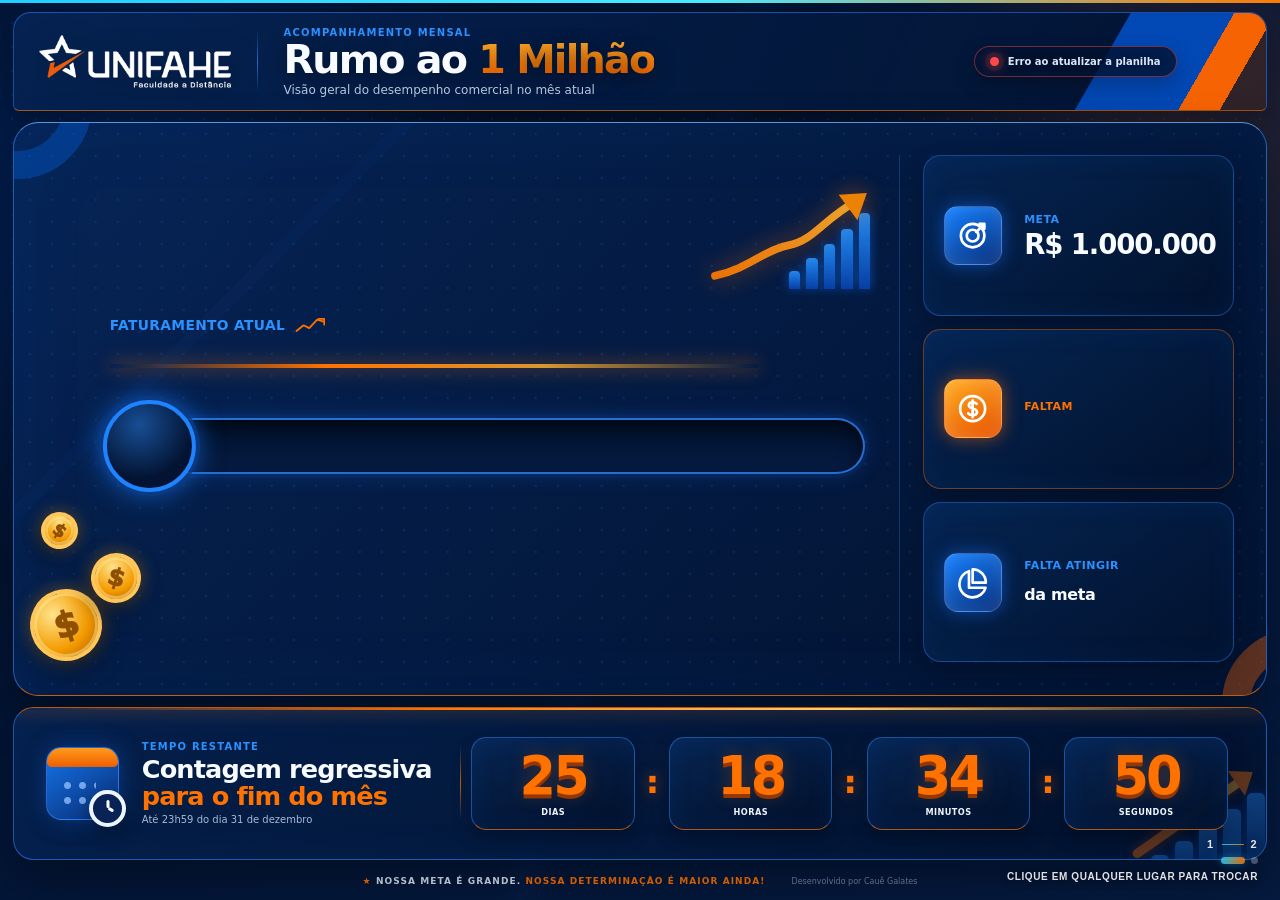
==== index.html @ 35ba53c8 "Add files via upload" ====
<!DOCTYPE html>
<html lang="pt-BR">
<head>
  <meta charset="UTF-8" />
  <meta name="viewport" content="width=device-width, initial-scale=1.0" />
  <meta name="theme-color" content="#020a16" />
  <meta name="description" content="Apresentação automática dos painéis UNIFAHE." />
  <title>Painéis UNIFAHE | Apresentação</title>
  <link rel="icon" type="image/png" href="timesunifahe/assets/unifahe-icon.png" />
  <link rel="stylesheet" href="carousel.css" />
</head>
<body>
  <main class="carousel" aria-label="Apresentação dos painéis UNIFAHE">
    <section class="slide is-active" data-slide="0" aria-hidden="false">
      <iframe
        src="rumoao1milhao/index.html"
        title="Painel Rumo ao 1 Milhão"
        loading="eager"
        allow="fullscreen"
      ></iframe>
    </section>

    <section class="slide" data-slide="1" aria-hidden="true">
      <iframe
        src="timesunifahe/index.html"
        title="Painel de Times UNIFAHE"
        loading="eager"
        allow="fullscreen"
      ></iframe>
    </section>

    <div class="transition-cover" aria-hidden="true"></div>

    <div class="carousel-ui" aria-hidden="true">
      <div class="slide-counter">
        <span id="currentSlideNumber">1</span>
        <i></i>
        <span>2</span>
      </div>
      <div class="dots">
        <span class="dot is-active"></span>
        <span class="dot"></span>
      </div>
      <p class="click-hint">Clique em qualquer lugar para trocar</p>
    </div>

    <div class="timer-track" aria-hidden="true">
      <span id="timerProgress"></span>
    </div>

    <noscript>
      <p class="no-script">Ative o JavaScript para alternar os painéis automaticamente.</p>
    </noscript>
  </main>

  <script src="carousel.js"></script>
</body>
</html>
---- carousel.css ----
:root {
  color-scheme: dark;
  --transition-duration: 850ms;
  --cyan: #20cfff;
  --orange: #ff7a00;
}

* {
  box-sizing: border-box;
}

html,
body {
  width: 100%;
  height: 100%;
  margin: 0;
  overflow: hidden;
  background: #020713;
}

body {
  font-family: Inter, Montserrat, Arial, sans-serif;
}

.carousel {
  position: relative;
  width: 100%;
  height: 100%;
  overflow: hidden;
  isolation: isolate;
  background:
    radial-gradient(circle at 50% 50%, rgba(20, 142, 215, 0.12), transparent 48%),
    #020713;
}

.slide {
  position: absolute;
  inset: 0;
  z-index: 1;
  opacity: 0;
  visibility: hidden;
  pointer-events: none;
  transform: scale(1.012);
  filter: brightness(0.72) blur(2px);
  transition:
    opacity var(--transition-duration) ease,
    transform var(--transition-duration) cubic-bezier(.22, .76, .28, 1),
    filter var(--transition-duration) ease,
    visibility 0s linear var(--transition-duration);
}

.slide.is-active {
  z-index: 2;
  opacity: 1;
  visibility: visible;
  pointer-events: auto;
  transform: scale(1);
  filter: none;
  transition-delay: 0s;
}

.slide iframe {
  display: block;
  width: 100%;
  height: 100%;
  border: 0;
  background: #020713;
}

.transition-cover {
  position: absolute;
  inset: 0;
  z-index: 5;
  pointer-events: none;
  opacity: 0;
  background:
    linear-gradient(115deg, transparent 0 42%, rgba(25, 201, 255, .12) 48%, rgba(255, 122, 0, .16) 52%, transparent 58%),
    rgba(1, 7, 16, .18);
  transform: translateX(-100%);
}

.carousel.is-changing .transition-cover {
  animation: sweep var(--transition-duration) ease both;
}

@keyframes sweep {
  0% { opacity: 0; transform: translateX(-100%); }
  35% { opacity: 1; }
  100% { opacity: 0; transform: translateX(100%); }
}

.carousel-ui {
  position: absolute;
  right: 22px;
  bottom: 18px;
  z-index: 10;
  display: grid;
  justify-items: end;
  gap: 7px;
  pointer-events: none;
  color: #fff;
  opacity: .88;
  text-shadow: 0 1px 8px rgba(0, 0, 0, .78);
  transition: opacity .4s ease;
}

.carousel-ui.is-subtle {
  opacity: .34;
}

.slide-counter {
  display: flex;
  align-items: center;
  gap: 7px;
  font-size: 11px;
  font-weight: 800;
  letter-spacing: .12em;
}

.slide-counter i {
  width: 22px;
  height: 1px;
  background: linear-gradient(90deg, var(--cyan), var(--orange));
  box-shadow: 0 0 8px rgba(32, 207, 255, .55);
}

.dots {
  display: flex;
  gap: 6px;
}

.dot {
  width: 7px;
  height: 7px;
  border-radius: 999px;
  background: rgba(255, 255, 255, .3);
  box-shadow: 0 0 0 rgba(32, 207, 255, 0);
  transition: width .35s ease, background .35s ease, box-shadow .35s ease;
}

.dot.is-active {
  width: 24px;
  background: linear-gradient(90deg, var(--cyan), var(--orange));
  box-shadow: 0 0 10px rgba(32, 207, 255, .45);
}

.click-hint {
  margin: 0;
  font-size: 10px;
  font-weight: 700;
  letter-spacing: .06em;
  text-transform: uppercase;
}

.timer-track {
  position: absolute;
  top: 0;
  left: 0;
  right: 0;
  z-index: 11;
  height: 3px;
  overflow: hidden;
  pointer-events: none;
  background: rgba(255, 255, 255, .06);
}

.timer-track span {
  display: block;
  width: 0;
  height: 100%;
  background: linear-gradient(90deg, var(--cyan), #4ae8ff 55%, var(--orange));
  box-shadow: 0 0 12px rgba(32, 207, 255, .8);
}

.timer-track span.is-running {
  animation: timer-fill var(--slide-duration, 60000ms) linear forwards;
}

@keyframes timer-fill {
  from { width: 0; }
  to { width: 100%; }
}

.no-script {
  position: absolute;
  inset: 0;
  z-index: 30;
  display: grid;
  place-items: center;
  margin: 0;
  color: #fff;
  background: #020713;
}

@media (max-width: 700px) {
  .carousel-ui {
    right: 12px;
    bottom: 10px;
  }

  .click-hint {
    display: none;
  }
}

@media (prefers-reduced-motion: reduce) {
  :root {
    --transition-duration: 180ms;
  }

  .slide,
  .transition-cover,
  .dot {
    transition-duration: 180ms;
  }

  .carousel.is-changing .transition-cover {
    animation: none;
  }
}
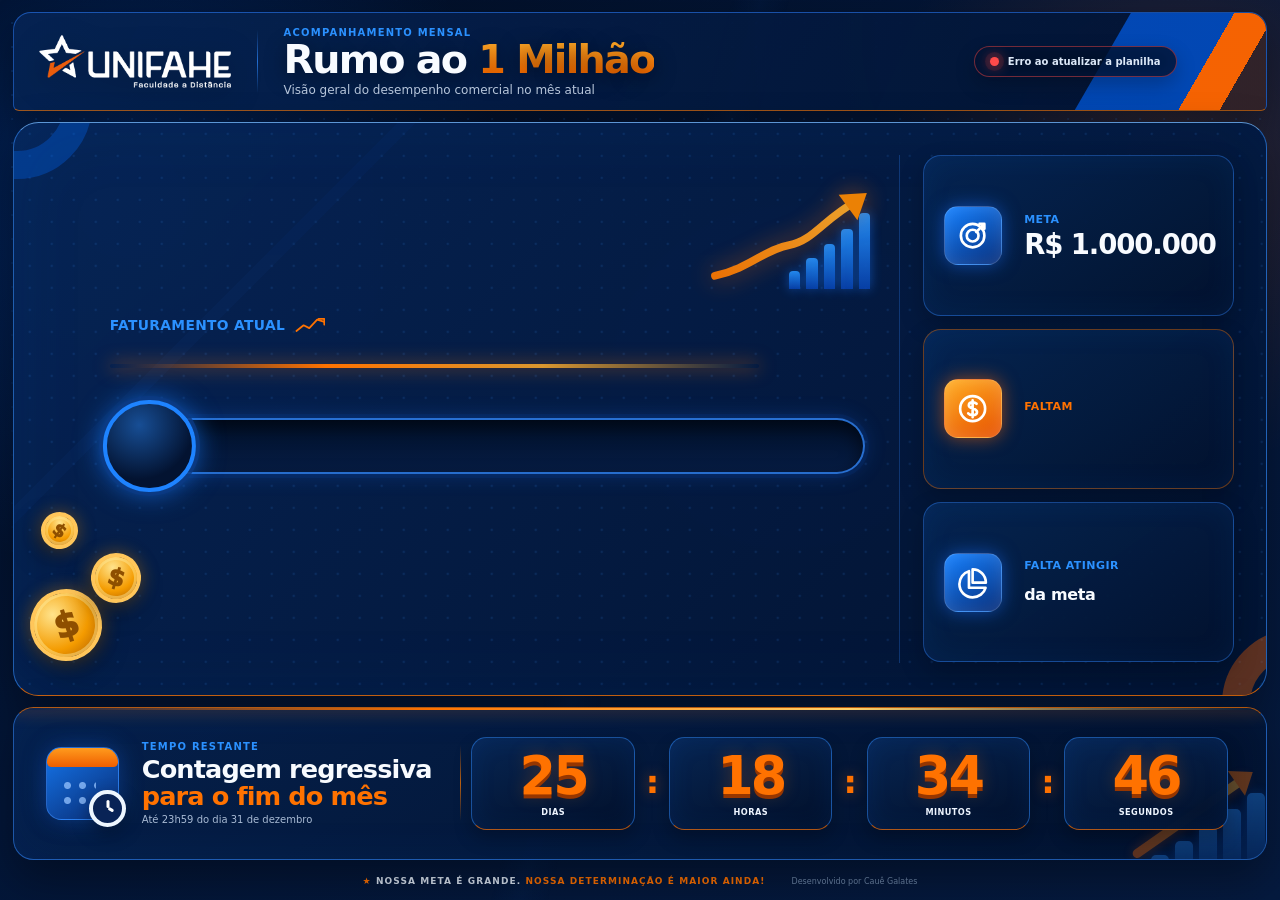
==== commit 14e2423e: "Add files via upload" ====
--- a/index.html
+++ b/index.html
@@ -3,56 +3,190 @@
 <head>
   <meta charset="UTF-8" />
   <meta name="viewport" content="width=device-width, initial-scale=1.0" />
-  <meta name="theme-color" content="#020a16" />
-  <meta name="description" content="Apresentação automática dos painéis UNIFAHE." />
-  <title>Painéis UNIFAHE | Apresentação</title>
-  <link rel="icon" type="image/png" href="timesunifahe/assets/unifahe-icon.png" />
-  <link rel="stylesheet" href="carousel.css" />
+  <meta name="theme-color" content="#031638" />
+  <meta name="description" content="Painel demonstrativo de acompanhamento da meta de faturamento UNIFAHE." />
+  <title>Rumo ao 1 Milhão | UNIFAHE</title>
+  <link rel="stylesheet" href="style.css" />
+
+  <link rel="icon" type="image/png" sizes="32x32" href="assets/favicon.png">
+  <link rel="shortcut icon" href="assets/favicon.ico">
+  <link rel="apple-touch-icon" href="assets/apple-touch-icon.png">
 </head>
 <body>
-  <main class="carousel" aria-label="Apresentação dos painéis UNIFAHE">
-    <section class="slide is-active" data-slide="0" aria-hidden="false">
-      <iframe
-        src="rumoao1milhao/index.html"
-        title="Painel Rumo ao 1 Milhão"
-        loading="eager"
-        allow="fullscreen"
-      ></iframe>
+  <div class="page-loader" id="pageLoader" aria-hidden="true">
+    <img src="logoWhite.png" alt="" />
+    <div class="loader-bar"><span></span></div>
+    <p>Carregando painel...</p>
+  </div>
+
+  <div class="background-shapes" aria-hidden="true">
+    <span class="shape shape-one"></span>
+    <span class="shape shape-two"></span>
+    <span class="shape shape-three"></span>
+  </div>
+
+  <main class="dashboard" data-goal="1000000">
+    <header class="topbar">
+      <div class="brand-area">
+        <img class="brand-logo" src="logoWhite.png" alt="UNIFAHE Faculdade a Distância" />
+        <span class="brand-divider" aria-hidden="true"></span>
+        <div class="heading-copy">
+          <p class="eyebrow">ACOMPANHAMENTO MENSAL</p>
+          <h1>Rumo ao <span>1 Milhão</span></h1>
+          <p class="subtitle">Visão geral do desempenho comercial no mês atual</p>
+        </div>
+      </div>
+
+      <div class="status-pill is-loading" id="connectionStatus" role="status" aria-live="polite">
+        <span class="status-dot"></span>
+        <span id="connectionStatusText">Conectando à planilha...</span>
+      </div>
+    </header>
+
+    <section class="performance-card">
+      <span class="corner-accent corner-left" aria-hidden="true"></span>
+      <span class="corner-accent corner-right" aria-hidden="true"></span>
+
+      <div class="coin-cluster coin-cluster-left" aria-hidden="true">
+        <span class="coin coin-large">$</span>
+        <span class="coin coin-medium">$</span>
+        <span class="coin coin-small">$</span>
+      </div>
+
+      <div class="main-metric">
+        <div class="metric-label-row">
+          <p class="label">FATURAMENTO ATUAL</p>
+          <svg class="trend-mini" viewBox="0 0 42 24" fill="none" aria-hidden="true">
+            <path d="M2 21L12 13L20 17L31 5L40 8" stroke="currentColor" stroke-width="2.5" stroke-linecap="round" stroke-linejoin="round"/>
+            <path d="M33 4H41V12" stroke="currentColor" stroke-width="2.5" stroke-linecap="round" stroke-linejoin="round"/>
+          </svg>
+        </div>
+
+        <h2 id="currentRevenue" aria-live="polite"></h2>
+        <div class="value-glow" aria-hidden="true"></div>
+
+        <div class="growth-illustration" aria-hidden="true">
+          <div class="bars">
+            <i style="--h: 22%"></i>
+            <i style="--h: 38%"></i>
+            <i style="--h: 56%"></i>
+            <i style="--h: 74%"></i>
+            <i style="--h: 94%"></i>
+          </div>
+          <svg viewBox="0 0 210 130" fill="none">
+            <defs>
+              <linearGradient id="arrowGradient" x1="18" y1="116" x2="190" y2="14" gradientUnits="userSpaceOnUse">
+                <stop stop-color="#FF7A00"/>
+                <stop offset="1" stop-color="#FFB22F"/>
+              </linearGradient>
+            </defs>
+            <path d="M14 112C55 103 72 81 101 76C129 71 142 45 179 25" stroke="url(#arrowGradient)" stroke-width="9" stroke-linecap="round"/>
+            <path d="M159 17L192 15L181 47" fill="#FF8A00"/>
+          </svg>
+        </div>
+
+        <div class="progress-area">
+          <div class="progress-track" aria-label="Progresso da meta">
+            <div class="progress-fill" id="progressFill"></div>
+            <div class="progress-badge" id="progressBadge"><span id="progressPercent"></span></div>
+          </div>
+          <p><strong id="progressCaption"></strong></p>
+        </div>
+      </div>
+
+      <aside class="metric-stack" aria-label="Resumo da meta">
+        <article class="metric-box metric-blue">
+          <div class="metric-icon">
+            <svg viewBox="0 0 24 24" fill="none" aria-hidden="true">
+              <circle cx="12" cy="12" r="8" stroke="currentColor" stroke-width="1.8"/>
+              <circle cx="12" cy="12" r="4" stroke="currentColor" stroke-width="1.8"/>
+              <path d="M14.5 9.5L20 4M16.7 4H20V7.3" stroke="currentColor" stroke-width="1.8" stroke-linecap="round" stroke-linejoin="round"/>
+            </svg>
+          </div>
+          <div>
+            <p>META</p>
+            <strong id="goalRevenue">R$ 1.000.000</strong>
+          </div>
+        </article>
+
+        <article class="metric-box metric-orange">
+          <div class="metric-icon">
+            <svg viewBox="0 0 24 24" fill="none" aria-hidden="true">
+              <circle cx="12" cy="12" r="8.5" stroke="currentColor" stroke-width="1.8"/>
+              <path d="M14.7 8.7C14.1 8.1 13.2 7.7 12.1 7.7C10.6 7.7 9.4 8.5 9.4 9.7C9.4 12.7 15 11.1 15 14.3C15 15.6 13.8 16.4 12.1 16.4C10.8 16.4 9.7 16 9 15.2M12 6.4V17.8" stroke="currentColor" stroke-width="1.8" stroke-linecap="round"/>
+            </svg>
+          </div>
+          <div>
+            <p>FALTAM</p>
+            <strong id="remainingRevenue"></strong>
+          </div>
+        </article>
+
+        <article class="metric-box metric-blue">
+          <div class="metric-icon">
+            <svg viewBox="0 0 24 24" fill="none" aria-hidden="true">
+              <path d="M12 3V12H21C21 7 17 3 12 3Z" stroke="currentColor" stroke-width="1.8" stroke-linejoin="round"/>
+              <path d="M9.5 4.2C5.7 5.3 3 8.8 3 13C3 18 7 22 12 22C16.2 22 19.7 19.3 20.8 15.5H9.5V4.2Z" stroke="currentColor" stroke-width="1.8" stroke-linejoin="round"/>
+            </svg>
+          </div>
+          <div>
+            <p>FALTA ATINGIR</p>
+            <strong><span id="remainingPercent"></span> <small>da meta</small></strong>
+          </div>
+        </article>
+      </aside>
     </section>
 
-    <section class="slide" data-slide="1" aria-hidden="true">
-      <iframe
-        src="timesunifahe/index.html"
-        title="Painel de Times UNIFAHE"
-        loading="eager"
-        allow="fullscreen"
-      ></iframe>
+    <section class="countdown-section">
+      <div class="countdown-copy">
+        <div class="calendar-icon" aria-hidden="true">
+          <span class="calendar-top"></span>
+          <span class="calendar-grid"></span>
+          <span class="clock-face"></span>
+        </div>
+        <div>
+          <p class="eyebrow">TEMPO RESTANTE</p>
+          <h2>Contagem regressiva<br /><span>para o fim do mês</span></h2>
+          <p id="monthEndText">Até o último dia do mês</p>
+        </div>
+      </div>
+
+      <div class="countdown" aria-label="Cronômetro até o fim do mês">
+        <div class="time-box">
+          <strong id="days">00</strong>
+          <span>Dias</span>
+        </div>
+        <div class="separator">:</div>
+        <div class="time-box">
+          <strong id="hours">00</strong>
+          <span>Horas</span>
+        </div>
+        <div class="separator">:</div>
+        <div class="time-box">
+          <strong id="minutes">00</strong>
+          <span>Minutos</span>
+        </div>
+        <div class="separator">:</div>
+        <div class="time-box">
+          <strong id="seconds">00</strong>
+          <span>Segundos</span>
+        </div>
+      </div>
+
+      <div class="bottom-growth" aria-hidden="true">
+        <div class="bottom-bars">
+          <i></i><i></i><i></i><i></i><i></i>
+        </div>
+        <span></span>
+      </div>
     </section>
 
-    <div class="transition-cover" aria-hidden="true"></div>
-
-    <div class="carousel-ui" aria-hidden="true">
-      <div class="slide-counter">
-        <span id="currentSlideNumber">1</span>
-        <i></i>
-        <span>2</span>
-      </div>
-      <div class="dots">
-        <span class="dot is-active"></span>
-        <span class="dot"></span>
-      </div>
-      <p class="click-hint">Clique em qualquer lugar para trocar</p>
-    </div>
-
-    <div class="timer-track" aria-hidden="true">
-      <span id="timerProgress"></span>
-    </div>
-
-    <noscript>
-      <p class="no-script">Ative o JavaScript para alternar os painéis automaticamente.</p>
-    </noscript>
+    <footer>
+      <p><span>★</span> NOSSA META É GRANDE. <strong>NOSSA DETERMINAÇÃO É MAIOR AINDA!</strong></p>
+      <small>Desenvolvido por Cauê Galates</small>
+    </footer>
   </main>
 
-  <script src="carousel.js"></script>
+  <script src="script.js"></script>
 </body>
 </html>
--- a/style.css
+++ b/style.css
@@ -0,0 +1,1352 @@
+:root {
+  --navy-950: #020d22;
+  --navy-900: #031638;
+  --navy-850: #061d48;
+  --navy-800: #08285c;
+  --blue: #0867e8;
+  --blue-light: #2b91ff;
+  --orange: #ff7200;
+  --orange-light: #ffad28;
+  --white: #f8fbff;
+  --muted: #a8bad4;
+  --success: #24df8d;
+  --shadow: 0 20px 46px rgba(0, 0, 0, 0.36);
+  --page-gap: clamp(8px, 1.25vh, 14px);
+}
+
+* {
+  box-sizing: border-box;
+}
+
+html {
+  min-height: 100%;
+  background: var(--navy-950);
+}
+
+body {
+  min-height: 100vh;
+  min-height: 100dvh;
+  margin: 0;
+  overflow-x: hidden;
+  color: var(--white);
+  font-family: Inter, ui-sans-serif, system-ui, -apple-system, BlinkMacSystemFont, "Segoe UI", sans-serif;
+  background:
+    radial-gradient(circle at 10% 22%, rgba(0, 99, 255, 0.24), transparent 28%),
+    radial-gradient(circle at 92% 18%, rgba(255, 101, 0, 0.16), transparent 22%),
+    linear-gradient(145deg, #020d22 0%, #031638 45%, #051a3f 100%);
+}
+
+body::before,
+body::after {
+  content: "";
+  position: fixed;
+  inset: 0;
+  pointer-events: none;
+}
+
+body::before {
+  opacity: 0.22;
+  background-image:
+    radial-gradient(circle, rgba(47, 144, 255, 0.75) 1px, transparent 1.5px),
+    linear-gradient(rgba(255,255,255,.025) 1px, transparent 1px),
+    linear-gradient(90deg, rgba(255,255,255,.025) 1px, transparent 1px);
+  background-size: 24px 24px, 44px 44px, 44px 44px;
+  background-position: 86% 4%, 0 0, 0 0;
+  mask-image: linear-gradient(to bottom, black 0%, transparent 76%);
+}
+
+body::after {
+  background: linear-gradient(105deg, transparent 0 48%, rgba(33, 113, 255, .035) 50%, transparent 52% 100%);
+}
+
+.page-loader {
+  position: fixed;
+  inset: 0;
+  z-index: 100;
+  display: grid;
+  place-content: center;
+  justify-items: center;
+  gap: 18px;
+  background: #031638;
+  transition: opacity .45s ease, visibility .45s ease;
+}
+
+.page-loader.hidden {
+  opacity: 0;
+  visibility: hidden;
+}
+
+.page-loader img {
+  width: min(280px, 68vw);
+}
+
+.loader-bar {
+  width: 230px;
+  height: 7px;
+  overflow: hidden;
+  border: 1px solid rgba(255,255,255,.16);
+  border-radius: 999px;
+  background: rgba(255,255,255,.05);
+}
+
+.loader-bar span {
+  display: block;
+  width: 45%;
+  height: 100%;
+  border-radius: inherit;
+  background: linear-gradient(90deg, var(--blue-light), var(--orange));
+  animation: loading 1s ease-in-out infinite alternate;
+}
+
+.page-loader p {
+  margin: 0;
+  color: var(--muted);
+  font-size: 12px;
+  font-weight: 800;
+  letter-spacing: .13em;
+  text-transform: uppercase;
+}
+
+.background-shapes {
+  position: fixed;
+  inset: 0;
+  z-index: -1;
+  overflow: hidden;
+  pointer-events: none;
+}
+
+.shape {
+  position: absolute;
+  display: block;
+  border-radius: 50%;
+}
+
+.shape-one {
+  width: 360px;
+  height: 360px;
+  top: -220px;
+  right: -80px;
+  border: 70px solid rgba(255, 103, 0, .42);
+}
+
+.shape-two {
+  width: 300px;
+  height: 300px;
+  left: -170px;
+  bottom: -120px;
+  border: 60px solid rgba(0, 98, 255, .35);
+}
+
+.shape-three {
+  width: 150px;
+  height: 150px;
+  right: 2%;
+  bottom: 4%;
+  border: 28px solid rgba(255, 98, 0, .24);
+}
+
+.dashboard {
+  position: relative;
+  z-index: 1;
+  display: grid;
+  grid-template-rows: auto minmax(0, 1fr) auto auto;
+  gap: var(--page-gap);
+  width: min(1880px, calc(100% - clamp(18px, 2vw, 34px)));
+  height: 100vh;
+  height: 100dvh;
+  margin: 0 auto;
+  padding: clamp(8px, 1.35vh, 16px) 0 clamp(6px, 1vh, 12px);
+}
+
+.topbar {
+  position: relative;
+  display: flex;
+  align-items: center;
+  justify-content: space-between;
+  gap: 24px;
+  min-height: clamp(78px, 10vh, 104px);
+  padding: clamp(10px, 1.5vh, 17px) clamp(18px, 2vw, 30px);
+  overflow: hidden;
+  border: 1px solid rgba(45, 129, 255, .55);
+  border-bottom-color: rgba(255, 121, 0, .62);
+  border-radius: 18px 18px 6px 6px;
+  background:
+    linear-gradient(115deg, rgba(5, 35, 83, .96), rgba(2, 18, 48, .94)),
+    radial-gradient(circle at 84% 26%, rgba(20, 91, 238, .26), transparent 35%);
+  box-shadow: 0 14px 34px rgba(0,0,0,.3);
+}
+
+.topbar::after {
+  content: "";
+  position: absolute;
+  top: -42px;
+  right: -70px;
+  width: clamp(230px, 18vw, 330px);
+  height: 170px;
+  transform: skewX(-30deg);
+  background: linear-gradient(90deg, rgba(2, 96, 240, .68) 0 45%, rgba(255, 102, 0, .96) 45% 63%, rgba(255, 102, 0, .18) 63%);
+  pointer-events: none;
+}
+
+.brand-area {
+  position: relative;
+  z-index: 2;
+  display: flex;
+  align-items: center;
+  gap: clamp(18px, 2vw, 30px);
+  min-width: 0;
+}
+
+.brand-logo {
+  width: clamp(175px, 15vw, 260px);
+  height: auto;
+  flex: 0 0 auto;
+  filter: drop-shadow(0 8px 16px rgba(0,0,0,.3));
+}
+
+.brand-divider {
+  width: 1px;
+  height: clamp(52px, 7vh, 68px);
+  flex: 0 0 auto;
+  background: linear-gradient(transparent, rgba(45, 137, 255, .75), transparent);
+}
+
+.heading-copy {
+  min-width: 0;
+}
+
+.eyebrow,
+.label {
+  margin: 0;
+  color: var(--blue-light);
+  font-size: clamp(10px, .72vw, 12px);
+  font-weight: 900;
+  letter-spacing: .12em;
+  text-transform: uppercase;
+}
+
+h1,
+h2,
+p {
+  margin-top: 0;
+}
+
+h1 {
+  margin: 2px 0 4px;
+  font-size: clamp(31px, 3.1vw, 52px);
+  line-height: .98;
+  letter-spacing: -.045em;
+  text-shadow: 0 5px 22px rgba(0,0,0,.45);
+}
+
+h1 span {
+  color: var(--orange);
+  background: linear-gradient(180deg, #ffb32e 0%, #ff7100 78%);
+  -webkit-background-clip: text;
+  background-clip: text;
+  -webkit-text-fill-color: transparent;
+}
+
+.subtitle {
+  margin: 0;
+  color: #b7c6db;
+  font-size: clamp(12px, .9vw, 15px);
+}
+
+.status-pill {
+  position: relative;
+  z-index: 3;
+  flex: 0 0 auto;
+  display: inline-flex;
+  align-items: center;
+  gap: 9px;
+  margin-right: clamp(45px, 5vw, 82px);
+  padding: 9px 15px;
+  border: 1px solid rgba(78, 151, 255, .35);
+  border-radius: 999px;
+  color: #dce8f8;
+  background: rgba(1, 15, 41, .8);
+  box-shadow: inset 0 0 20px rgba(36, 108, 255, .08), 0 8px 20px rgba(0,0,0,.23);
+  font-size: clamp(10px, .72vw, 12px);
+  font-weight: 800;
+  white-space: nowrap;
+}
+
+.status-dot {
+  width: 9px;
+  height: 9px;
+  border-radius: 50%;
+  background: var(--success);
+  box-shadow: 0 0 0 5px rgba(36, 223, 141, .1), 0 0 14px var(--success);
+}
+
+.performance-card {
+  position: relative;
+  display: grid;
+  grid-template-columns: minmax(0, 1.78fr) minmax(300px, .72fr);
+  gap: clamp(18px, 2vw, 30px);
+  min-height: 0;
+  padding: clamp(20px, 2.5vw, 38px);
+  overflow: hidden;
+  border: 1px solid rgba(53, 144, 255, .6);
+  border-top-color: rgba(117, 185, 255, .78);
+  border-bottom-color: rgba(255, 117, 0, .78);
+  border-radius: clamp(20px, 2vw, 28px);
+  background:
+    linear-gradient(135deg, rgba(6, 37, 87, .97), rgba(2, 18, 46, .98)),
+    radial-gradient(circle at 62% 46%, rgba(19, 93, 231, .22), transparent 34%);
+  box-shadow: var(--shadow), inset 0 0 80px rgba(19, 85, 205, .08);
+}
+
+.performance-card::before {
+  content: "";
+  position: absolute;
+  inset: 0;
+  opacity: .17;
+  background-image:
+    linear-gradient(135deg, transparent 0 21%, rgba(35, 126, 255, .22) 21% 22%, transparent 22% 100%),
+    radial-gradient(circle, rgba(63, 151, 255, .75) 1px, transparent 1.7px);
+  background-size: 100% 100%, 22px 22px;
+  background-position: 0 0, 88% 16%;
+  pointer-events: none;
+}
+
+.corner-accent {
+  position: absolute;
+  width: 150px;
+  height: 150px;
+  border: 28px solid rgba(0, 111, 255, .3);
+  border-radius: 50%;
+  pointer-events: none;
+}
+
+.corner-left {
+  top: -94px;
+  left: -72px;
+}
+
+.corner-right {
+  right: -106px;
+  bottom: -84px;
+  border-color: rgba(255, 102, 0, .35);
+}
+
+.main-metric,
+.metric-stack {
+  position: relative;
+  z-index: 2;
+  min-height: 0;
+}
+
+.main-metric {
+  display: flex;
+  flex-direction: column;
+  justify-content: center;
+  min-width: 0;
+  padding: 4px clamp(0px, .7vw, 10px) 0 clamp(48px, 5vw, 82px);
+}
+
+.metric-label-row {
+  display: flex;
+  align-items: center;
+  gap: 10px;
+}
+
+.label {
+  font-size: clamp(13px, 1.08vw, 17px);
+  letter-spacing: .025em;
+}
+
+.trend-mini {
+  width: clamp(30px, 2.3vw, 38px);
+  color: var(--orange);
+}
+
+.main-metric h2 {
+  position: relative;
+  z-index: 2;
+  margin: clamp(7px, 1.2vh, 14px) 0 0;
+  max-width: 100%;
+  color: #fff;
+  font-size: clamp(56px, 6.3vw, 108px);
+  line-height: .94;
+  letter-spacing: -.065em;
+  white-space: nowrap;
+  text-shadow:
+    0 6px 0 rgba(8, 31, 71, .85),
+    0 14px 28px rgba(0,0,0,.52),
+    0 0 26px rgba(255,255,255,.08);
+}
+
+.value-glow {
+  width: min(720px, 86%);
+  height: 4px;
+  margin-top: clamp(14px, 2.2vh, 24px);
+  border-radius: 99px;
+  background: linear-gradient(90deg, transparent, var(--orange), rgba(255, 172, 43, .85), transparent);
+  box-shadow: 0 0 18px rgba(255, 121, 0, .7);
+}
+
+.growth-illustration {
+  position: absolute;
+  top: 4%;
+  right: -1%;
+  width: clamp(145px, 14vw, 210px);
+  aspect-ratio: 1.5;
+  opacity: .92;
+}
+
+.growth-illustration svg {
+  position: absolute;
+  inset: 0;
+  width: 100%;
+  height: 100%;
+  filter: drop-shadow(0 0 12px rgba(255, 109, 0, .55));
+}
+
+.bars {
+  position: absolute;
+  right: 6%;
+  bottom: 5%;
+  display: flex;
+  align-items: end;
+  gap: 6px;
+  width: 46%;
+  height: 68%;
+}
+
+.bars i {
+  display: block;
+  width: 14%;
+  height: var(--h);
+  border-radius: 4px 4px 0 0;
+  background: linear-gradient(180deg, #2593ff, #0842ad);
+  box-shadow: 0 0 12px rgba(26, 120, 255, .55);
+}
+
+.progress-area {
+  margin-top: clamp(30px, 5.6vh, 58px);
+}
+
+.progress-track {
+  position: relative;
+  width: 100%;
+  height: clamp(45px, 6.2vh, 62px);
+  border: 2px solid rgba(52, 139, 255, .76);
+  border-radius: 999px;
+  background: linear-gradient(180deg, #01112c, #061c43);
+  box-shadow:
+    inset 0 8px 18px rgba(0,0,0,.55),
+    0 0 0 4px rgba(0, 89, 224, .08),
+    0 0 22px rgba(30, 111, 255, .24);
+}
+
+.progress-fill {
+  position: absolute;
+  inset: 4px auto 4px 4px;
+  width: 0;
+  overflow: hidden;
+  border-radius: inherit;
+  background:
+    repeating-linear-gradient(125deg, rgba(255,255,255,.09) 0 18px, transparent 18px 36px),
+    linear-gradient(180deg, #ffb326, #ff7100 72%);
+  box-shadow: inset 0 0 12px rgba(255,255,255,.28), 0 0 20px rgba(255, 117, 0, .7);
+  transition: width 1.2s cubic-bezier(.2,.8,.2,1);
+}
+
+.progress-fill::after {
+  content: "";
+  position: absolute;
+  inset: 0;
+  background: linear-gradient(90deg, transparent, rgba(255,255,255,.55), transparent);
+  transform: translateX(-100%);
+  animation: shine 2.3s infinite;
+}
+
+.progress-badge {
+  position: absolute;
+  top: 50%;
+  left: 0;
+  display: grid;
+  place-items: center;
+  width: clamp(78px, 7.2vw, 108px);
+  aspect-ratio: 1;
+  transform: translate(-50%, -50%);
+  border: 4px solid #1e83ff;
+  border-radius: 50%;
+  background: radial-gradient(circle at 38% 25%, #174e95, #031331 66%);
+  box-shadow: 0 0 0 4px rgba(12, 58, 132, .8), 0 0 28px rgba(22, 126, 255, .75);
+  transition: left 1.2s cubic-bezier(.2,.8,.2,1);
+}
+
+.progress-badge span {
+  font-size: clamp(27px, 2.5vw, 38px);
+  font-weight: 900;
+  letter-spacing: -.05em;
+}
+
+.progress-area > p {
+  margin: clamp(22px, 3.5vh, 32px) 0 0;
+  text-align: center;
+  color: #dbe6f6;
+  font-size: clamp(18px, 1.55vw, 27px);
+}
+
+.progress-area > p strong {
+  display: none;
+}
+
+.metric-stack {
+  display: grid;
+  grid-template-rows: repeat(3, minmax(0, 1fr));
+  align-content: stretch;
+  gap: clamp(9px, 1.4vh, 15px);
+  padding-left: clamp(16px, 1.8vw, 26px);
+  border-left: 1px solid rgba(48, 134, 255, .28);
+}
+
+.metric-box {
+  display: grid;
+  grid-template-columns: clamp(56px, 5vw, 76px) minmax(0, 1fr);
+  align-items: center;
+  gap: clamp(12px, 1.3vw, 20px);
+  min-height: 0;
+  padding: clamp(11px, 1.5vh, 18px) clamp(14px, 1.5vw, 24px);
+  border: 1px solid rgba(49, 133, 255, .42);
+  border-radius: clamp(15px, 1.4vw, 20px);
+  background: linear-gradient(145deg, rgba(5, 37, 83, .95), rgba(2, 18, 45, .96));
+  box-shadow: inset 0 0 30px rgba(30, 109, 242, .08), 0 10px 24px rgba(0,0,0,.22);
+}
+
+.metric-icon {
+  display: grid;
+  place-items: center;
+  width: clamp(52px, 4.6vw, 70px);
+  aspect-ratio: 1;
+  border: 1px solid rgba(255,255,255,.2);
+  border-radius: clamp(13px, 1.1vw, 16px);
+  color: #fff;
+  background: linear-gradient(150deg, #1681ff, #082f7c);
+  box-shadow: inset 0 0 16px rgba(255,255,255,.12), 0 0 18px rgba(21, 112, 255, .52);
+}
+
+.metric-icon svg {
+  width: 62%;
+  height: 62%;
+}
+
+.metric-box p {
+  margin: 0 0 4px;
+  color: var(--blue-light);
+  font-size: clamp(11px, .85vw, 14px);
+  font-weight: 900;
+  letter-spacing: .04em;
+}
+
+.metric-box strong {
+  display: block;
+  min-width: 0;
+  font-size: clamp(22px, 2.15vw, 38px);
+  line-height: 1.05;
+  letter-spacing: -.04em;
+  white-space: nowrap;
+}
+
+.metric-box strong small {
+  font-size: .58em;
+  font-weight: 700;
+  letter-spacing: -.02em;
+}
+
+.metric-orange {
+  border-color: rgba(255, 117, 0, .4);
+}
+
+.metric-orange .metric-icon {
+  background: linear-gradient(150deg, #ffad22, #e75000);
+  box-shadow: inset 0 0 16px rgba(255,255,255,.18), 0 0 18px rgba(255, 106, 0, .55);
+}
+
+.metric-orange p,
+.metric-orange strong {
+  color: var(--orange);
+}
+
+.coin-cluster {
+  position: absolute;
+  z-index: 3;
+  pointer-events: none;
+}
+
+.coin-cluster-left {
+  left: 12px;
+  bottom: clamp(18px, 4vh, 34px);
+  width: 115px;
+  height: 158px;
+  transform: scale(clamp(.76, .065vw + .72, 1));
+  transform-origin: left bottom;
+}
+
+.coin {
+  position: absolute;
+  display: grid;
+  place-items: center;
+  color: #8e4f00;
+  font-weight: 1000;
+  border: 4px solid #ffc65a;
+  border-radius: 50%;
+  background: radial-gradient(circle at 35% 28%, #ffe38b, #f49b00 58%, #a95700 100%);
+  box-shadow: inset 0 0 0 3px rgba(255, 239, 164, .44), 0 10px 24px rgba(0,0,0,.38), 0 0 18px rgba(255, 159, 0, .38);
+  transform: rotate(-18deg);
+}
+
+.coin-large {
+  width: 72px;
+  height: 72px;
+  left: 4px;
+  bottom: 0;
+  font-size: 35px;
+}
+
+.coin-medium {
+  width: 50px;
+  height: 50px;
+  right: 0;
+  bottom: 58px;
+  font-size: 24px;
+  transform: rotate(17deg);
+}
+
+.coin-small {
+  width: 37px;
+  height: 37px;
+  left: 15px;
+  top: 9px;
+  font-size: 18px;
+  transform: rotate(35deg);
+}
+
+.countdown-section {
+  position: relative;
+  display: grid;
+  grid-template-columns: minmax(285px, .82fr) minmax(520px, 1.55fr);
+  align-items: center;
+  gap: clamp(18px, 2vw, 30px);
+  min-height: clamp(132px, 17vh, 176px);
+  padding: clamp(14px, 2vh, 22px) clamp(28px, 3vw, 50px) clamp(14px, 2vh, 22px) clamp(22px, 2.5vw, 36px);
+  overflow: hidden;
+  border: 1px solid rgba(51, 137, 255, .58);
+  border-top-color: rgba(255, 118, 0, .7);
+  border-radius: clamp(18px, 1.6vw, 24px);
+  background: linear-gradient(145deg, rgba(5, 33, 77, .97), rgba(2, 17, 43, .98));
+  box-shadow: var(--shadow), inset 0 0 45px rgba(19, 86, 214, .08);
+}
+
+.countdown-section::before {
+  content: "";
+  position: absolute;
+  left: 0;
+  right: 0;
+  top: 0;
+  height: 2px;
+  background: linear-gradient(90deg, transparent, var(--orange), #ffd169, transparent);
+  box-shadow: 0 0 16px var(--orange);
+}
+
+.countdown-copy {
+  position: relative;
+  z-index: 2;
+  display: grid;
+  grid-template-columns: clamp(66px, 6vw, 92px) 1fr;
+  align-items: center;
+  gap: clamp(14px, 1.5vw, 22px);
+}
+
+.countdown-copy::after {
+  content: "";
+  position: absolute;
+  top: 4px;
+  right: -15px;
+  bottom: 4px;
+  width: 1px;
+  background: linear-gradient(transparent, rgba(255, 122, 0, .75), transparent);
+}
+
+.countdown-copy h2 {
+  margin: 4px 0 5px;
+  font-size: clamp(23px, 2vw, 34px);
+  line-height: 1.04;
+  letter-spacing: -.035em;
+}
+
+.countdown-copy h2 span {
+  color: var(--orange);
+}
+
+.countdown-copy > div:last-child > p:last-child {
+  margin: 0;
+  color: var(--muted);
+  font-size: clamp(10px, .75vw, 13px);
+}
+
+.calendar-icon {
+  position: relative;
+  width: clamp(64px, 5.7vw, 88px);
+  aspect-ratio: 1;
+  border: 1px solid rgba(62, 143, 255, .55);
+  border-radius: clamp(14px, 1.2vw, 18px);
+  background: linear-gradient(145deg, #1576ed, #082a70);
+  box-shadow: 0 0 23px rgba(21, 108, 242, .36);
+}
+
+.calendar-top {
+  position: absolute;
+  inset: 0 0 auto;
+  height: 27%;
+  border-radius: inherit;
+  border-bottom-left-radius: 5px;
+  border-bottom-right-radius: 5px;
+  background: linear-gradient(180deg, #ff9b1d, #ef5e00);
+}
+
+.calendar-grid {
+  position: absolute;
+  left: 18%;
+  top: 43%;
+  width: 51%;
+  height: 38%;
+  opacity: .75;
+  background-image: radial-gradient(circle, #95c3ff 3px, transparent 4px);
+  background-size: 15px 15px;
+}
+
+.clock-face {
+  position: absolute;
+  right: -12%;
+  bottom: -11%;
+  width: 52%;
+  aspect-ratio: 1;
+  border: 4px solid #edf6ff;
+  border-radius: 50%;
+  background: #092356;
+  box-shadow: 0 7px 18px rgba(0,0,0,.34);
+}
+
+.clock-face::before,
+.clock-face::after {
+  content: "";
+  position: absolute;
+  left: 50%;
+  top: 50%;
+  width: 3px;
+  border-radius: 99px;
+  transform-origin: 50% 100%;
+  background: #fff;
+}
+
+.clock-face::before {
+  height: 28%;
+  transform: translate(-50%, -100%);
+}
+
+.clock-face::after {
+  height: 22%;
+  transform: translate(-50%, -100%) rotate(120deg);
+}
+
+.countdown {
+  position: relative;
+  z-index: 2;
+  display: grid;
+  grid-template-columns: 1fr auto 1fr auto 1fr auto 1fr;
+  align-items: center;
+  gap: clamp(7px, .9vw, 13px);
+}
+
+.time-box {
+  min-width: 0;
+  padding: clamp(10px, 1.5vh, 16px) 8px clamp(9px, 1.3vh, 14px);
+  border: 1px solid rgba(47, 139, 255, .52);
+  border-bottom-color: rgba(255, 112, 0, .68);
+  border-radius: clamp(13px, 1.2vw, 18px);
+  text-align: center;
+  background: linear-gradient(160deg, rgba(7, 38, 83, .98), rgba(2, 16, 41, .98));
+  box-shadow: inset 0 0 26px rgba(23, 97, 231, .1), 0 9px 18px rgba(0,0,0,.22);
+}
+
+.time-box strong {
+  display: block;
+  color: var(--orange);
+  font-size: clamp(38px, 4.1vw, 66px);
+  font-variant-numeric: tabular-nums;
+  line-height: .95;
+  letter-spacing: -.055em;
+  text-shadow: 0 4px 0 #963600, 0 0 18px rgba(255, 119, 0, .26);
+}
+
+.time-box span {
+  display: block;
+  margin-top: 6px;
+  color: #eef5ff;
+  font-size: clamp(8px, .64vw, 11px);
+  font-weight: 900;
+  letter-spacing: .05em;
+  text-transform: uppercase;
+}
+
+.separator {
+  color: var(--orange);
+  font-size: clamp(25px, 2.2vw, 34px);
+  font-weight: 1000;
+  text-shadow: 0 0 14px rgba(255, 110, 0, .5);
+}
+
+.bottom-growth {
+  position: absolute;
+  right: -7px;
+  bottom: -18px;
+  z-index: 1;
+  width: 165px;
+  height: 96px;
+  opacity: .36;
+  pointer-events: none;
+}
+
+.bottom-bars {
+  position: absolute;
+  right: 8px;
+  bottom: 0;
+  display: flex;
+  align-items: flex-end;
+  gap: 6px;
+  height: 84px;
+}
+
+.bottom-bars i {
+  width: 18px;
+  border-radius: 5px 5px 0 0;
+  background: linear-gradient(180deg, #278dff, #0a3482);
+  box-shadow: 0 0 12px rgba(29, 112, 255, .6);
+}
+
+.bottom-bars i:nth-child(1) { height: 22px; }
+.bottom-bars i:nth-child(2) { height: 36px; }
+.bottom-bars i:nth-child(3) { height: 51px; }
+.bottom-bars i:nth-child(4) { height: 68px; }
+.bottom-bars i:nth-child(5) { height: 84px; }
+
+.bottom-growth > span {
+  position: absolute;
+  left: 13px;
+  top: 31px;
+  width: 138px;
+  height: 9px;
+  transform: rotate(-35deg);
+  border-radius: 99px;
+  background: linear-gradient(90deg, #ff6700, #ffb32c);
+  box-shadow: 0 0 12px rgba(255, 101, 0, .55);
+}
+
+.bottom-growth > span::after {
+  content: "";
+  position: absolute;
+  right: -8px;
+  top: -11px;
+  border-left: 20px solid var(--orange);
+  border-top: 15px solid transparent;
+  border-bottom: 15px solid transparent;
+}
+
+footer {
+  display: flex;
+  justify-content: center;
+  align-items: center;
+  gap: 26px;
+  min-height: 20px;
+  padding: 0 10px;
+  color: #dbe5f3;
+  text-align: center;
+}
+
+footer p {
+  margin: 0;
+  font-size: clamp(9px, .68vw, 12px);
+  font-weight: 800;
+  letter-spacing: .12em;
+}
+
+footer p span,
+footer p strong {
+  color: var(--orange);
+}
+
+footer small {
+  color: #6f87a8;
+  font-size: clamp(8px, .55vw, 10px);
+}
+
+.status-pill.is-loading .status-dot {
+  background: #ff9a1f;
+  box-shadow: 0 0 0 5px rgba(255, 154, 31, .11), 0 0 14px #ff9a1f;
+  animation: statusPulse 1.1s ease-in-out infinite;
+}
+
+.status-pill.is-connected .status-dot {
+  background: var(--success);
+  box-shadow: 0 0 0 5px rgba(36, 223, 141, .1), 0 0 14px var(--success);
+}
+
+.status-pill.is-error {
+  border-color: rgba(255, 74, 74, .45);
+}
+
+.status-pill.is-error .status-dot {
+  background: #ff4a4a;
+  box-shadow: 0 0 0 5px rgba(255, 74, 74, .1), 0 0 14px #ff4a4a;
+}
+
+.status-pill.is-demo .status-dot {
+  background: #4d91ff;
+  box-shadow: 0 0 0 5px rgba(77, 145, 255, .1), 0 0 14px #4d91ff;
+}
+
+@keyframes loading {
+  to { transform: translateX(125%); }
+}
+
+@keyframes shine {
+  70%, 100% { transform: translateX(100%); }
+}
+
+@keyframes statusPulse {
+  0%, 100% { opacity: .55; transform: scale(.86); }
+  50% { opacity: 1; transform: scale(1); }
+}
+
+@media (max-height: 760px) and (min-width: 981px) {
+  :root {
+    --page-gap: 8px;
+  }
+
+  .dashboard {
+    padding-top: 7px;
+    padding-bottom: 5px;
+  }
+
+  .topbar {
+    min-height: 72px;
+    padding-top: 8px;
+    padding-bottom: 8px;
+  }
+
+  .brand-logo {
+    width: clamp(165px, 14vw, 220px);
+  }
+
+  h1 {
+    font-size: clamp(29px, 2.8vw, 44px);
+  }
+
+  .performance-card {
+    padding-top: 17px;
+    padding-bottom: 17px;
+  }
+
+  .main-metric h2 {
+    font-size: clamp(53px, 5.8vw, 90px);
+  }
+
+  .progress-area {
+    margin-top: 28px;
+  }
+
+  .countdown-section {
+    min-height: 124px;
+    padding-top: 10px;
+    padding-bottom: 10px;
+  }
+
+  .time-box strong {
+    font-size: clamp(35px, 3.7vw, 57px);
+  }
+}
+
+@media (max-width: 1180px) {
+  .dashboard {
+    width: calc(100% - 20px);
+  }
+
+  .performance-card {
+    grid-template-columns: minmax(0, 1.55fr) minmax(285px, .75fr);
+  }
+
+  .main-metric {
+    padding-left: 56px;
+  }
+
+  .main-metric h2 {
+    font-size: clamp(52px, 6.7vw, 82px);
+  }
+
+  .metric-box {
+    grid-template-columns: 54px minmax(0, 1fr);
+    padding-left: 13px;
+    padding-right: 13px;
+  }
+
+  .metric-icon {
+    width: 52px;
+  }
+
+  .metric-box strong {
+    font-size: clamp(20px, 2.2vw, 29px);
+  }
+
+  .countdown-section {
+    grid-template-columns: minmax(250px, .72fr) minmax(470px, 1.55fr);
+    padding-left: 20px;
+    padding-right: 30px;
+  }
+
+  .countdown-copy {
+    grid-template-columns: 64px 1fr;
+    gap: 13px;
+  }
+
+  .calendar-icon {
+    width: 62px;
+  }
+
+  .countdown-copy h2 {
+    font-size: clamp(21px, 2vw, 28px);
+  }
+}
+
+@media (max-width: 980px) {
+  body {
+    overflow-y: auto;
+  }
+
+  .dashboard {
+    display: grid;
+    grid-template-rows: auto auto auto auto;
+    width: calc(100% - 18px);
+    height: auto;
+    min-height: 100dvh;
+    padding: 9px 0 10px;
+  }
+
+  .topbar {
+    min-height: 92px;
+  }
+
+  .brand-logo {
+    width: clamp(165px, 24vw, 225px);
+  }
+
+  .status-pill {
+    margin-right: 35px;
+  }
+
+  .performance-card {
+    grid-template-columns: 1fr;
+    min-height: auto;
+    padding: 28px 24px;
+  }
+
+  .main-metric {
+    min-height: 340px;
+    padding-left: 70px;
+  }
+
+  .main-metric h2 {
+    font-size: clamp(58px, 10vw, 92px);
+  }
+
+  .metric-stack {
+    grid-template-columns: repeat(3, minmax(0, 1fr));
+    grid-template-rows: none;
+    padding: 20px 0 0;
+    border-top: 1px solid rgba(48, 134, 255, .28);
+    border-left: 0;
+  }
+
+  .metric-box {
+    grid-template-columns: 52px minmax(0, 1fr);
+    min-height: 105px;
+  }
+
+  .metric-box strong {
+    font-size: clamp(19px, 2.8vw, 28px);
+  }
+
+  .countdown-section {
+    grid-template-columns: 1fr;
+    min-height: auto;
+    padding: 24px;
+  }
+
+  .countdown-copy::after {
+    display: none;
+  }
+
+  .countdown-copy {
+    grid-template-columns: 78px 1fr;
+  }
+
+  .calendar-icon {
+    width: 76px;
+  }
+
+  .countdown-copy h2 {
+    font-size: 30px;
+  }
+
+  .time-box strong {
+    font-size: clamp(43px, 8vw, 66px);
+  }
+
+  footer {
+    min-height: 32px;
+    padding-top: 3px;
+  }
+}
+
+@media (max-width: 720px) {
+  .topbar {
+    align-items: flex-start;
+    padding: 16px;
+  }
+
+  .topbar::after {
+    right: -115px;
+    width: 220px;
+  }
+
+  .brand-area {
+    align-items: flex-start;
+    gap: 15px;
+  }
+
+  .brand-logo {
+    width: 165px;
+    margin-top: 4px;
+  }
+
+  .brand-divider {
+    height: 52px;
+  }
+
+  h1 {
+    font-size: clamp(29px, 6.2vw, 40px);
+  }
+
+  .subtitle {
+    display: none;
+  }
+
+  .status-pill {
+    position: absolute;
+    right: 13px;
+    bottom: 10px;
+    margin: 0;
+    padding: 7px 10px;
+    font-size: 9px;
+  }
+
+  .main-metric {
+    min-height: 310px;
+    padding-left: 50px;
+  }
+
+  .coin-cluster-left {
+    left: -13px;
+    transform: scale(.72);
+  }
+
+  .growth-illustration {
+    width: 155px;
+  }
+
+  .main-metric h2 {
+    font-size: clamp(47px, 11vw, 72px);
+  }
+
+  .metric-stack {
+    grid-template-columns: 1fr;
+  }
+
+  .metric-box {
+    min-height: 92px;
+    grid-template-columns: 58px 1fr;
+  }
+
+  .metric-box strong {
+    font-size: clamp(22px, 5.8vw, 31px);
+  }
+
+  .countdown {
+    grid-template-columns: repeat(4, 1fr);
+    gap: 7px;
+  }
+
+  .separator {
+    display: none;
+  }
+
+  .time-box {
+    padding: 13px 4px 11px;
+  }
+
+  .time-box strong {
+    font-size: clamp(31px, 9vw, 49px);
+  }
+
+  .time-box span {
+    font-size: 8px;
+  }
+
+  footer {
+    flex-direction: column;
+    gap: 5px;
+  }
+}
+
+@media (max-width: 520px) {
+  .dashboard {
+    width: calc(100% - 10px);
+    gap: 7px;
+    padding-top: 5px;
+  }
+
+  .topbar {
+    min-height: 116px;
+    border-radius: 14px 14px 5px 5px;
+  }
+
+  .brand-area {
+    width: 100%;
+    display: grid;
+    grid-template-columns: 128px 1fr;
+    gap: 12px;
+  }
+
+  .brand-logo {
+    width: 128px;
+  }
+
+  .brand-divider {
+    display: none;
+  }
+
+  .heading-copy {
+    align-self: center;
+  }
+
+  .heading-copy .eyebrow {
+    font-size: 8px;
+  }
+
+  h1 {
+    font-size: clamp(27px, 8vw, 36px);
+  }
+
+  .status-pill {
+    left: 15px;
+    right: auto;
+    bottom: 10px;
+  }
+
+  .performance-card {
+    padding: 23px 16px 18px;
+    border-radius: 19px;
+  }
+
+  .main-metric {
+    min-height: 285px;
+    padding: 0;
+  }
+
+  .coin-cluster,
+  .growth-illustration,
+  .bottom-growth {
+    display: none;
+  }
+
+  .main-metric h2 {
+    font-size: clamp(42px, 14.2vw, 64px);
+    white-space: normal;
+  }
+
+  .value-glow {
+    width: 100%;
+  }
+
+  .progress-area {
+    margin-top: 41px;
+  }
+
+  .progress-track {
+    height: 40px;
+  }
+
+  .progress-badge {
+    width: 72px;
+  }
+
+  .progress-badge span {
+    font-size: 24px;
+  }
+
+  .progress-area > p {
+    margin-top: 25px;
+    font-size: 18px;
+  }
+
+  .metric-stack {
+    padding-top: 15px;
+  }
+
+  .metric-box {
+    min-height: 88px;
+    padding: 12px;
+  }
+
+  .metric-box strong {
+    white-space: normal;
+  }
+
+  .countdown-section {
+    padding: 20px 14px;
+    border-radius: 18px;
+  }
+
+  .countdown-copy {
+    grid-template-columns: 1fr;
+  }
+
+  .calendar-icon {
+    display: none;
+  }
+
+  .countdown-copy h2 {
+    font-size: 26px;
+  }
+
+  .time-box {
+    border-radius: 12px;
+  }
+
+  .time-box strong {
+    font-size: clamp(27px, 9vw, 37px);
+  }
+
+  .time-box span {
+    font-size: 7px;
+  }
+
+  footer p {
+    font-size: 9px;
+    line-height: 1.55;
+  }
+}
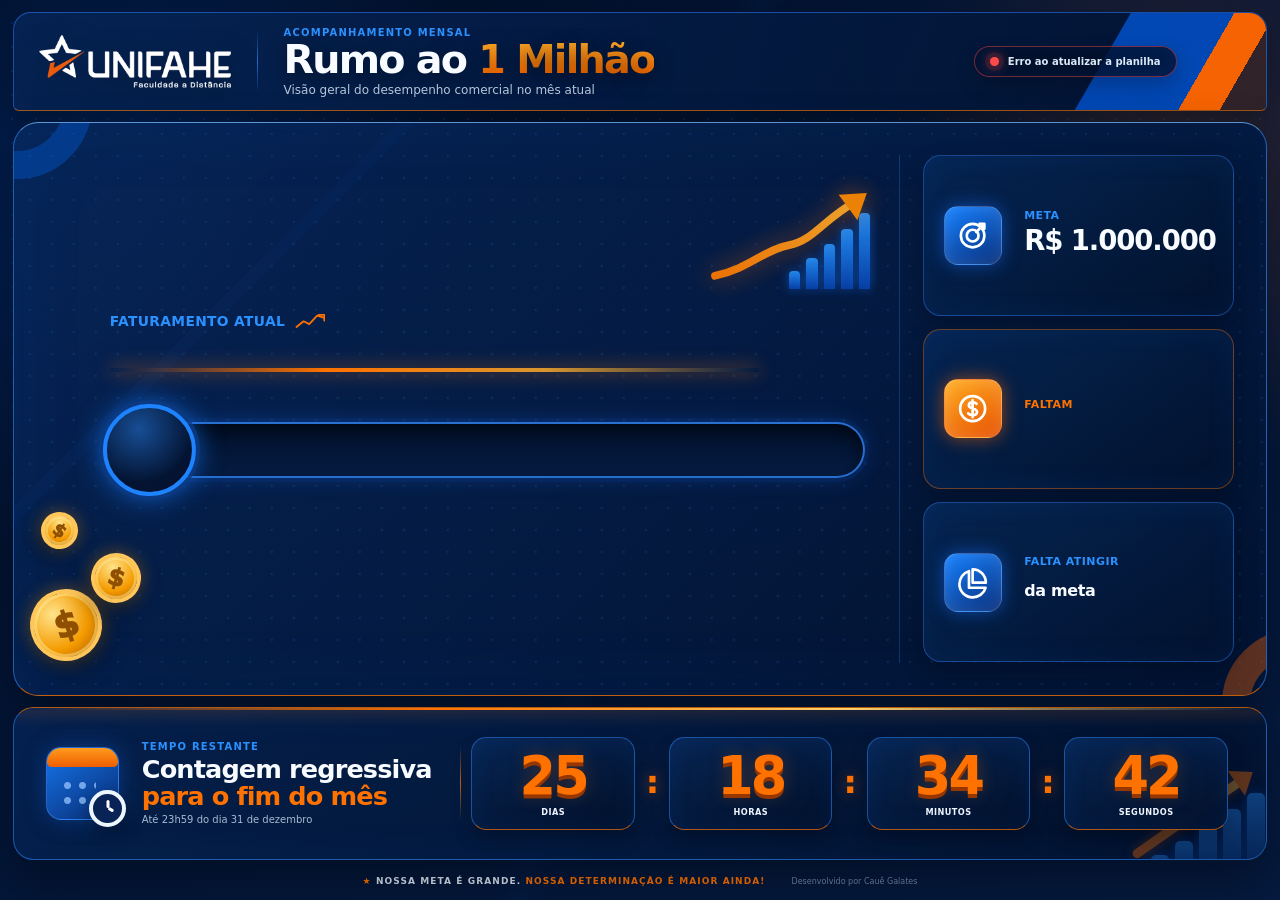
==== commit b966728f: "Add files via upload" ====
--- a/index.html
+++ b/index.html
@@ -19,11 +19,43 @@
     <p>Carregando painel...</p>
   </div>
 
+  <section class="goal-countdown-overlay" id="goalCountdownOverlay" aria-hidden="true" hidden>
+    <div class="goal-countdown-backdrop" aria-hidden="true"></div>
+    <div class="goal-countdown-ring ring-one" aria-hidden="true"></div>
+    <div class="goal-countdown-ring ring-two" aria-hidden="true"></div>
+    <div class="goal-countdown-content" role="status" aria-live="assertive">
+      <span class="goal-countdown-kicker">A META FOI ALCANÇADA</span>
+      <strong class="goal-countdown-number" id="goalCountdownNumber">3</strong>
+      <span class="goal-countdown-message">Prepare-se para comemorar</span>
+    </div>
+  </section>
+
   <div class="background-shapes" aria-hidden="true">
     <span class="shape shape-one"></span>
     <span class="shape shape-two"></span>
     <span class="shape shape-three"></span>
   </div>
+
+  <section class="million-celebration" id="millionCelebration" aria-hidden="true" hidden>
+    <canvas class="celebration-canvas" id="celebrationCanvas" aria-hidden="true"></canvas>
+    <div class="celebration-flash" aria-hidden="true"></div>
+    <div class="celebration-rays" aria-hidden="true"></div>
+
+    <div class="celebration-content" role="dialog" aria-modal="false" aria-labelledby="celebrationTitle">
+      <button class="celebration-close" id="celebrationClose" type="button" aria-label="Fechar comemoração">×</button>
+      <span class="celebration-kicker">CONQUISTA HISTÓRICA</span>
+
+      <div class="celebration-medal" aria-hidden="true">
+        <span class="celebration-star">★</span>
+        <strong>1</strong>
+        <div class="celebration-ribbon"><span>MILHÃO</span></div>
+      </div>
+
+      <h2 id="celebrationTitle">META ALCANÇADA!</h2>
+      <p class="celebration-value">R$ 1.000.000</p>
+      <p class="celebration-message">Parabéns, equipe! Essa conquista é resultado da força de todos.</p>
+    </div>
+  </section>
 
   <main class="dashboard" data-goal="1000000">
     <header class="topbar">
@@ -44,6 +76,18 @@
     </header>
 
     <section class="performance-card">
+      <canvas class="performance-celebration-layer" id="performanceCelebrationLayer" aria-hidden="true"></canvas>
+      <div class="performance-celebration-glow" aria-hidden="true"></div>
+      <div class="performance-fireworks" aria-hidden="true">
+        <span class="performance-firework firework-left"></span>
+        <span class="performance-firework firework-far-left"></span>
+        <span class="performance-firework firework-center"></span>
+        <span class="performance-firework firework-right"></span>
+        <span class="performance-firework firework-far-right"></span>
+        <span class="light-burst light-burst-left"></span>
+        <span class="light-burst light-burst-center"></span>
+        <span class="light-burst light-burst-right"></span>
+      </div>
       <span class="corner-accent corner-left" aria-hidden="true"></span>
       <span class="corner-accent corner-right" aria-hidden="true"></span>
 
@@ -63,6 +107,10 @@
         </div>
 
         <h2 id="currentRevenue" aria-live="polite"></h2>
+        <div class="goal-status-banner" id="goalStatusBanner" aria-live="polite">
+          <span class="goal-status-title">★ META ALCANÇADA! ★</span>
+          <span class="goal-status-subtitle">Parabéns, time! Rumo ao próximo nível.</span>
+        </div>
         <div class="value-glow" aria-hidden="true"></div>
 
         <div class="growth-illustration" aria-hidden="true">
@@ -106,7 +154,9 @@
           <div>
             <p>META</p>
             <strong id="goalRevenue">R$ 1.000.000</strong>
-          </div>
+            <span class="metric-helper" id="goalRevenueHelper">META ALCANÇADA!</span>
+          </div>
+          <span class="metric-check" aria-hidden="true">✓</span>
         </article>
 
         <article class="metric-box metric-orange">
@@ -119,7 +169,9 @@
           <div>
             <p>FALTAM</p>
             <strong id="remainingRevenue"></strong>
-          </div>
+            <span class="metric-helper" id="remainingRevenueHelper">PARABÉNS! META ATINGIDA!</span>
+          </div>
+          <span class="metric-check" aria-hidden="true">✓</span>
         </article>
 
         <article class="metric-box metric-blue">
@@ -132,7 +184,9 @@
           <div>
             <p>FALTA ATINGIR</p>
             <strong><span id="remainingPercent"></span> <small>da meta</small></strong>
-          </div>
+            <span class="metric-helper" id="remainingPercentHelper">META 100% CONCLUÍDA!</span>
+          </div>
+          <span class="metric-check" aria-hidden="true">✓</span>
         </article>
       </aside>
     </section>
--- a/style.css
+++ b/style.css
@@ -280,6 +280,59 @@
   box-shadow: 0 0 0 5px rgba(36, 223, 141, .1), 0 0 14px var(--success);
 }
 
+.celebration-trigger {
+  position: relative;
+  z-index: 3;
+  flex: 0 0 auto;
+  display: inline-flex;
+  align-items: center;
+  justify-content: center;
+  gap: 8px;
+  margin-left: auto;
+  padding: 9px 13px;
+  border: 1px solid rgba(255, 171, 38, .58);
+  border-radius: 999px;
+  color: #fff4d2;
+  background:
+    linear-gradient(180deg, rgba(255, 139, 0, .2), rgba(113, 42, 0, .22)),
+    rgba(1, 15, 41, .88);
+  box-shadow:
+    inset 0 0 18px rgba(255, 160, 25, .09),
+    0 8px 20px rgba(0, 0, 0, .24);
+  font: inherit;
+  font-size: clamp(9px, .66vw, 11px);
+  font-weight: 900;
+  letter-spacing: .055em;
+  white-space: nowrap;
+  cursor: pointer;
+  transition: transform .18s ease, border-color .18s ease, box-shadow .18s ease, background .18s ease;
+}
+
+.celebration-trigger svg {
+  width: 16px;
+  height: 16px;
+  color: #ffae2f;
+  filter: drop-shadow(0 0 7px rgba(255, 153, 0, .6));
+}
+
+.celebration-trigger:hover,
+.celebration-trigger:focus-visible {
+  transform: translateY(-2px);
+  border-color: rgba(255, 206, 92, .95);
+  background:
+    linear-gradient(180deg, rgba(255, 160, 24, .34), rgba(129, 49, 0, .3)),
+    rgba(1, 15, 41, .92);
+  box-shadow:
+    inset 0 0 22px rgba(255, 180, 50, .16),
+    0 0 22px rgba(255, 139, 0, .23),
+    0 10px 22px rgba(0, 0, 0, .28);
+  outline: none;
+}
+
+.celebration-trigger:active {
+  transform: translateY(0) scale(.97);
+}
+
 .performance-card {
   position: relative;
   display: grid;
@@ -1048,6 +1101,11 @@
     margin-right: 35px;
   }
 
+  .celebration-trigger {
+    padding: 8px 11px;
+    font-size: 9px;
+  }
+
   .performance-card {
     grid-template-columns: 1fr;
     min-height: auto;
@@ -1154,6 +1212,15 @@
     font-size: 9px;
   }
 
+  .celebration-trigger {
+    position: absolute;
+    right: 13px;
+    top: 10px;
+    margin: 0;
+    padding: 7px 10px;
+    font-size: 8px;
+  }
+
   .main-metric {
     min-height: 310px;
     padding-left: 50px;
@@ -1257,6 +1324,22 @@
     bottom: 10px;
   }
 
+  .celebration-trigger {
+    left: auto;
+    right: 15px;
+    top: auto;
+    bottom: 10px;
+  }
+
+  .celebration-trigger span {
+    display: none;
+  }
+
+  .celebration-trigger svg {
+    width: 17px;
+    height: 17px;
+  }
+
   .performance-card {
     padding: 23px 16px 18px;
     border-radius: 19px;
@@ -1350,3 +1433,1337 @@
     line-height: 1.55;
   }
 }
+
+
+/* ==========================================================
+   CELEBRAÇÃO AUTOMÁTICA — META DE R$ 1 MILHÃO
+   ========================================================== */
+.million-celebration {
+  position: fixed;
+  inset: 0;
+  z-index: 90;
+  display: grid;
+  place-items: center;
+  overflow: hidden;
+  padding: 24px;
+  opacity: 0;
+  visibility: hidden;
+  pointer-events: none;
+  background:
+    radial-gradient(circle at 50% 47%, rgba(255, 175, 32, .18), transparent 27%),
+    rgba(1, 9, 27, .38);
+  backdrop-filter: blur(2px);
+  transition: opacity .55s ease, visibility .55s ease;
+}
+
+.million-celebration[hidden] {
+  display: none;
+}
+
+.million-celebration.is-active {
+  opacity: 1;
+  visibility: visible;
+}
+
+.million-celebration.is-leaving {
+  opacity: 0;
+  visibility: hidden;
+}
+
+.celebration-canvas,
+.celebration-flash,
+.celebration-rays {
+  position: absolute;
+  inset: 0;
+  width: 100%;
+  height: 100%;
+  pointer-events: none;
+}
+
+.celebration-canvas {
+  z-index: 1;
+}
+
+.celebration-flash {
+  z-index: 0;
+  opacity: 0;
+  background: radial-gradient(circle at center, rgba(255, 240, 174, .9), rgba(255, 160, 18, .22) 30%, transparent 65%);
+}
+
+.million-celebration.is-active .celebration-flash {
+  animation: millionFlash 1.15s ease-out both;
+}
+
+.celebration-rays {
+  left: 50%;
+  top: 50%;
+  width: min(880px, 82vw);
+  height: min(880px, 82vw);
+  transform: translate(-50%, -50%) scale(.55) rotate(0deg);
+  opacity: 0;
+  border-radius: 50%;
+  background: repeating-conic-gradient(
+    from 0deg,
+    rgba(255, 196, 72, .13) 0deg 8deg,
+    transparent 8deg 18deg
+  );
+  mask-image: radial-gradient(circle, transparent 0 19%, #000 35% 67%, transparent 76%);
+}
+
+.million-celebration.is-active .celebration-rays {
+  animation: millionRays 8s linear both;
+}
+
+.celebration-content {
+  position: relative;
+  z-index: 3;
+  display: grid;
+  justify-items: center;
+  width: min(650px, 92vw);
+  padding: clamp(20px, 3vh, 34px) clamp(22px, 4vw, 50px) clamp(24px, 4vh, 40px);
+  transform: translateY(42px) scale(.58);
+  opacity: 0;
+  text-align: center;
+  border: 1px solid rgba(255, 194, 72, .78);
+  border-radius: clamp(24px, 2.2vw, 34px);
+  background:
+    linear-gradient(145deg, rgba(8, 38, 84, .97), rgba(2, 13, 39, .97)),
+    radial-gradient(circle at 50% 0%, rgba(255, 176, 26, .3), transparent 45%);
+  box-shadow:
+    0 0 0 5px rgba(255, 163, 18, .09),
+    0 0 70px rgba(255, 153, 0, .42),
+    0 28px 70px rgba(0, 0, 0, .58),
+    inset 0 0 44px rgba(255, 177, 35, .08);
+  pointer-events: auto;
+}
+
+.million-celebration.is-active .celebration-content {
+  animation: millionContentIn .95s cubic-bezier(.17, .86, .26, 1.2) .2s forwards;
+}
+
+.celebration-content::before,
+.celebration-content::after {
+  content: "";
+  position: absolute;
+  left: 10%;
+  right: 10%;
+  height: 2px;
+  background: linear-gradient(90deg, transparent, #ffbd40, #fff0b4, #ff8a00, transparent);
+  box-shadow: 0 0 18px rgba(255, 166, 26, .9);
+}
+
+.celebration-content::before { top: 0; }
+.celebration-content::after { bottom: 0; }
+
+.celebration-close {
+  position: absolute;
+  top: 12px;
+  right: 14px;
+  display: grid;
+  place-items: center;
+  width: 35px;
+  height: 35px;
+  padding: 0;
+  border: 1px solid rgba(255,255,255,.18);
+  border-radius: 50%;
+  color: rgba(255,255,255,.78);
+  background: rgba(1, 14, 40, .6);
+  font: 400 25px/1 Arial, sans-serif;
+  cursor: pointer;
+  transition: border-color .2s ease, color .2s ease, transform .2s ease;
+}
+
+.celebration-close:hover,
+.celebration-close:focus-visible {
+  color: #fff;
+  border-color: rgba(255, 188, 52, .7);
+  transform: scale(1.08);
+  outline: none;
+}
+
+.celebration-kicker {
+  margin-bottom: 2px;
+  color: #65adff;
+  font-size: clamp(10px, .8vw, 13px);
+  font-weight: 1000;
+  letter-spacing: .22em;
+}
+
+.celebration-medal {
+  position: relative;
+  display: grid;
+  place-items: center;
+  width: clamp(165px, 18vw, 245px);
+  height: clamp(170px, 19vw, 250px);
+  margin: -4px 0 -20px;
+  filter: drop-shadow(0 14px 20px rgba(0, 0, 0, .4));
+}
+
+.celebration-medal::before {
+  content: "";
+  position: absolute;
+  left: 50%;
+  top: 44%;
+  width: 82%;
+  aspect-ratio: 1;
+  transform: translate(-50%, -50%);
+  border: 3px solid rgba(255, 207, 91, .78);
+  border-radius: 50%;
+  background:
+    radial-gradient(circle at 37% 28%, #fff4b1 0 4%, #ffc33a 18%, #f18400 57%, #9d4300 100%);
+  box-shadow:
+    inset 0 0 0 6px rgba(255, 244, 175, .28),
+    inset 0 -18px 25px rgba(111, 41, 0, .32),
+    0 0 44px rgba(255, 171, 20, .65);
+}
+
+.celebration-medal strong {
+  position: relative;
+  z-index: 2;
+  margin-top: -12%;
+  color: #fff1a2;
+  font-family: Impact, Haettenschweiler, "Arial Narrow Bold", sans-serif;
+  font-size: clamp(112px, 13vw, 180px);
+  font-weight: 900;
+  line-height: .76;
+  letter-spacing: -.07em;
+  -webkit-text-stroke: 2px #a94d00;
+  text-shadow:
+    0 3px 0 #ffcf55,
+    0 8px 0 #9a3c00,
+    0 13px 20px rgba(83, 27, 0, .52),
+    0 0 22px rgba(255, 240, 145, .72);
+}
+
+.celebration-star {
+  position: absolute;
+  z-index: 4;
+  top: 1%;
+  right: 13%;
+  color: #fff3a0;
+  font-size: clamp(22px, 2.4vw, 35px);
+  text-shadow: 0 0 18px #fff, 0 0 30px #ffb100;
+  animation: starTwinkle 1s ease-in-out infinite alternate;
+}
+
+.celebration-ribbon {
+  position: absolute;
+  z-index: 5;
+  left: 50%;
+  bottom: 9%;
+  min-width: 112%;
+  padding: 10px 34px 11px;
+  transform: translateX(-50%);
+  clip-path: polygon(0 12%, 12% 18%, 16% 0, 84% 0, 88% 18%, 100% 12%, 93% 50%, 100% 88%, 86% 84%, 82% 100%, 18% 100%, 14% 84%, 0 88%, 7% 50%);
+  background: linear-gradient(180deg, #ffd965, #f19a00 48%, #bd5a00 100%);
+  box-shadow: 0 10px 22px rgba(73, 24, 0, .45);
+}
+
+.celebration-ribbon span {
+  display: block;
+  color: #572100;
+  font-size: clamp(21px, 2.4vw, 34px);
+  font-weight: 1000;
+  letter-spacing: .08em;
+  text-shadow: 0 1px 0 rgba(255,255,255,.42);
+}
+
+.celebration-content h2 {
+  margin: 8px 0 1px;
+  color: #ffc54b;
+  font-size: clamp(34px, 4.6vw, 68px);
+  line-height: .96;
+  letter-spacing: -.045em;
+  text-shadow: 0 0 24px rgba(255, 164, 0, .5), 0 5px 0 rgba(115, 41, 0, .72);
+}
+
+.celebration-value {
+  margin: 7px 0 8px;
+  color: #fff;
+  font-size: clamp(24px, 2.5vw, 38px);
+  font-weight: 1000;
+  letter-spacing: -.04em;
+}
+
+.celebration-message {
+  max-width: 530px;
+  margin: 0;
+  color: #dbe8f8;
+  font-size: clamp(13px, 1.15vw, 18px);
+  line-height: 1.45;
+}
+
+body.goal-achieved .performance-card {
+  border-color: rgba(255, 177, 39, .82);
+  box-shadow:
+    0 0 0 4px rgba(255, 163, 19, .06),
+    0 0 42px rgba(255, 145, 0, .26),
+    var(--shadow),
+    inset 0 0 90px rgba(255, 144, 0, .08);
+}
+
+body.goal-achieved .main-metric h2 {
+  color: #fff7d7;
+  text-shadow:
+    0 6px 0 rgba(123, 48, 0, .78),
+    0 14px 28px rgba(0,0,0,.52),
+    0 0 30px rgba(255, 183, 42, .4);
+}
+
+body.goal-achieved .value-glow {
+  height: 5px;
+  background: linear-gradient(90deg, transparent, #ffd55d, #fff3b0, #ff8a00, transparent);
+  box-shadow: 0 0 28px rgba(255, 173, 27, .95);
+}
+
+body.goal-achieved .progress-track {
+  border-color: rgba(255, 193, 67, .9);
+  box-shadow:
+    inset 0 8px 18px rgba(0,0,0,.55),
+    0 0 0 4px rgba(255, 154, 0, .08),
+    0 0 30px rgba(255, 154, 0, .45);
+}
+
+body.goal-achieved .progress-fill {
+  background:
+    repeating-linear-gradient(125deg, rgba(255,255,255,.15) 0 18px, transparent 18px 36px),
+    linear-gradient(180deg, #ffe277, #ff9a00 72%);
+  box-shadow: inset 0 0 14px rgba(255,255,255,.42), 0 0 28px rgba(255, 164, 0, .95);
+}
+
+body.goal-achieved .progress-badge {
+  border-color: #ffd35f;
+  background: radial-gradient(circle at 38% 25%, #9d5a00, #311300 68%);
+  box-shadow: 0 0 0 4px rgba(124, 53, 0, .78), 0 0 34px rgba(255, 178, 27, .92);
+  animation: achievedBadgePulse 1.65s ease-in-out 3;
+}
+
+body.goal-achieved .metric-box:first-child {
+  border-color: rgba(43, 223, 137, .55);
+  box-shadow: inset 0 0 30px rgba(36, 223, 141, .08), 0 0 24px rgba(36, 223, 141, .12);
+}
+
+body.goal-achieved .status-pill.is-connected {
+  border-color: rgba(36, 223, 141, .42);
+  color: #d9ffed;
+}
+
+@keyframes millionFlash {
+  0% { opacity: 0; transform: scale(.45); }
+  18% { opacity: .95; }
+  100% { opacity: 0; transform: scale(1.25); }
+}
+
+@keyframes millionRays {
+  0% { opacity: 0; transform: translate(-50%, -50%) scale(.55) rotate(0deg); }
+  12% { opacity: .78; }
+  76% { opacity: .34; }
+  100% { opacity: 0; transform: translate(-50%, -50%) scale(1.18) rotate(55deg); }
+}
+
+@keyframes millionContentIn {
+  0% { opacity: 0; transform: translateY(42px) scale(.58); }
+  68% { opacity: 1; transform: translateY(-5px) scale(1.035); }
+  100% { opacity: 1; transform: translateY(0) scale(1); }
+}
+
+@keyframes starTwinkle {
+  from { opacity: .55; transform: scale(.78) rotate(-8deg); }
+  to { opacity: 1; transform: scale(1.12) rotate(8deg); }
+}
+
+@keyframes achievedBadgePulse {
+  0%, 100% { transform: translate(-50%, -50%) scale(1); }
+  50% { transform: translate(-50%, -50%) scale(1.1); }
+}
+
+@media (max-width: 620px) {
+  .million-celebration {
+    padding: 12px;
+  }
+
+  .celebration-content {
+    padding: 20px 18px 28px;
+    border-radius: 22px;
+  }
+
+  .celebration-close {
+    top: 9px;
+    right: 9px;
+    width: 32px;
+    height: 32px;
+  }
+
+  .celebration-medal {
+    margin-bottom: -13px;
+  }
+}
+
+@media (prefers-reduced-motion: reduce) {
+  .million-celebration *,
+  body.goal-achieved .progress-badge {
+    animation-duration: .01ms !important;
+    animation-iteration-count: 1 !important;
+  }
+}
+
+
+/* ===== AJUSTE META DE 1 MILHÃO ===== */
+.performance-card {
+  position: relative;
+  overflow: hidden;
+}
+
+.performance-celebration-layer,
+.performance-celebration-glow {
+  position: absolute;
+  inset: 0;
+  pointer-events: none;
+}
+
+.performance-celebration-layer {
+  z-index: 1;
+  width: 100%;
+  height: 100%;
+  opacity: 0;
+  transition: opacity .35s ease;
+}
+
+.performance-celebration-glow {
+  z-index: 1;
+  opacity: 0;
+  transition: opacity .45s ease;
+  background:
+    radial-gradient(circle at 40% 40%, rgba(255, 190, 48, .30), transparent 26%),
+    radial-gradient(circle at 65% 28%, rgba(255, 172, 38, .22), transparent 20%),
+    radial-gradient(circle at 50% 58%, rgba(255, 214, 96, .16), transparent 28%);
+}
+
+.main-metric,
+.metric-stack {
+  position: relative;
+  z-index: 2;
+}
+
+#currentRevenue {
+  position: relative;
+  z-index: 2;
+  transform-origin: left center;
+  transition: transform .65s cubic-bezier(.18, .9, .2, 1.15), text-shadow .35s ease, letter-spacing .35s ease;
+}
+
+.goal-status-banner {
+  display: grid;
+  gap: 4px;
+  margin-top: 8px;
+  max-height: 0;
+  opacity: 0;
+  overflow: hidden;
+  transform: translateY(-10px);
+  transition: max-height .45s ease, opacity .35s ease, transform .45s ease;
+}
+
+.goal-status-title {
+  color: #ffd86a;
+  font-size: clamp(16px, 1.4vw, 24px);
+  font-weight: 1000;
+  letter-spacing: .08em;
+  text-transform: uppercase;
+  text-shadow: 0 0 16px rgba(255, 188, 52, .5);
+}
+
+.goal-status-subtitle {
+  color: #fff4cf;
+  font-size: clamp(12px, .95vw, 17px);
+  font-weight: 700;
+}
+
+.progress-track::after {
+  content: "";
+  position: absolute;
+  inset: -2px;
+  border-radius: inherit;
+  opacity: 0;
+  transition: opacity .35s ease;
+  background: linear-gradient(90deg, rgba(255, 216, 90, .06), rgba(255, 255, 255, .22), rgba(255, 186, 38, .06));
+  filter: blur(8px);
+}
+
+.progress-fill,
+.progress-badge {
+  transition: width 1.4s cubic-bezier(.2, .85, .25, 1), left 1.4s cubic-bezier(.2, .85, .25, 1), box-shadow .35s ease, border-color .35s ease, background .35s ease, transform .35s ease;
+}
+
+body.goal-achieved .performance-celebration-layer,
+body.goal-achieved .performance-celebration-glow {
+  opacity: 1;
+}
+
+body.goal-achieved #currentRevenue {
+  font-size: clamp(72px, 6.3vw, 118px);
+  color: transparent;
+  background: linear-gradient(180deg, #fff9d4 0%, #ffe38c 14%, #ffc938 38%, #ffab1e 62%, #fff0a0 100%);
+  -webkit-background-clip: text;
+  background-clip: text;
+  -webkit-text-fill-color: transparent;
+  text-shadow: 0 8px 24px rgba(255, 175, 24, .28);
+  letter-spacing: -.04em;
+}
+
+body.goal-achieved .goal-status-banner {
+  max-height: 90px;
+  opacity: 1;
+  transform: translateY(0);
+}
+
+body.goal-achieved .value-glow {
+  opacity: .9;
+  filter: blur(12px);
+  background: radial-gradient(circle at 50% 50%, rgba(255, 190, 48, .85), rgba(255, 138, 0, .42) 42%, transparent 72%);
+}
+
+body.goal-achieved #progressFill {
+  background: linear-gradient(90deg, #fff7be 0%, #ffd651 16%, #ffbe29 48%, #ffac1d 72%, #ffe17a 100%);
+  box-shadow: 0 0 0 1px rgba(255, 226, 120, .55), 0 0 18px rgba(255, 184, 31, .45), 0 0 34px rgba(255, 156, 26, .35);
+}
+
+body.goal-achieved .progress-track::after {
+  opacity: 1;
+}
+
+body.goal-achieved #progressBadge {
+  border-color: rgba(255, 219, 111, .95);
+  background: radial-gradient(circle at 30% 25%, rgba(255, 244, 176, .26), rgba(8, 24, 60, .98) 58%);
+  box-shadow: 0 0 0 5px rgba(255, 204, 69, .12), 0 0 18px rgba(255, 193, 59, .32);
+  transform: translateY(-50%) scale(1.05);
+}
+
+body.goal-achieved #progressPercent,
+body.goal-achieved #progressCaption {
+  color: #ffe28e;
+}
+
+body.goal-achieved .metric-box {
+  box-shadow: 0 18px 42px rgba(0, 0, 0, .36), inset 0 0 0 1px rgba(255, 186, 36, .1);
+}
+
+body.goal-achieved .metric-orange {
+  border-color: rgba(255, 196, 67, .42);
+}
+
+body.goal-achieved .metric-orange strong {
+  color: #ffd46d;
+}
+
+body.goal-achieved .metric-blue strong,
+body.goal-achieved .metric-blue p,
+body.goal-achieved .metric-orange p {
+  text-shadow: 0 0 14px rgba(255, 188, 52, .12);
+}
+
+body.goal-preview #connectionStatus {
+  border-color: rgba(255, 196, 67, .38);
+}
+
+body.goal-animating #currentRevenue {
+  animation: millionGrowIn 1s cubic-bezier(.18, .9, .2, 1.15), millionGlowPulse 2.6s ease-in-out 1s infinite;
+}
+
+body.goal-animating .goal-status-title {
+  animation: textShine 1.4s ease .35s both;
+}
+
+@keyframes millionGrowIn {
+  0% { transform: scale(.76); filter: brightness(.9); }
+  60% { transform: scale(1.12); filter: brightness(1.12); }
+  100% { transform: scale(1.03); filter: brightness(1); }
+}
+
+@keyframes millionGlowPulse {
+  0%, 100% { transform: scale(1.03); }
+  50% { transform: scale(1.06); }
+}
+
+@keyframes textShine {
+  0% { opacity: 0; transform: translateY(12px); }
+  100% { opacity: 1; transform: translateY(0); }
+}
+
+@media (max-width: 920px) {
+  body.goal-achieved #currentRevenue {
+    font-size: clamp(48px, 10vw, 86px);
+  }
+}
+
+
+/* ===== REFINO VISUAL META 1 MILHÃO ===== */
+.performance-card .coin-cluster,
+.performance-card .growth-illustration {
+  z-index: 2;
+}
+
+.performance-fireworks {
+  position: absolute;
+  inset: 0;
+  pointer-events: none;
+  z-index: 2;
+  opacity: 0;
+  transition: opacity .45s ease;
+}
+
+.performance-firework {
+  position: absolute;
+  width: 220px;
+  aspect-ratio: 1;
+  border-radius: 50%;
+  opacity: 0;
+  filter: drop-shadow(0 0 16px rgba(255, 188, 52, .28));
+  background:
+    radial-gradient(circle at center, rgba(255, 231, 145, .9) 0 2px, transparent 3px),
+    repeating-conic-gradient(from 0deg, rgba(255, 201, 77, .95) 0deg 3deg, transparent 3deg 14deg),
+    radial-gradient(circle at center, rgba(255, 190, 48, .22), transparent 62%);
+  mask: radial-gradient(circle at center, transparent 0 12%, #000 16% 38%, transparent 41%);
+  transform: scale(.72);
+}
+
+.firework-left { left: 22px; top: 44px; }
+.firework-right { right: 92px; top: 38px; }
+.firework-center { right: 280px; top: 126px; width: 170px; }
+
+.metric-box {
+  position: relative;
+  overflow: hidden;
+}
+
+.metric-helper {
+  display: block;
+  margin-top: 8px;
+  font-size: clamp(10px, .8vw, 14px);
+  font-weight: 900;
+  line-height: 1.2;
+  letter-spacing: .02em;
+  color: #24df8d;
+  opacity: 0;
+  transform: translateY(8px);
+  max-height: 0;
+  overflow: hidden;
+  transition: opacity .35s ease, transform .35s ease, max-height .35s ease;
+}
+
+.metric-check {
+  position: absolute;
+  top: 50%;
+  right: 18px;
+  display: grid;
+  place-items: center;
+  width: 44px;
+  height: 44px;
+  border-radius: 50%;
+  border: 2px solid rgba(36, 223, 141, .75);
+  color: #2aed95;
+  background: rgba(12, 77, 48, .3);
+  box-shadow: 0 0 0 4px rgba(36, 223, 141, .08), 0 0 16px rgba(36, 223, 141, .2);
+  font-size: 24px;
+  font-weight: 1000;
+  line-height: 1;
+  opacity: 0;
+  transform: translateY(-50%) scale(.72);
+  transition: opacity .35s ease, transform .45s cubic-bezier(.2,.8,.2,1.12);
+}
+
+.goal-status-banner {
+  gap: 6px;
+}
+
+.goal-status-title {
+  font-size: clamp(18px, 1.6vw, 28px);
+}
+
+.goal-status-subtitle {
+  color: #fff9de;
+  font-size: clamp(14px, 1vw, 18px);
+}
+
+body.goal-achieved .performance-card {
+  border-color: rgba(255, 182, 45, .85);
+  box-shadow: 0 0 0 1px rgba(255, 189, 54, .18), 0 28px 68px rgba(2, 7, 24, .62), inset 0 0 0 1px rgba(255, 201, 74, .08);
+}
+
+body.goal-achieved .performance-celebration-glow {
+  opacity: 1;
+  background:
+    radial-gradient(circle at 38% 36%, rgba(255, 188, 52, .34), transparent 22%),
+    radial-gradient(circle at 47% 40%, rgba(255, 211, 105, .28), transparent 28%),
+    radial-gradient(circle at 60% 28%, rgba(255, 170, 41, .18), transparent 16%);
+}
+
+body.goal-achieved .performance-fireworks {
+  opacity: 1;
+}
+
+body.goal-achieved .performance-firework {
+  opacity: .95;
+  animation: fireworkBloom 1.3s ease-out both;
+}
+
+body.goal-achieved .firework-right { animation-delay: .18s; }
+body.goal-achieved .firework-center { animation-delay: .36s; }
+
+body.goal-achieved #currentRevenue {
+  font-size: clamp(82px, 7vw, 138px);
+  font-weight: 1000;
+  line-height: .98;
+  text-shadow: 0 0 18px rgba(255, 184, 36, .18), 0 10px 24px rgba(0, 0, 0, .22);
+}
+
+body.goal-achieved #goalRevenue {
+  color: #ffffff;
+}
+
+body.goal-achieved .metric-box .metric-helper {
+  opacity: 1;
+  transform: translateY(0);
+  max-height: 50px;
+}
+
+body.goal-achieved .metric-box .metric-check {
+  opacity: 1;
+  transform: translateY(-50%) scale(1);
+}
+
+body.goal-achieved .metric-box.metric-blue:first-child {
+  border-color: rgba(36, 223, 141, .38);
+}
+
+body.goal-achieved .metric-box.metric-orange strong,
+body.goal-achieved .metric-box.metric-blue strong {
+  color: #fff;
+}
+
+body.goal-achieved #remainingRevenue,
+body.goal-achieved #remainingPercent {
+  color: #ffffff;
+}
+
+body.goal-preview .performance-firework,
+body.goal-animating .performance-firework {
+  animation-name: fireworkBloom, fireworkPulse;
+  animation-duration: 1.2s, 2.8s;
+  animation-delay: 0s, 1.2s;
+  animation-iteration-count: 1, infinite;
+}
+
+@keyframes fireworkBloom {
+  0% { opacity: 0; transform: scale(.3); filter: blur(4px); }
+  70% { opacity: 1; transform: scale(1.02); filter: blur(0); }
+  100% { opacity: .95; transform: scale(1); filter: blur(0); }
+}
+
+@keyframes fireworkPulse {
+  0%, 100% { opacity: .75; transform: scale(1); }
+  50% { opacity: 1; transform: scale(1.06); }
+}
+
+@media (max-width: 1200px) {
+  .metric-check {
+    width: 36px;
+    height: 36px;
+    right: 14px;
+    font-size: 20px;
+  }
+
+  .firework-right { right: 40px; }
+  .firework-center { right: 220px; }
+}
+
+@media (max-width: 920px) {
+  .performance-firework { display: none; }
+  .metric-check { display: none; }
+}
+
+
+/* ===== VERSÃO BACANA META 1 MILHÃO ===== */
+.performance-celebration-glow {
+  background:
+    radial-gradient(circle at 38% 38%, rgba(255, 203, 84, .18), transparent 14%),
+    radial-gradient(circle at 55% 45%, rgba(255, 203, 84, .14), transparent 18%),
+    radial-gradient(circle at 65% 35%, rgba(255, 160, 38, .10), transparent 14%);
+}
+
+.performance-fireworks {
+  z-index: 2;
+}
+
+.performance-firework {
+  width: 152px;
+  opacity: 0;
+  filter: drop-shadow(0 0 14px rgba(255, 196, 72, .18));
+  background:
+    radial-gradient(circle at center, rgba(255, 245, 186, .95) 0 2px, transparent 3px),
+    repeating-conic-gradient(from 0deg, rgba(255, 209, 103, .96) 0deg 2.6deg, transparent 2.6deg 11deg),
+    radial-gradient(circle at center, rgba(255, 191, 61, .10), transparent 64%);
+  mask: radial-gradient(circle at center, transparent 0 13%, #000 15% 33%, transparent 36%);
+}
+
+.firework-left {
+  left: 22px;
+  top: 24px;
+}
+
+.firework-center {
+  left: 45%;
+  top: 26px;
+  width: 140px;
+}
+
+.firework-right {
+  right: 190px;
+  top: 8px;
+  width: 150px;
+}
+
+body.goal-achieved .performance-firework {
+  opacity: .85;
+}
+
+body.goal-achieved #currentRevenue {
+  font-size: clamp(92px, 7.2vw, 150px);
+  font-weight: 1000;
+  letter-spacing: -.055em;
+  background: linear-gradient(180deg, #fff9d2 0%, #ffe58b 12%, #ffc537 42%, #ffb11f 60%, #ffe58b 100%);
+  -webkit-background-clip: text;
+  background-clip: text;
+  -webkit-text-fill-color: transparent;
+  text-shadow: 0 0 14px rgba(255, 200, 70, .12), 0 0 26px rgba(255, 178, 31, .18), 0 10px 22px rgba(0, 0, 0, .22);
+}
+
+body.goal-achieved .goal-status-banner {
+  margin-top: 6px;
+}
+
+body.goal-achieved .goal-status-title {
+  color: #ffe391;
+  font-size: clamp(24px, 2vw, 40px);
+  letter-spacing: .05em;
+  text-shadow: 0 0 16px rgba(255, 196, 65, .24);
+}
+
+body.goal-achieved .goal-status-subtitle {
+  color: #ffffff;
+  font-size: clamp(15px, 1vw, 22px);
+  font-weight: 800;
+}
+
+body.goal-achieved .progress-track {
+  height: clamp(44px, 4.5vw, 60px);
+  border-color: rgba(255, 200, 71, .75);
+  box-shadow: inset 0 0 0 2px rgba(255, 213, 105, .18), 0 0 18px rgba(255, 178, 31, .18);
+}
+
+body.goal-achieved #progressFill {
+  background:
+    linear-gradient(90deg, #ffeeb5 0%, #ffd55d 18%, #ffc32f 48%, #ffb022 76%, #ffd860 100%),
+    repeating-linear-gradient(135deg, rgba(255, 255, 255, .15) 0 10px, rgba(255,255,255,0) 10px 20px);
+  box-shadow: 0 0 0 1px rgba(255, 226, 120, .45), 0 0 16px rgba(255, 184, 31, .35), inset 0 0 18px rgba(255,255,255,.18);
+}
+
+body.goal-achieved #progressBadge {
+  width: clamp(96px, 8vw, 126px);
+  height: clamp(96px, 8vw, 126px);
+  border-width: 4px;
+  border-color: rgba(255, 213, 98, .98);
+  background: radial-gradient(circle at 34% 28%, rgba(255, 245, 190, .22), rgba(37, 23, 2, .88) 56%, rgba(10, 18, 42, 1) 100%);
+  box-shadow: 0 0 0 5px rgba(255, 199, 76, .12), 0 0 18px rgba(255, 194, 59, .32), inset 0 0 14px rgba(255, 221, 116, .15);
+}
+
+body.goal-achieved #progressPercent {
+  color: #ffe7a0;
+  font-size: clamp(26px, 2.1vw, 42px);
+  text-shadow: 0 0 12px rgba(255, 198, 64, .2);
+}
+
+body.goal-achieved #progressCaption {
+  display: none;
+}
+
+body.goal-achieved .metric-box {
+  background: linear-gradient(145deg, rgba(4, 20, 58, .96), rgba(4, 22, 64, .98));
+}
+
+body.goal-achieved .metric-box.metric-blue:first-child {
+  border-color: rgba(26, 194, 137, .55);
+  box-shadow: 0 0 0 1px rgba(0, 255, 163, .08), 0 16px 36px rgba(0,0,0,.32), inset 0 0 40px rgba(0, 255, 163, .03);
+}
+
+body.goal-achieved .metric-box.metric-orange {
+  border-color: rgba(255, 170, 35, .55);
+}
+
+body.goal-achieved .metric-check {
+  width: 52px;
+  height: 52px;
+  right: 16px;
+  border-color: rgba(25, 233, 150, .82);
+  background: rgba(8, 61, 40, .4);
+  box-shadow: 0 0 0 5px rgba(22, 223, 142, .08), 0 0 18px rgba(22, 223, 142, .24);
+}
+
+body.goal-achieved .metric-helper {
+  color: #1ff0a0;
+  font-size: clamp(12px, .95vw, 16px);
+}
+
+@media (max-width: 1320px) {
+  .firework-right { right: 120px; }
+}
+
+@media (max-width: 1040px) {
+  .firework-left { left: 10px; top: 18px; }
+  .firework-center { left: 42%; top: 22px; }
+  .firework-right { right: 82px; top: 6px; }
+}
+
+
+/* ===== MAIS FAÍSCAS E EXPLOSÕES DE LUZ ===== */
+.light-burst {
+  position: absolute;
+  width: 220px;
+  height: 220px;
+  border-radius: 50%;
+  pointer-events: none;
+  opacity: 0;
+  z-index: 1;
+  background: radial-gradient(circle, rgba(255,236,164,.32) 0%, rgba(255,207,88,.15) 28%, rgba(255,176,40,.08) 46%, rgba(255,176,40,0) 72%);
+  filter: blur(10px);
+  transform: scale(.65);
+}
+
+.light-burst-left { left: -28px; top: 40px; }
+.light-burst-center { left: 35%; top: 72px; width: 280px; height: 280px; }
+.light-burst-right { right: 110px; top: 26px; width: 240px; height: 240px; }
+
+.firework-far-left {
+  left: 86px;
+  top: 108px;
+  width: 114px;
+}
+
+.firework-far-right {
+  right: 310px;
+  top: 86px;
+  width: 118px;
+}
+
+body.goal-achieved .light-burst {
+  opacity: 1;
+  animation: lightBurstPulse 2.6s ease-in-out infinite;
+}
+
+body.goal-achieved .light-burst-center { animation-delay: .35s; }
+body.goal-achieved .light-burst-right { animation-delay: .7s; }
+body.goal-achieved .firework-far-left { animation-delay: .48s; }
+body.goal-achieved .firework-far-right { animation-delay: .62s; }
+
+body.goal-achieved .performance-firework {
+  opacity: .88;
+}
+
+@keyframes lightBurstPulse {
+  0%, 100% { opacity: .32; transform: scale(.72); }
+  45% { opacity: .75; transform: scale(1); }
+  70% { opacity: .5; transform: scale(.9); }
+}
+
+@media (max-width: 1320px) {
+  .firework-far-right { right: 240px; }
+}
+
+@media (max-width: 1040px) {
+  .firework-far-left { left: 58px; top: 98px; }
+  .firework-far-right { right: 190px; top: 72px; }
+}
+
+@media (max-width: 920px) {
+  .light-burst,
+  .firework-far-left,
+  .firework-far-right { display: none; }
+}
+
+/* ===== MODO CENTRAL DA CONQUISTA ===== */
+body.goal-achieved .dashboard {
+  grid-template-rows: auto minmax(0, 1fr) auto;
+}
+
+body.goal-achieved .countdown-section {
+  display: none;
+}
+
+body.goal-achieved .performance-card {
+  grid-template-columns: minmax(0, 1fr);
+  place-items: stretch;
+  min-height: 0;
+  padding: clamp(24px, 3vw, 48px);
+}
+
+body.goal-achieved .metric-stack {
+  display: none;
+}
+
+body.goal-achieved .main-metric {
+  width: 100%;
+  height: 100%;
+  padding: 0 clamp(22px, 4vw, 72px);
+  align-items: center;
+  justify-content: center;
+  text-align: center;
+  transform: translateY(-1%);
+}
+
+body.goal-achieved .metric-label-row {
+  display: none;
+}
+
+body.goal-achieved #currentRevenue {
+  width: 100%;
+  margin-top: clamp(10px, 1.8vh, 20px);
+  font-size: clamp(104px, 10.2vw, 205px);
+  line-height: .88;
+  letter-spacing: -.065em;
+  text-align: center;
+  white-space: nowrap;
+  transform-origin: center;
+}
+
+body.goal-achieved .goal-status-banner {
+  width: 100%;
+  justify-items: center;
+  margin-top: clamp(18px, 2.2vh, 30px);
+}
+
+body.goal-achieved .goal-status-title {
+  font-size: clamp(28px, 2.8vw, 54px);
+  letter-spacing: .08em;
+}
+
+body.goal-achieved .goal-status-subtitle {
+  font-size: clamp(16px, 1.25vw, 24px);
+}
+
+body.goal-achieved .value-glow {
+  width: min(1180px, 84%);
+  height: 6px;
+  margin-top: clamp(18px, 2.4vh, 30px);
+}
+
+body.goal-achieved .progress-area {
+  width: min(1180px, 84%);
+  margin-top: clamp(34px, 5vh, 64px);
+}
+
+body.goal-achieved .progress-track {
+  width: 100%;
+}
+
+body.goal-achieved .growth-illustration {
+  opacity: 0;
+  transform: scale(.8) translateY(-12px);
+  visibility: hidden;
+}
+
+body.goal-achieved .coin-cluster-left {
+  opacity: .72;
+  transform: scale(.9);
+}
+
+body.goal-achieved .performance-celebration-glow {
+  background:
+    radial-gradient(circle at 50% 38%, rgba(255, 215, 104, .34), transparent 18%),
+    radial-gradient(circle at 50% 48%, rgba(255, 181, 37, .22), transparent 32%),
+    radial-gradient(circle at 50% 60%, rgba(255, 151, 20, .1), transparent 42%);
+}
+
+body.goal-animating #currentRevenue {
+  animation:
+    millionCenterEntrance 1.25s cubic-bezier(.16, .88, .18, 1.12) both,
+    millionCenterPulse 2.8s ease-in-out 1.25s infinite;
+}
+
+body.goal-animating .goal-status-banner {
+  animation: achievementBannerEntrance .8s ease .65s both;
+}
+
+@keyframes millionCenterEntrance {
+  0% {
+    opacity: 0;
+    transform: scale(.48);
+    filter: blur(12px) brightness(1.8);
+  }
+  55% {
+    opacity: 1;
+    transform: scale(1.09);
+    filter: blur(0) brightness(1.22);
+  }
+  100% {
+    opacity: 1;
+    transform: scale(1);
+    filter: blur(0) brightness(1);
+  }
+}
+
+@keyframes millionCenterPulse {
+  0%, 100% {
+    transform: scale(1);
+    filter: brightness(1);
+  }
+  50% {
+    transform: scale(1.025);
+    filter: brightness(1.1);
+  }
+}
+
+@keyframes achievementBannerEntrance {
+  from {
+    opacity: 0;
+    transform: translateY(18px) scale(.96);
+  }
+  to {
+    opacity: 1;
+    transform: translateY(0) scale(1);
+  }
+}
+
+@media (max-width: 1100px) {
+  body.goal-achieved #currentRevenue {
+    font-size: clamp(82px, 11vw, 145px);
+  }
+
+  body.goal-achieved .progress-area,
+  body.goal-achieved .value-glow {
+    width: 92%;
+  }
+}
+
+@media (max-width: 720px) {
+  body.goal-achieved .performance-card {
+    padding: 22px 14px;
+  }
+
+  body.goal-achieved #currentRevenue {
+    font-size: clamp(54px, 13vw, 92px);
+    white-space: normal;
+  }
+
+  body.goal-achieved .goal-status-title {
+    font-size: clamp(20px, 6vw, 32px);
+  }
+
+  body.goal-achieved .progress-area,
+  body.goal-achieved .value-glow {
+    width: 96%;
+  }
+}
+
+
+/* ===== CONTAGEM REGRESSIVA 3, 2, 1 ===== */
+.goal-countdown-overlay {
+  position: fixed;
+  inset: 0;
+  z-index: 180;
+  display: grid;
+  place-items: center;
+  overflow: hidden;
+  opacity: 0;
+  visibility: hidden;
+  transition: opacity .28s ease, visibility .28s ease;
+}
+
+.goal-countdown-overlay[hidden] {
+  display: none;
+}
+
+.goal-countdown-overlay.is-active {
+  opacity: 1;
+  visibility: visible;
+}
+
+.goal-countdown-overlay.is-launching {
+  animation: countdownFinalFlash .48s ease both;
+}
+
+.goal-countdown-backdrop {
+  position: absolute;
+  inset: 0;
+  background:
+    radial-gradient(circle at 50% 46%, rgba(255, 183, 43, .18), transparent 22%),
+    linear-gradient(145deg, rgba(2, 9, 25, .9), rgba(2, 18, 50, .88));
+  backdrop-filter: blur(7px) saturate(.8);
+}
+
+.goal-countdown-backdrop::before,
+.goal-countdown-backdrop::after {
+  content: "";
+  position: absolute;
+  inset: -35%;
+  pointer-events: none;
+}
+
+.goal-countdown-backdrop::before {
+  background: conic-gradient(from 0deg, transparent 0 8%, rgba(255, 190, 56, .08) 9% 10%, transparent 11% 20%);
+  animation: countdownRaysSpin 10s linear infinite;
+}
+
+.goal-countdown-backdrop::after {
+  inset: 0;
+  background-image: radial-gradient(circle, rgba(255, 214, 111, .5) 0 1px, transparent 1.8px);
+  background-size: 58px 58px;
+  opacity: .18;
+  mask-image: radial-gradient(circle at center, #000, transparent 68%);
+}
+
+.goal-countdown-ring {
+  position: absolute;
+  left: 50%;
+  top: 50%;
+  width: min(54vw, 610px);
+  aspect-ratio: 1;
+  border-radius: 50%;
+  transform: translate(-50%, -50%);
+  border: 1px solid rgba(255, 208, 94, .18);
+  box-shadow: 0 0 90px rgba(255, 170, 31, .08), inset 0 0 90px rgba(255, 192, 55, .04);
+}
+
+.goal-countdown-ring::before,
+.goal-countdown-ring::after {
+  content: "";
+  position: absolute;
+  inset: 10%;
+  border-radius: inherit;
+  border: 1px solid rgba(255, 220, 129, .12);
+}
+
+.goal-countdown-ring::after {
+  inset: 27%;
+  border-color: rgba(255, 184, 52, .2);
+}
+
+.ring-one {
+  animation: countdownRingPulse 1.8s ease-in-out infinite;
+}
+
+.ring-two {
+  width: min(68vw, 780px);
+  border-style: dashed;
+  opacity: .55;
+  animation: countdownRingReverse 12s linear infinite;
+}
+
+.goal-countdown-content {
+  position: relative;
+  z-index: 2;
+  display: grid;
+  justify-items: center;
+  text-align: center;
+  min-width: min(92vw, 720px);
+}
+
+.goal-countdown-kicker {
+  margin-bottom: clamp(10px, 2vh, 22px);
+  color: #ffd76a;
+  font-size: clamp(14px, 1.35vw, 24px);
+  font-weight: 1000;
+  letter-spacing: .22em;
+  text-transform: uppercase;
+  text-shadow: 0 0 18px rgba(255, 192, 55, .25);
+}
+
+.goal-countdown-number {
+  display: grid;
+  place-items: center;
+  width: clamp(190px, 24vw, 360px);
+  aspect-ratio: 1;
+  color: transparent;
+  background: linear-gradient(180deg, #fff9d8 0%, #ffe386 16%, #ffc433 44%, #ff9e18 72%, #ffe89d 100%);
+  -webkit-background-clip: text;
+  background-clip: text;
+  -webkit-text-fill-color: transparent;
+  font-size: clamp(190px, 24vw, 360px);
+  font-weight: 1000;
+  line-height: .82;
+  letter-spacing: -.08em;
+  filter: drop-shadow(0 0 14px rgba(255, 213, 100, .35)) drop-shadow(0 0 50px rgba(255, 159, 25, .28));
+  transform-origin: center;
+}
+
+.goal-countdown-number.is-ticking {
+  animation: countdownNumberTick .82s cubic-bezier(.15, .86, .2, 1) both;
+}
+
+.goal-countdown-message {
+  margin-top: clamp(12px, 2vh, 24px);
+  color: rgba(255, 255, 255, .9);
+  font-size: clamp(15px, 1.15vw, 22px);
+  font-weight: 800;
+  letter-spacing: .04em;
+}
+
+.celebration-trigger:disabled {
+  cursor: wait;
+  opacity: .65;
+  transform: none;
+}
+
+@keyframes countdownNumberTick {
+  0% {
+    opacity: 0;
+    transform: scale(.32);
+    filter: blur(14px) brightness(2.2) drop-shadow(0 0 70px rgba(255, 188, 43, .75));
+  }
+  52% {
+    opacity: 1;
+    transform: scale(1.16);
+    filter: blur(0) brightness(1.25) drop-shadow(0 0 65px rgba(255, 188, 43, .55));
+  }
+  76% {
+    transform: scale(.96);
+  }
+  100% {
+    opacity: 1;
+    transform: scale(1);
+    filter: blur(0) brightness(1) drop-shadow(0 0 35px rgba(255, 177, 36, .35));
+  }
+}
+
+@keyframes countdownRingPulse {
+  0%, 100% { opacity: .45; transform: translate(-50%, -50%) scale(.92); }
+  50% { opacity: 1; transform: translate(-50%, -50%) scale(1.04); }
+}
+
+@keyframes countdownRingReverse {
+  from { transform: translate(-50%, -50%) rotate(0deg); }
+  to { transform: translate(-50%, -50%) rotate(-360deg); }
+}
+
+@keyframes countdownRaysSpin {
+  from { transform: rotate(0deg); }
+  to { transform: rotate(360deg); }
+}
+
+@keyframes countdownFinalFlash {
+  0% { opacity: 1; filter: brightness(1); }
+  45% { opacity: 1; filter: brightness(2.8); }
+  100% { opacity: 0; filter: brightness(3.5); }
+}
+
+@media (prefers-reduced-motion: reduce) {
+  .goal-countdown-backdrop::before,
+  .goal-countdown-ring,
+  .goal-countdown-number.is-ticking {
+    animation-duration: .25s;
+    animation-iteration-count: 1;
+  }
+}
+
+
+body.goal-achieved .dashboard {
+  cursor: pointer;
+}
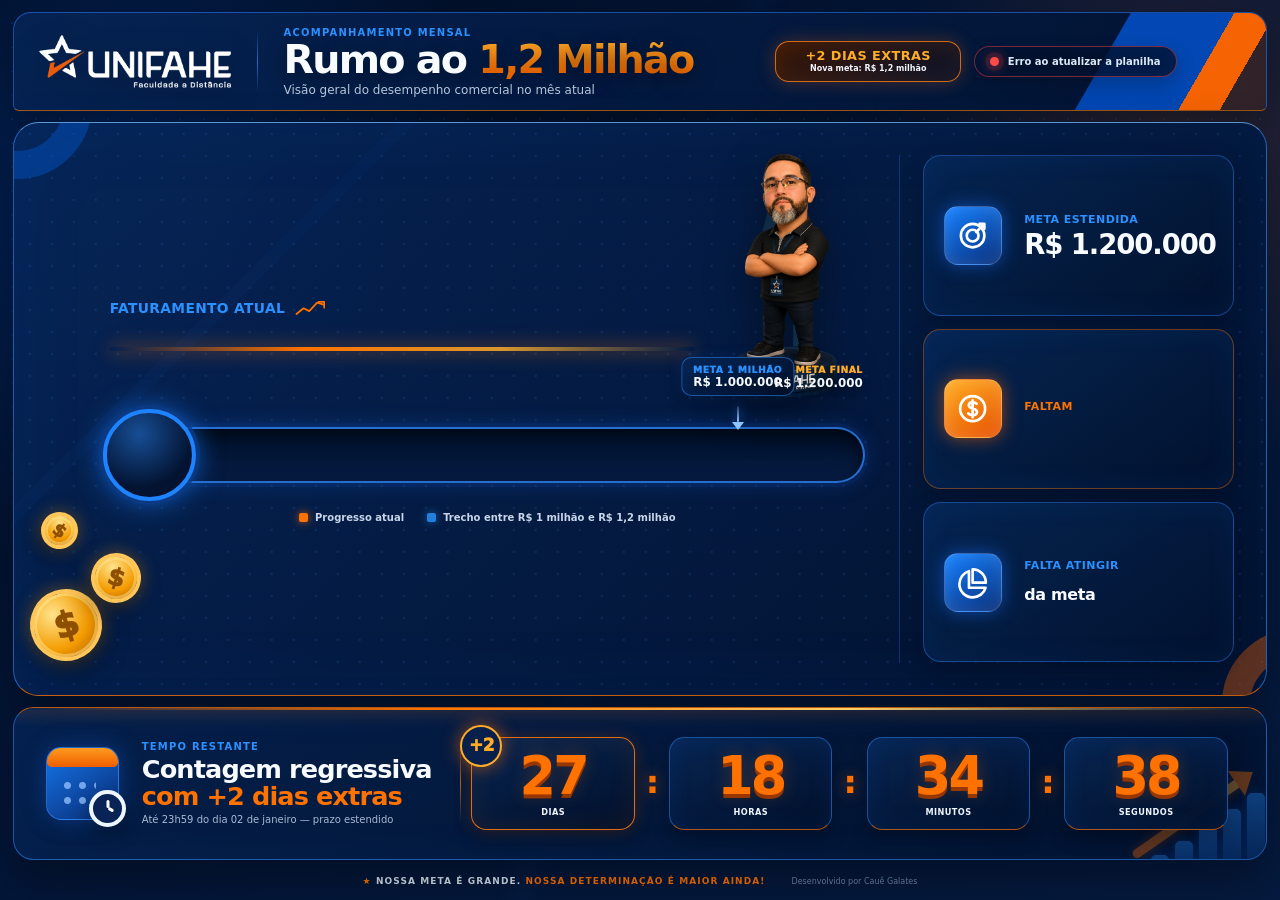
==== commit ef6b38f8: "Add files via upload" ====
--- a/index.html
+++ b/index.html
@@ -4,13 +4,13 @@
   <meta charset="UTF-8" />
   <meta name="viewport" content="width=device-width, initial-scale=1.0" />
   <meta name="theme-color" content="#031638" />
-  <meta name="description" content="Painel demonstrativo de acompanhamento da meta de faturamento UNIFAHE." />
-  <title>Rumo ao 1 Milhão | UNIFAHE</title>
+  <meta name="description" content="Painel de acompanhamento das metas de faturamento de R$ 1 milhão e R$ 1,2 milhão da UNIFAHE." />
+  <title>Rumo ao 1,2 Milhão | UNIFAHE</title>
   <link rel="stylesheet" href="style.css" />
 
-  <link rel="icon" type="image/png" sizes="32x32" href="assets/favicon.png">
-  <link rel="shortcut icon" href="assets/favicon.ico">
-  <link rel="apple-touch-icon" href="assets/apple-touch-icon.png">
+  <link rel="icon" type="image/png" sizes="32x32" href="favicon.png">
+  <link rel="shortcut icon" href="favicon.ico">
+  <link rel="apple-touch-icon" href="apple-touch-icon.png">
 </head>
 <body>
   <div class="page-loader" id="pageLoader" aria-hidden="true">
@@ -19,75 +19,38 @@
     <p>Carregando painel...</p>
   </div>
 
-  <section class="goal-countdown-overlay" id="goalCountdownOverlay" aria-hidden="true" hidden>
-    <div class="goal-countdown-backdrop" aria-hidden="true"></div>
-    <div class="goal-countdown-ring ring-one" aria-hidden="true"></div>
-    <div class="goal-countdown-ring ring-two" aria-hidden="true"></div>
-    <div class="goal-countdown-content" role="status" aria-live="assertive">
-      <span class="goal-countdown-kicker">A META FOI ALCANÇADA</span>
-      <strong class="goal-countdown-number" id="goalCountdownNumber">3</strong>
-      <span class="goal-countdown-message">Prepare-se para comemorar</span>
-    </div>
-  </section>
-
   <div class="background-shapes" aria-hidden="true">
     <span class="shape shape-one"></span>
     <span class="shape shape-two"></span>
     <span class="shape shape-three"></span>
   </div>
 
-  <section class="million-celebration" id="millionCelebration" aria-hidden="true" hidden>
-    <canvas class="celebration-canvas" id="celebrationCanvas" aria-hidden="true"></canvas>
-    <div class="celebration-flash" aria-hidden="true"></div>
-    <div class="celebration-rays" aria-hidden="true"></div>
-
-    <div class="celebration-content" role="dialog" aria-modal="false" aria-labelledby="celebrationTitle">
-      <button class="celebration-close" id="celebrationClose" type="button" aria-label="Fechar comemoração">×</button>
-      <span class="celebration-kicker">CONQUISTA HISTÓRICA</span>
-
-      <div class="celebration-medal" aria-hidden="true">
-        <span class="celebration-star">★</span>
-        <strong>1</strong>
-        <div class="celebration-ribbon"><span>MILHÃO</span></div>
-      </div>
-
-      <h2 id="celebrationTitle">META ALCANÇADA!</h2>
-      <p class="celebration-value">R$ 1.000.000</p>
-      <p class="celebration-message">Parabéns, equipe! Essa conquista é resultado da força de todos.</p>
-    </div>
-  </section>
-
-  <main class="dashboard" data-goal="1000000">
+  <main class="dashboard" data-goal="1200000" data-milestone-goal="1000000" data-extra-days="2">
     <header class="topbar">
       <div class="brand-area">
         <img class="brand-logo" src="logoWhite.png" alt="UNIFAHE Faculdade a Distância" />
         <span class="brand-divider" aria-hidden="true"></span>
         <div class="heading-copy">
           <p class="eyebrow">ACOMPANHAMENTO MENSAL</p>
-          <h1>Rumo ao <span>1 Milhão</span></h1>
+          <h1>Rumo ao <span>1,2 Milhão</span></h1>
           <p class="subtitle">Visão geral do desempenho comercial no mês atual</p>
         </div>
       </div>
 
-      <div class="status-pill is-loading" id="connectionStatus" role="status" aria-live="polite">
-        <span class="status-dot"></span>
-        <span id="connectionStatusText">Conectando à planilha...</span>
+      <div class="topbar-actions">
+        <div class="extension-pill" aria-label="Prazo estendido em dois dias">
+          <strong>+2 DIAS EXTRAS</strong>
+          <span>Nova meta: R$ 1,2 milhão</span>
+        </div>
+
+        <div class="status-pill is-loading" id="connectionStatus" role="status" aria-live="polite">
+          <span class="status-dot"></span>
+          <span id="connectionStatusText">Conectando à planilha...</span>
+        </div>
       </div>
     </header>
 
     <section class="performance-card">
-      <canvas class="performance-celebration-layer" id="performanceCelebrationLayer" aria-hidden="true"></canvas>
-      <div class="performance-celebration-glow" aria-hidden="true"></div>
-      <div class="performance-fireworks" aria-hidden="true">
-        <span class="performance-firework firework-left"></span>
-        <span class="performance-firework firework-far-left"></span>
-        <span class="performance-firework firework-center"></span>
-        <span class="performance-firework firework-right"></span>
-        <span class="performance-firework firework-far-right"></span>
-        <span class="light-burst light-burst-left"></span>
-        <span class="light-burst light-burst-center"></span>
-        <span class="light-burst light-burst-right"></span>
-      </div>
       <span class="corner-accent corner-left" aria-hidden="true"></span>
       <span class="corner-accent corner-right" aria-hidden="true"></span>
 
@@ -107,38 +70,36 @@
         </div>
 
         <h2 id="currentRevenue" aria-live="polite"></h2>
-        <div class="goal-status-banner" id="goalStatusBanner" aria-live="polite">
-          <span class="goal-status-title">★ META ALCANÇADA! ★</span>
-          <span class="goal-status-subtitle">Parabéns, time! Rumo ao próximo nível.</span>
-        </div>
         <div class="value-glow" aria-hidden="true"></div>
 
-        <div class="growth-illustration" aria-hidden="true">
-          <div class="bars">
-            <i style="--h: 22%"></i>
-            <i style="--h: 38%"></i>
-            <i style="--h: 56%"></i>
-            <i style="--h: 74%"></i>
-            <i style="--h: 94%"></i>
-          </div>
-          <svg viewBox="0 0 210 130" fill="none">
-            <defs>
-              <linearGradient id="arrowGradient" x1="18" y1="116" x2="190" y2="14" gradientUnits="userSpaceOnUse">
-                <stop stop-color="#FF7A00"/>
-                <stop offset="1" stop-color="#FFB22F"/>
-              </linearGradient>
-            </defs>
-            <path d="M14 112C55 103 72 81 101 76C129 71 142 45 179 25" stroke="url(#arrowGradient)" stroke-width="9" stroke-linecap="round"/>
-            <path d="M159 17L192 15L181 47" fill="#FF8A00"/>
-          </svg>
+        <div class="manager-spotlight" aria-label="Gerente da UNIFAHE">
+          <span class="manager-aura" aria-hidden="true"></span>
+          <img src="gerente-unifahe.png" alt="Ilustração do gerente da UNIFAHE" />
         </div>
 
         <div class="progress-area">
-          <div class="progress-track" aria-label="Progresso da meta">
+          <div class="progress-track" id="progressTrack" aria-label="Progresso até a meta final de 1,2 milhão">
             <div class="progress-fill" id="progressFill"></div>
+
+            <div class="goal-marker" id="millionGoalMarker" aria-label="Marco da meta de 1 milhão">
+              <span class="goal-marker-label">
+                <b>META 1 MILHÃO</b>
+                <small id="milestoneGoalRevenue">R$ 1.000.000</small>
+              </span>
+            </div>
+
+            <div class="final-goal-label" aria-hidden="true">
+              <b>META FINAL</b>
+              <small id="finalGoalRevenue">R$ 1.200.000</small>
+            </div>
+
             <div class="progress-badge" id="progressBadge"><span id="progressPercent"></span></div>
           </div>
-          <p><strong id="progressCaption"></strong></p>
+          <p class="progress-description">
+            <span><i class="legend-dot legend-current"></i>Progresso atual</span>
+            <span><i class="legend-dot legend-extension"></i>Trecho entre R$ 1 milhão e R$ 1,2 milhão</span>
+            <strong id="progressCaption"></strong>
+          </p>
         </div>
       </div>
 
@@ -152,11 +113,9 @@
             </svg>
           </div>
           <div>
-            <p>META</p>
-            <strong id="goalRevenue">R$ 1.000.000</strong>
-            <span class="metric-helper" id="goalRevenueHelper">META ALCANÇADA!</span>
-          </div>
-          <span class="metric-check" aria-hidden="true">✓</span>
+            <p>META ESTENDIDA</p>
+            <strong id="goalRevenue">R$ 1.200.000</strong>
+          </div>
         </article>
 
         <article class="metric-box metric-orange">
@@ -169,9 +128,7 @@
           <div>
             <p>FALTAM</p>
             <strong id="remainingRevenue"></strong>
-            <span class="metric-helper" id="remainingRevenueHelper">PARABÉNS! META ATINGIDA!</span>
-          </div>
-          <span class="metric-check" aria-hidden="true">✓</span>
+          </div>
         </article>
 
         <article class="metric-box metric-blue">
@@ -184,9 +141,7 @@
           <div>
             <p>FALTA ATINGIR</p>
             <strong><span id="remainingPercent"></span> <small>da meta</small></strong>
-            <span class="metric-helper" id="remainingPercentHelper">META 100% CONCLUÍDA!</span>
-          </div>
-          <span class="metric-check" aria-hidden="true">✓</span>
+          </div>
         </article>
       </aside>
     </section>
@@ -200,13 +155,14 @@
         </div>
         <div>
           <p class="eyebrow">TEMPO RESTANTE</p>
-          <h2>Contagem regressiva<br /><span>para o fim do mês</span></h2>
-          <p id="monthEndText">Até o último dia do mês</p>
-        </div>
-      </div>
-
-      <div class="countdown" aria-label="Cronômetro até o fim do mês">
-        <div class="time-box">
+          <h2>Contagem regressiva<br /><span>com +2 dias extras</span></h2>
+          <p id="monthEndText">Prazo estendido em 2 dias</p>
+        </div>
+      </div>
+
+      <div class="countdown" aria-label="Cronômetro até o prazo estendido">
+        <div class="time-box time-box-days">
+          <span class="extra-days-badge">+2</span>
           <strong id="days">00</strong>
           <span>Dias</span>
         </div>
--- a/style.css
+++ b/style.css
@@ -280,59 +280,6 @@
   box-shadow: 0 0 0 5px rgba(36, 223, 141, .1), 0 0 14px var(--success);
 }
 
-.celebration-trigger {
-  position: relative;
-  z-index: 3;
-  flex: 0 0 auto;
-  display: inline-flex;
-  align-items: center;
-  justify-content: center;
-  gap: 8px;
-  margin-left: auto;
-  padding: 9px 13px;
-  border: 1px solid rgba(255, 171, 38, .58);
-  border-radius: 999px;
-  color: #fff4d2;
-  background:
-    linear-gradient(180deg, rgba(255, 139, 0, .2), rgba(113, 42, 0, .22)),
-    rgba(1, 15, 41, .88);
-  box-shadow:
-    inset 0 0 18px rgba(255, 160, 25, .09),
-    0 8px 20px rgba(0, 0, 0, .24);
-  font: inherit;
-  font-size: clamp(9px, .66vw, 11px);
-  font-weight: 900;
-  letter-spacing: .055em;
-  white-space: nowrap;
-  cursor: pointer;
-  transition: transform .18s ease, border-color .18s ease, box-shadow .18s ease, background .18s ease;
-}
-
-.celebration-trigger svg {
-  width: 16px;
-  height: 16px;
-  color: #ffae2f;
-  filter: drop-shadow(0 0 7px rgba(255, 153, 0, .6));
-}
-
-.celebration-trigger:hover,
-.celebration-trigger:focus-visible {
-  transform: translateY(-2px);
-  border-color: rgba(255, 206, 92, .95);
-  background:
-    linear-gradient(180deg, rgba(255, 160, 24, .34), rgba(129, 49, 0, .3)),
-    rgba(1, 15, 41, .92);
-  box-shadow:
-    inset 0 0 22px rgba(255, 180, 50, .16),
-    0 0 22px rgba(255, 139, 0, .23),
-    0 10px 22px rgba(0, 0, 0, .28);
-  outline: none;
-}
-
-.celebration-trigger:active {
-  transform: translateY(0) scale(.97);
-}
-
 .performance-card {
   position: relative;
   display: grid;
@@ -1101,11 +1048,6 @@
     margin-right: 35px;
   }
 
-  .celebration-trigger {
-    padding: 8px 11px;
-    font-size: 9px;
-  }
-
   .performance-card {
     grid-template-columns: 1fr;
     min-height: auto;
@@ -1212,15 +1154,6 @@
     font-size: 9px;
   }
 
-  .celebration-trigger {
-    position: absolute;
-    right: 13px;
-    top: 10px;
-    margin: 0;
-    padding: 7px 10px;
-    font-size: 8px;
-  }
-
   .main-metric {
     min-height: 310px;
     padding-left: 50px;
@@ -1324,22 +1257,6 @@
     bottom: 10px;
   }
 
-  .celebration-trigger {
-    left: auto;
-    right: 15px;
-    top: auto;
-    bottom: 10px;
-  }
-
-  .celebration-trigger span {
-    display: none;
-  }
-
-  .celebration-trigger svg {
-    width: 17px;
-    height: 17px;
-  }
-
   .performance-card {
     padding: 23px 16px 18px;
     border-radius: 19px;
@@ -1434,1336 +1351,534 @@
   }
 }
 
-
-/* ==========================================================
-   CELEBRAÇÃO AUTOMÁTICA — META DE R$ 1 MILHÃO
-   ========================================================== */
-.million-celebration {
-  position: fixed;
-  inset: 0;
-  z-index: 90;
+/* =========================================================
+   META ESTENDIDA: R$ 1 MILHÃO + R$ 1,2 MILHÃO
+   ========================================================= */
+.topbar-actions {
+  position: relative;
+  z-index: 3;
+  display: flex;
+  align-items: center;
+  justify-content: flex-end;
+  gap: clamp(10px, 1vw, 16px);
+  margin-right: clamp(45px, 5vw, 82px);
+  flex: 0 0 auto;
+}
+
+.topbar-actions .status-pill {
+  margin-right: 0;
+}
+
+.extension-pill {
   display: grid;
+  gap: 1px;
+  min-width: clamp(166px, 14.5vw, 230px);
+  padding: 8px 15px;
+  border: 1px solid rgba(255, 133, 24, .78);
+  border-radius: 14px;
+  text-align: center;
+  background: linear-gradient(145deg, rgba(63, 25, 2, .92), rgba(12, 20, 42, .94));
+  box-shadow:
+    inset 0 0 20px rgba(255, 112, 0, .1),
+    0 0 18px rgba(255, 105, 0, .28);
+}
+
+.extension-pill strong {
+  color: var(--orange-light);
+  font-size: clamp(12px, 1vw, 16px);
+  line-height: 1;
+  letter-spacing: .035em;
+  white-space: nowrap;
+}
+
+.extension-pill span {
+  color: #f2f6fc;
+  font-size: clamp(8px, .62vw, 10px);
+  font-weight: 750;
+  white-space: nowrap;
+}
+
+.progress-area {
+  margin-top: clamp(62px, 8.5vh, 86px);
+}
+
+.progress-track {
+  --milestone-position: 83.333333%;
+}
+
+.goal-marker {
+  position: absolute;
+  z-index: 6;
+  top: 50%;
+  left: var(--milestone-position);
+  width: clamp(18px, 1.55vw, 24px);
+  aspect-ratio: 1;
+  transform: translate(-50%, -50%);
+  border: 4px solid #eaf5ff;
+  border-radius: 50%;
+  background: #207fff;
+  box-shadow:
+    0 0 0 4px rgba(26, 119, 255, .32),
+    0 0 18px rgba(34, 139, 255, .95);
+  transition: left .6s ease, background .35s ease, box-shadow .35s ease;
+}
+
+.goal-marker::before {
+  content: "";
+  position: absolute;
+  left: 50%;
+  bottom: calc(100% + 4px);
+  width: 1px;
+  height: clamp(18px, 2.5vh, 28px);
+  transform: translateX(-50%);
+  background: linear-gradient(to top, rgba(59, 150, 255, .9), transparent);
+}
+
+.goal-marker::after {
+  content: "";
+  position: absolute;
+  left: 50%;
+  bottom: calc(100% + clamp(18px, 2.5vh, 28px));
+  transform: translateX(-50%);
+  border-right: 6px solid transparent;
+  border-left: 6px solid transparent;
+  border-top: 8px solid #8fc5ff;
+}
+
+.goal-marker.is-reached {
+  background: var(--orange);
+  box-shadow:
+    0 0 0 4px rgba(255, 120, 0, .28),
+    0 0 20px rgba(255, 116, 0, .95);
+}
+
+.goal-marker-label,
+.final-goal-label {
+  position: absolute;
+  z-index: 7;
+  bottom: calc(100% + clamp(32px, 4.4vh, 45px));
+  display: grid;
+  gap: 2px;
+  width: max-content;
+  line-height: 1.05;
+  pointer-events: none;
+}
+
+.goal-marker-label {
+  right: 50%;
+  padding-right: 10px;
+  text-align: right;
+}
+
+.final-goal-label {
+  right: 0;
+  text-align: right;
+}
+
+.goal-marker-label b,
+.final-goal-label b {
+  color: var(--blue-light);
+  font-size: clamp(9px, .72vw, 12px);
+  font-weight: 950;
+  letter-spacing: .06em;
+  white-space: nowrap;
+}
+
+.goal-marker-label small,
+.final-goal-label small {
+  color: #f5f8fd;
+  font-size: clamp(11px, .93vw, 15px);
+  font-weight: 850;
+  white-space: nowrap;
+  text-shadow: 0 3px 10px rgba(0, 0, 0, .45);
+}
+
+.final-goal-label b {
+  color: var(--orange-light);
+}
+
+.progress-description {
+  display: flex;
+  align-items: center;
+  justify-content: center;
+  flex-wrap: wrap;
+  gap: 9px clamp(14px, 1.8vw, 28px);
+  margin-top: clamp(22px, 3.2vh, 30px) !important;
+  color: #c6d5e9 !important;
+  font-size: clamp(10px, .74vw, 13px) !important;
+  font-weight: 700;
+}
+
+.progress-description > span {
+  display: inline-flex;
+  align-items: center;
+  gap: 7px;
+}
+
+.legend-dot {
+  display: inline-block;
+  width: 9px;
+  height: 9px;
+  border-radius: 2px;
+}
+
+.legend-current {
+  background: var(--orange);
+  box-shadow: 0 0 9px rgba(255, 112, 0, .7);
+}
+
+.legend-extension {
+  background: #237fdc;
+  box-shadow: 0 0 9px rgba(35, 127, 220, .65);
+}
+
+.time-box-days {
+  position: relative;
+  border-color: rgba(255, 126, 18, .86);
+  box-shadow:
+    inset 0 0 28px rgba(255, 113, 0, .09),
+    0 0 18px rgba(255, 102, 0, .2),
+    0 9px 18px rgba(0, 0, 0, .22);
+}
+
+.extra-days-badge {
+  position: absolute;
+  top: -13px;
+  left: -12px;
+  display: grid !important;
   place-items: center;
-  overflow: hidden;
-  padding: 24px;
-  opacity: 0;
-  visibility: hidden;
+  width: 42px;
+  height: 42px;
+  margin: 0 !important;
+  border: 2px solid var(--orange-light);
+  border-radius: 50%;
+  color: var(--orange-light) !important;
+  background: #08204b;
+  box-shadow: 0 0 18px rgba(255, 111, 0, .6);
+  font-size: 17px !important;
+  font-weight: 1000 !important;
+  line-height: 1 !important;
+  letter-spacing: -.03em !important;
+  text-transform: none !important;
+}
+
+@media (max-height: 760px) and (min-width: 981px) {
+  .progress-area {
+    margin-top: 58px;
+  }
+
+  .goal-marker-label,
+  .final-goal-label {
+    bottom: calc(100% + 34px);
+  }
+}
+
+@media (max-width: 1180px) {
+  .topbar-actions {
+    gap: 8px;
+    margin-right: 38px;
+  }
+
+  .extension-pill {
+    min-width: 152px;
+    padding-inline: 10px;
+  }
+
+  .extension-pill span {
+    display: none;
+  }
+}
+
+@media (max-width: 980px) {
+  .topbar-actions {
+    margin-right: 35px;
+  }
+
+  .extension-pill {
+    min-width: 138px;
+  }
+
+  .progress-area {
+    margin-top: 78px;
+  }
+}
+
+@media (max-width: 720px) {
+  .topbar-actions {
+    position: absolute;
+    right: 13px;
+    bottom: 10px;
+    gap: 7px;
+    margin: 0;
+  }
+
+  .topbar-actions .status-pill {
+    position: static;
+    padding: 7px 10px;
+    font-size: 9px;
+  }
+
+  .extension-pill {
+    min-width: auto;
+    padding: 7px 9px;
+    border-radius: 10px;
+  }
+
+  .extension-pill strong {
+    font-size: 9px;
+  }
+
+  .goal-marker-label small,
+  .final-goal-label small {
+    font-size: 10px;
+  }
+
+  .progress-description {
+    justify-content: flex-start;
+  }
+}
+
+@media (max-width: 520px) {
+  .topbar-actions {
+    right: auto;
+    left: 15px;
+  }
+
+  .extension-pill {
+    display: none;
+  }
+
+  .progress-area {
+    margin-top: 68px;
+  }
+
+  .progress-badge {
+    width: 60px;
+  }
+
+  .goal-marker {
+    width: 16px;
+    border-width: 3px;
+  }
+
+  .goal-marker-label {
+    padding-right: 5px;
+  }
+
+  .goal-marker-label b {
+    font-size: 7px;
+  }
+
+  .goal-marker-label small,
+  .final-goal-label {
+    display: none;
+  }
+
+  .progress-description > span:last-of-type {
+    display: none;
+  }
+
+  .extra-days-badge {
+    top: -10px;
+    left: -7px;
+    width: 34px;
+    height: 34px;
+    font-size: 14px !important;
+  }
+}
+
+/* Marco intermediário fora da barra: evita colisão com a bolinha do percentual. */
+.goal-marker {
+  top: 0;
+  width: 0;
+  height: 0;
+  transform: translateX(-50%);
+  border: 0;
+  border-radius: 0;
+  background: transparent;
+  box-shadow: none;
+}
+
+.goal-marker::before {
+  left: 0;
+  top: clamp(-23px, -2.7vh, -18px);
+  bottom: auto;
+  width: 2px;
+  height: clamp(12px, 1.7vh, 17px);
+  transform: translateX(-50%);
+  border-radius: 999px;
+  background: linear-gradient(to bottom, rgba(143, 197, 255, .25), #8fc5ff);
+  box-shadow: 0 0 10px rgba(54, 146, 255, .72);
+}
+
+.goal-marker::after {
+  left: 0;
+  top: -7px;
+  bottom: auto;
+  transform: translateX(-50%);
+  border-right: 6px solid transparent;
+  border-left: 6px solid transparent;
+  border-top: 8px solid #8fc5ff;
+}
+
+.goal-marker-label {
+  right: auto;
+  left: 50%;
+  bottom: clamp(27px, 3.7vh, 38px);
+  min-width: max-content;
+  padding: 7px 11px 6px;
+  transform: translateX(-50%);
+  border: 1px solid rgba(53, 143, 255, .5);
+  border-radius: 10px;
+  text-align: center;
+  background: linear-gradient(145deg, rgba(5, 38, 86, .98), rgba(2, 18, 45, .98));
+  box-shadow: 0 7px 18px rgba(0, 0, 0, .28), 0 0 14px rgba(31, 119, 255, .16);
+}
+
+.goal-marker.is-reached {
+  background: transparent;
+  box-shadow: none;
+}
+
+.goal-marker.is-reached::before {
+  background: linear-gradient(to bottom, rgba(255, 175, 40, .25), var(--orange-light));
+  box-shadow: 0 0 11px rgba(255, 119, 0, .78);
+}
+
+.goal-marker.is-reached::after {
+  border-top-color: var(--orange-light);
+}
+
+.goal-marker.is-reached .goal-marker-label {
+  border-color: rgba(255, 129, 24, .76);
+  box-shadow: 0 7px 18px rgba(0, 0, 0, .28), 0 0 17px rgba(255, 106, 0, .25);
+}
+
+.goal-marker.is-reached .goal-marker-label b {
+  color: var(--orange-light);
+}
+
+@media (max-width: 720px) {
+  .goal-marker-label {
+    bottom: 29px;
+    padding: 5px 7px;
+  }
+}
+
+@media (max-width: 520px) {
+  .goal-marker {
+    width: 0;
+    height: 0;
+    border: 0;
+  }
+
+  .goal-marker-label {
+    padding: 5px 6px;
+  }
+}
+
+
+/* Gerente integrado ao painel: destaque visual sem cobrir métricas ou a barra. */
+.manager-spotlight {
+  position: absolute;
+  top: clamp(-10px, -1vh, -2px);
+  right: clamp(8px, 1vw, 18px);
+  z-index: 1;
+  width: clamp(150px, 10.5vw, 184px);
+  height: clamp(205px, 27vh, 238px);
   pointer-events: none;
+  isolation: isolate;
+  filter: drop-shadow(0 18px 22px rgba(0, 0, 0, .38));
+}
+
+.manager-aura {
+  position: absolute;
+  z-index: -1;
+  inset: 8% -8% 2%;
+  border-radius: 46% 46% 32% 32%;
   background:
-    radial-gradient(circle at 50% 47%, rgba(255, 175, 32, .18), transparent 27%),
-    rgba(1, 9, 27, .38);
-  backdrop-filter: blur(2px);
-  transition: opacity .55s ease, visibility .55s ease;
-}
-
-.million-celebration[hidden] {
-  display: none;
-}
-
-.million-celebration.is-active {
-  opacity: 1;
-  visibility: visible;
-}
-
-.million-celebration.is-leaving {
-  opacity: 0;
-  visibility: hidden;
-}
-
-.celebration-canvas,
-.celebration-flash,
-.celebration-rays {
-  position: absolute;
-  inset: 0;
+    radial-gradient(circle at 50% 32%, rgba(45, 142, 255, .34), transparent 52%),
+    radial-gradient(circle at 55% 78%, rgba(255, 111, 0, .18), transparent 50%);
+  filter: blur(15px);
+  opacity: .9;
+}
+
+.manager-spotlight img {
+  display: block;
   width: 100%;
   height: 100%;
-  pointer-events: none;
-}
-
-.celebration-canvas {
-  z-index: 1;
-}
-
-.celebration-flash {
-  z-index: 0;
-  opacity: 0;
-  background: radial-gradient(circle at center, rgba(255, 240, 174, .9), rgba(255, 160, 18, .22) 30%, transparent 65%);
-}
-
-.million-celebration.is-active .celebration-flash {
-  animation: millionFlash 1.15s ease-out both;
-}
-
-.celebration-rays {
-  left: 50%;
-  top: 50%;
-  width: min(880px, 82vw);
-  height: min(880px, 82vw);
-  transform: translate(-50%, -50%) scale(.55) rotate(0deg);
-  opacity: 0;
-  border-radius: 50%;
-  background: repeating-conic-gradient(
-    from 0deg,
-    rgba(255, 196, 72, .13) 0deg 8deg,
-    transparent 8deg 18deg
-  );
-  mask-image: radial-gradient(circle, transparent 0 19%, #000 35% 67%, transparent 76%);
-}
-
-.million-celebration.is-active .celebration-rays {
-  animation: millionRays 8s linear both;
-}
-
-.celebration-content {
-  position: relative;
-  z-index: 3;
-  display: grid;
-  justify-items: center;
-  width: min(650px, 92vw);
-  padding: clamp(20px, 3vh, 34px) clamp(22px, 4vw, 50px) clamp(24px, 4vh, 40px);
-  transform: translateY(42px) scale(.58);
-  opacity: 0;
-  text-align: center;
-  border: 1px solid rgba(255, 194, 72, .78);
-  border-radius: clamp(24px, 2.2vw, 34px);
-  background:
-    linear-gradient(145deg, rgba(8, 38, 84, .97), rgba(2, 13, 39, .97)),
-    radial-gradient(circle at 50% 0%, rgba(255, 176, 26, .3), transparent 45%);
-  box-shadow:
-    0 0 0 5px rgba(255, 163, 18, .09),
-    0 0 70px rgba(255, 153, 0, .42),
-    0 28px 70px rgba(0, 0, 0, .58),
-    inset 0 0 44px rgba(255, 177, 35, .08);
-  pointer-events: auto;
-}
-
-.million-celebration.is-active .celebration-content {
-  animation: millionContentIn .95s cubic-bezier(.17, .86, .26, 1.2) .2s forwards;
-}
-
-.celebration-content::before,
-.celebration-content::after {
-  content: "";
-  position: absolute;
-  left: 10%;
-  right: 10%;
-  height: 2px;
-  background: linear-gradient(90deg, transparent, #ffbd40, #fff0b4, #ff8a00, transparent);
-  box-shadow: 0 0 18px rgba(255, 166, 26, .9);
-}
-
-.celebration-content::before { top: 0; }
-.celebration-content::after { bottom: 0; }
-
-.celebration-close {
-  position: absolute;
-  top: 12px;
-  right: 14px;
-  display: grid;
-  place-items: center;
-  width: 35px;
-  height: 35px;
-  padding: 0;
-  border: 1px solid rgba(255,255,255,.18);
-  border-radius: 50%;
-  color: rgba(255,255,255,.78);
-  background: rgba(1, 14, 40, .6);
-  font: 400 25px/1 Arial, sans-serif;
-  cursor: pointer;
-  transition: border-color .2s ease, color .2s ease, transform .2s ease;
-}
-
-.celebration-close:hover,
-.celebration-close:focus-visible {
-  color: #fff;
-  border-color: rgba(255, 188, 52, .7);
+  object-fit: cover;
+  object-position: 50% 18%;
   transform: scale(1.08);
-  outline: none;
-}
-
-.celebration-kicker {
-  margin-bottom: 2px;
-  color: #65adff;
-  font-size: clamp(10px, .8vw, 13px);
-  font-weight: 1000;
-  letter-spacing: .22em;
-}
-
-.celebration-medal {
-  position: relative;
-  display: grid;
-  place-items: center;
-  width: clamp(165px, 18vw, 245px);
-  height: clamp(170px, 19vw, 250px);
-  margin: -4px 0 -20px;
-  filter: drop-shadow(0 14px 20px rgba(0, 0, 0, .4));
-}
-
-.celebration-medal::before {
-  content: "";
-  position: absolute;
-  left: 50%;
-  top: 44%;
-  width: 82%;
-  aspect-ratio: 1;
-  transform: translate(-50%, -50%);
-  border: 3px solid rgba(255, 207, 91, .78);
-  border-radius: 50%;
-  background:
-    radial-gradient(circle at 37% 28%, #fff4b1 0 4%, #ffc33a 18%, #f18400 57%, #9d4300 100%);
-  box-shadow:
-    inset 0 0 0 6px rgba(255, 244, 175, .28),
-    inset 0 -18px 25px rgba(111, 41, 0, .32),
-    0 0 44px rgba(255, 171, 20, .65);
-}
-
-.celebration-medal strong {
-  position: relative;
-  z-index: 2;
-  margin-top: -12%;
-  color: #fff1a2;
-  font-family: Impact, Haettenschweiler, "Arial Narrow Bold", sans-serif;
-  font-size: clamp(112px, 13vw, 180px);
-  font-weight: 900;
-  line-height: .76;
-  letter-spacing: -.07em;
-  -webkit-text-stroke: 2px #a94d00;
-  text-shadow:
-    0 3px 0 #ffcf55,
-    0 8px 0 #9a3c00,
-    0 13px 20px rgba(83, 27, 0, .52),
-    0 0 22px rgba(255, 240, 145, .72);
-}
-
-.celebration-star {
-  position: absolute;
-  z-index: 4;
-  top: 1%;
-  right: 13%;
-  color: #fff3a0;
-  font-size: clamp(22px, 2.4vw, 35px);
-  text-shadow: 0 0 18px #fff, 0 0 30px #ffb100;
-  animation: starTwinkle 1s ease-in-out infinite alternate;
-}
-
-.celebration-ribbon {
-  position: absolute;
-  z-index: 5;
-  left: 50%;
-  bottom: 9%;
-  min-width: 112%;
-  padding: 10px 34px 11px;
-  transform: translateX(-50%);
-  clip-path: polygon(0 12%, 12% 18%, 16% 0, 84% 0, 88% 18%, 100% 12%, 93% 50%, 100% 88%, 86% 84%, 82% 100%, 18% 100%, 14% 84%, 0 88%, 7% 50%);
-  background: linear-gradient(180deg, #ffd965, #f19a00 48%, #bd5a00 100%);
-  box-shadow: 0 10px 22px rgba(73, 24, 0, .45);
-}
-
-.celebration-ribbon span {
-  display: block;
-  color: #572100;
-  font-size: clamp(21px, 2.4vw, 34px);
-  font-weight: 1000;
+  transform-origin: 50% 12%;
+  border-radius: 38px 38px 28px 28px;
+  -webkit-mask-image: linear-gradient(to bottom, #000 0%, #000 87%, transparent 100%);
+  mask-image: linear-gradient(to bottom, #000 0%, #000 87%, transparent 100%);
+}
+
+.manager-tag {
+  position: absolute;
+  right: 3%;
+  bottom: 4%;
+  padding: 5px 9px;
+  border: 1px solid rgba(255, 140, 30, .72);
+  border-radius: 999px;
+  color: #fff4df;
+  background: linear-gradient(145deg, rgba(76, 31, 2, .94), rgba(8, 23, 49, .94));
+  box-shadow: 0 0 14px rgba(255, 105, 0, .28);
+  font-size: clamp(7px, .55vw, 9px);
+  font-weight: 950;
   letter-spacing: .08em;
-  text-shadow: 0 1px 0 rgba(255,255,255,.42);
-}
-
-.celebration-content h2 {
-  margin: 8px 0 1px;
-  color: #ffc54b;
-  font-size: clamp(34px, 4.6vw, 68px);
-  line-height: .96;
-  letter-spacing: -.045em;
-  text-shadow: 0 0 24px rgba(255, 164, 0, .5), 0 5px 0 rgba(115, 41, 0, .72);
-}
-
-.celebration-value {
-  margin: 7px 0 8px;
-  color: #fff;
-  font-size: clamp(24px, 2.5vw, 38px);
-  font-weight: 1000;
-  letter-spacing: -.04em;
-}
-
-.celebration-message {
-  max-width: 530px;
-  margin: 0;
-  color: #dbe8f8;
-  font-size: clamp(13px, 1.15vw, 18px);
-  line-height: 1.45;
-}
-
-body.goal-achieved .performance-card {
-  border-color: rgba(255, 177, 39, .82);
-  box-shadow:
-    0 0 0 4px rgba(255, 163, 19, .06),
-    0 0 42px rgba(255, 145, 0, .26),
-    var(--shadow),
-    inset 0 0 90px rgba(255, 144, 0, .08);
-}
-
-body.goal-achieved .main-metric h2 {
-  color: #fff7d7;
-  text-shadow:
-    0 6px 0 rgba(123, 48, 0, .78),
-    0 14px 28px rgba(0,0,0,.52),
-    0 0 30px rgba(255, 183, 42, .4);
-}
-
-body.goal-achieved .value-glow {
-  height: 5px;
-  background: linear-gradient(90deg, transparent, #ffd55d, #fff3b0, #ff8a00, transparent);
-  box-shadow: 0 0 28px rgba(255, 173, 27, .95);
-}
-
-body.goal-achieved .progress-track {
-  border-color: rgba(255, 193, 67, .9);
-  box-shadow:
-    inset 0 8px 18px rgba(0,0,0,.55),
-    0 0 0 4px rgba(255, 154, 0, .08),
-    0 0 30px rgba(255, 154, 0, .45);
-}
-
-body.goal-achieved .progress-fill {
-  background:
-    repeating-linear-gradient(125deg, rgba(255,255,255,.15) 0 18px, transparent 18px 36px),
-    linear-gradient(180deg, #ffe277, #ff9a00 72%);
-  box-shadow: inset 0 0 14px rgba(255,255,255,.42), 0 0 28px rgba(255, 164, 0, .95);
-}
-
-body.goal-achieved .progress-badge {
-  border-color: #ffd35f;
-  background: radial-gradient(circle at 38% 25%, #9d5a00, #311300 68%);
-  box-shadow: 0 0 0 4px rgba(124, 53, 0, .78), 0 0 34px rgba(255, 178, 27, .92);
-  animation: achievedBadgePulse 1.65s ease-in-out 3;
-}
-
-body.goal-achieved .metric-box:first-child {
-  border-color: rgba(43, 223, 137, .55);
-  box-shadow: inset 0 0 30px rgba(36, 223, 141, .08), 0 0 24px rgba(36, 223, 141, .12);
-}
-
-body.goal-achieved .status-pill.is-connected {
-  border-color: rgba(36, 223, 141, .42);
-  color: #d9ffed;
-}
-
-@keyframes millionFlash {
-  0% { opacity: 0; transform: scale(.45); }
-  18% { opacity: .95; }
-  100% { opacity: 0; transform: scale(1.25); }
-}
-
-@keyframes millionRays {
-  0% { opacity: 0; transform: translate(-50%, -50%) scale(.55) rotate(0deg); }
-  12% { opacity: .78; }
-  76% { opacity: .34; }
-  100% { opacity: 0; transform: translate(-50%, -50%) scale(1.18) rotate(55deg); }
-}
-
-@keyframes millionContentIn {
-  0% { opacity: 0; transform: translateY(42px) scale(.58); }
-  68% { opacity: 1; transform: translateY(-5px) scale(1.035); }
-  100% { opacity: 1; transform: translateY(0) scale(1); }
-}
-
-@keyframes starTwinkle {
-  from { opacity: .55; transform: scale(.78) rotate(-8deg); }
-  to { opacity: 1; transform: scale(1.12) rotate(8deg); }
-}
-
-@keyframes achievedBadgePulse {
-  0%, 100% { transform: translate(-50%, -50%) scale(1); }
-  50% { transform: translate(-50%, -50%) scale(1.1); }
-}
-
-@media (max-width: 620px) {
-  .million-celebration {
-    padding: 12px;
-  }
-
-  .celebration-content {
-    padding: 20px 18px 28px;
-    border-radius: 22px;
-  }
-
-  .celebration-close {
-    top: 9px;
-    right: 9px;
-    width: 32px;
-    height: 32px;
-  }
-
-  .celebration-medal {
-    margin-bottom: -13px;
-  }
-}
-
-@media (prefers-reduced-motion: reduce) {
-  .million-celebration *,
-  body.goal-achieved .progress-badge {
-    animation-duration: .01ms !important;
-    animation-iteration-count: 1 !important;
-  }
-}
-
-
-/* ===== AJUSTE META DE 1 MILHÃO ===== */
-.performance-card {
-  position: relative;
-  overflow: hidden;
-}
-
-.performance-celebration-layer,
-.performance-celebration-glow {
-  position: absolute;
-  inset: 0;
-  pointer-events: none;
-}
-
-.performance-celebration-layer {
-  z-index: 1;
-  width: 100%;
-  height: 100%;
-  opacity: 0;
-  transition: opacity .35s ease;
-}
-
-.performance-celebration-glow {
-  z-index: 1;
-  opacity: 0;
-  transition: opacity .45s ease;
-  background:
-    radial-gradient(circle at 40% 40%, rgba(255, 190, 48, .30), transparent 26%),
-    radial-gradient(circle at 65% 28%, rgba(255, 172, 38, .22), transparent 20%),
-    radial-gradient(circle at 50% 58%, rgba(255, 214, 96, .16), transparent 28%);
-}
-
-.main-metric,
-.metric-stack {
-  position: relative;
-  z-index: 2;
-}
-
-#currentRevenue {
-  position: relative;
-  z-index: 2;
-  transform-origin: left center;
-  transition: transform .65s cubic-bezier(.18, .9, .2, 1.15), text-shadow .35s ease, letter-spacing .35s ease;
-}
-
-.goal-status-banner {
-  display: grid;
-  gap: 4px;
-  margin-top: 8px;
-  max-height: 0;
-  opacity: 0;
-  overflow: hidden;
-  transform: translateY(-10px);
-  transition: max-height .45s ease, opacity .35s ease, transform .45s ease;
-}
-
-.goal-status-title {
-  color: #ffd86a;
-  font-size: clamp(16px, 1.4vw, 24px);
-  font-weight: 1000;
-  letter-spacing: .08em;
-  text-transform: uppercase;
-  text-shadow: 0 0 16px rgba(255, 188, 52, .5);
-}
-
-.goal-status-subtitle {
-  color: #fff4cf;
-  font-size: clamp(12px, .95vw, 17px);
-  font-weight: 700;
-}
-
-.progress-track::after {
-  content: "";
-  position: absolute;
-  inset: -2px;
-  border-radius: inherit;
-  opacity: 0;
-  transition: opacity .35s ease;
-  background: linear-gradient(90deg, rgba(255, 216, 90, .06), rgba(255, 255, 255, .22), rgba(255, 186, 38, .06));
-  filter: blur(8px);
-}
-
-.progress-fill,
-.progress-badge {
-  transition: width 1.4s cubic-bezier(.2, .85, .25, 1), left 1.4s cubic-bezier(.2, .85, .25, 1), box-shadow .35s ease, border-color .35s ease, background .35s ease, transform .35s ease;
-}
-
-body.goal-achieved .performance-celebration-layer,
-body.goal-achieved .performance-celebration-glow {
-  opacity: 1;
-}
-
-body.goal-achieved #currentRevenue {
-  font-size: clamp(72px, 6.3vw, 118px);
-  color: transparent;
-  background: linear-gradient(180deg, #fff9d4 0%, #ffe38c 14%, #ffc938 38%, #ffab1e 62%, #fff0a0 100%);
-  -webkit-background-clip: text;
-  background-clip: text;
-  -webkit-text-fill-color: transparent;
-  text-shadow: 0 8px 24px rgba(255, 175, 24, .28);
-  letter-spacing: -.04em;
-}
-
-body.goal-achieved .goal-status-banner {
-  max-height: 90px;
-  opacity: 1;
-  transform: translateY(0);
-}
-
-body.goal-achieved .value-glow {
-  opacity: .9;
-  filter: blur(12px);
-  background: radial-gradient(circle at 50% 50%, rgba(255, 190, 48, .85), rgba(255, 138, 0, .42) 42%, transparent 72%);
-}
-
-body.goal-achieved #progressFill {
-  background: linear-gradient(90deg, #fff7be 0%, #ffd651 16%, #ffbe29 48%, #ffac1d 72%, #ffe17a 100%);
-  box-shadow: 0 0 0 1px rgba(255, 226, 120, .55), 0 0 18px rgba(255, 184, 31, .45), 0 0 34px rgba(255, 156, 26, .35);
-}
-
-body.goal-achieved .progress-track::after {
-  opacity: 1;
-}
-
-body.goal-achieved #progressBadge {
-  border-color: rgba(255, 219, 111, .95);
-  background: radial-gradient(circle at 30% 25%, rgba(255, 244, 176, .26), rgba(8, 24, 60, .98) 58%);
-  box-shadow: 0 0 0 5px rgba(255, 204, 69, .12), 0 0 18px rgba(255, 193, 59, .32);
-  transform: translateY(-50%) scale(1.05);
-}
-
-body.goal-achieved #progressPercent,
-body.goal-achieved #progressCaption {
-  color: #ffe28e;
-}
-
-body.goal-achieved .metric-box {
-  box-shadow: 0 18px 42px rgba(0, 0, 0, .36), inset 0 0 0 1px rgba(255, 186, 36, .1);
-}
-
-body.goal-achieved .metric-orange {
-  border-color: rgba(255, 196, 67, .42);
-}
-
-body.goal-achieved .metric-orange strong {
-  color: #ffd46d;
-}
-
-body.goal-achieved .metric-blue strong,
-body.goal-achieved .metric-blue p,
-body.goal-achieved .metric-orange p {
-  text-shadow: 0 0 14px rgba(255, 188, 52, .12);
-}
-
-body.goal-preview #connectionStatus {
-  border-color: rgba(255, 196, 67, .38);
-}
-
-body.goal-animating #currentRevenue {
-  animation: millionGrowIn 1s cubic-bezier(.18, .9, .2, 1.15), millionGlowPulse 2.6s ease-in-out 1s infinite;
-}
-
-body.goal-animating .goal-status-title {
-  animation: textShine 1.4s ease .35s both;
-}
-
-@keyframes millionGrowIn {
-  0% { transform: scale(.76); filter: brightness(.9); }
-  60% { transform: scale(1.12); filter: brightness(1.12); }
-  100% { transform: scale(1.03); filter: brightness(1); }
-}
-
-@keyframes millionGlowPulse {
-  0%, 100% { transform: scale(1.03); }
-  50% { transform: scale(1.06); }
-}
-
-@keyframes textShine {
-  0% { opacity: 0; transform: translateY(12px); }
-  100% { opacity: 1; transform: translateY(0); }
-}
-
-@media (max-width: 920px) {
-  body.goal-achieved #currentRevenue {
-    font-size: clamp(48px, 10vw, 86px);
-  }
-}
-
-
-/* ===== REFINO VISUAL META 1 MILHÃO ===== */
-.performance-card .coin-cluster,
-.performance-card .growth-illustration {
-  z-index: 2;
-}
-
-.performance-fireworks {
-  position: absolute;
-  inset: 0;
-  pointer-events: none;
-  z-index: 2;
-  opacity: 0;
-  transition: opacity .45s ease;
-}
-
-.performance-firework {
-  position: absolute;
-  width: 220px;
-  aspect-ratio: 1;
-  border-radius: 50%;
-  opacity: 0;
-  filter: drop-shadow(0 0 16px rgba(255, 188, 52, .28));
-  background:
-    radial-gradient(circle at center, rgba(255, 231, 145, .9) 0 2px, transparent 3px),
-    repeating-conic-gradient(from 0deg, rgba(255, 201, 77, .95) 0deg 3deg, transparent 3deg 14deg),
-    radial-gradient(circle at center, rgba(255, 190, 48, .22), transparent 62%);
-  mask: radial-gradient(circle at center, transparent 0 12%, #000 16% 38%, transparent 41%);
-  transform: scale(.72);
-}
-
-.firework-left { left: 22px; top: 44px; }
-.firework-right { right: 92px; top: 38px; }
-.firework-center { right: 280px; top: 126px; width: 170px; }
-
-.metric-box {
-  position: relative;
-  overflow: hidden;
-}
-
-.metric-helper {
-  display: block;
-  margin-top: 8px;
-  font-size: clamp(10px, .8vw, 14px);
-  font-weight: 900;
-  line-height: 1.2;
-  letter-spacing: .02em;
-  color: #24df8d;
-  opacity: 0;
-  transform: translateY(8px);
-  max-height: 0;
-  overflow: hidden;
-  transition: opacity .35s ease, transform .35s ease, max-height .35s ease;
-}
-
-.metric-check {
-  position: absolute;
-  top: 50%;
-  right: 18px;
-  display: grid;
-  place-items: center;
-  width: 44px;
-  height: 44px;
-  border-radius: 50%;
-  border: 2px solid rgba(36, 223, 141, .75);
-  color: #2aed95;
-  background: rgba(12, 77, 48, .3);
-  box-shadow: 0 0 0 4px rgba(36, 223, 141, .08), 0 0 16px rgba(36, 223, 141, .2);
-  font-size: 24px;
-  font-weight: 1000;
-  line-height: 1;
-  opacity: 0;
-  transform: translateY(-50%) scale(.72);
-  transition: opacity .35s ease, transform .45s cubic-bezier(.2,.8,.2,1.12);
-}
-
-.goal-status-banner {
-  gap: 6px;
-}
-
-.goal-status-title {
-  font-size: clamp(18px, 1.6vw, 28px);
-}
-
-.goal-status-subtitle {
-  color: #fff9de;
-  font-size: clamp(14px, 1vw, 18px);
-}
-
-body.goal-achieved .performance-card {
-  border-color: rgba(255, 182, 45, .85);
-  box-shadow: 0 0 0 1px rgba(255, 189, 54, .18), 0 28px 68px rgba(2, 7, 24, .62), inset 0 0 0 1px rgba(255, 201, 74, .08);
-}
-
-body.goal-achieved .performance-celebration-glow {
-  opacity: 1;
-  background:
-    radial-gradient(circle at 38% 36%, rgba(255, 188, 52, .34), transparent 22%),
-    radial-gradient(circle at 47% 40%, rgba(255, 211, 105, .28), transparent 28%),
-    radial-gradient(circle at 60% 28%, rgba(255, 170, 41, .18), transparent 16%);
-}
-
-body.goal-achieved .performance-fireworks {
-  opacity: 1;
-}
-
-body.goal-achieved .performance-firework {
-  opacity: .95;
-  animation: fireworkBloom 1.3s ease-out both;
-}
-
-body.goal-achieved .firework-right { animation-delay: .18s; }
-body.goal-achieved .firework-center { animation-delay: .36s; }
-
-body.goal-achieved #currentRevenue {
-  font-size: clamp(82px, 7vw, 138px);
-  font-weight: 1000;
-  line-height: .98;
-  text-shadow: 0 0 18px rgba(255, 184, 36, .18), 0 10px 24px rgba(0, 0, 0, .22);
-}
-
-body.goal-achieved #goalRevenue {
-  color: #ffffff;
-}
-
-body.goal-achieved .metric-box .metric-helper {
-  opacity: 1;
-  transform: translateY(0);
-  max-height: 50px;
-}
-
-body.goal-achieved .metric-box .metric-check {
-  opacity: 1;
-  transform: translateY(-50%) scale(1);
-}
-
-body.goal-achieved .metric-box.metric-blue:first-child {
-  border-color: rgba(36, 223, 141, .38);
-}
-
-body.goal-achieved .metric-box.metric-orange strong,
-body.goal-achieved .metric-box.metric-blue strong {
-  color: #fff;
-}
-
-body.goal-achieved #remainingRevenue,
-body.goal-achieved #remainingPercent {
-  color: #ffffff;
-}
-
-body.goal-preview .performance-firework,
-body.goal-animating .performance-firework {
-  animation-name: fireworkBloom, fireworkPulse;
-  animation-duration: 1.2s, 2.8s;
-  animation-delay: 0s, 1.2s;
-  animation-iteration-count: 1, infinite;
-}
-
-@keyframes fireworkBloom {
-  0% { opacity: 0; transform: scale(.3); filter: blur(4px); }
-  70% { opacity: 1; transform: scale(1.02); filter: blur(0); }
-  100% { opacity: .95; transform: scale(1); filter: blur(0); }
-}
-
-@keyframes fireworkPulse {
-  0%, 100% { opacity: .75; transform: scale(1); }
-  50% { opacity: 1; transform: scale(1.06); }
-}
-
-@media (max-width: 1200px) {
-  .metric-check {
-    width: 36px;
-    height: 36px;
-    right: 14px;
-    font-size: 20px;
-  }
-
-  .firework-right { right: 40px; }
-  .firework-center { right: 220px; }
-}
-
-@media (max-width: 920px) {
-  .performance-firework { display: none; }
-  .metric-check { display: none; }
-}
-
-
-/* ===== VERSÃO BACANA META 1 MILHÃO ===== */
-.performance-celebration-glow {
-  background:
-    radial-gradient(circle at 38% 38%, rgba(255, 203, 84, .18), transparent 14%),
-    radial-gradient(circle at 55% 45%, rgba(255, 203, 84, .14), transparent 18%),
-    radial-gradient(circle at 65% 35%, rgba(255, 160, 38, .10), transparent 14%);
-}
-
-.performance-fireworks {
-  z-index: 2;
-}
-
-.performance-firework {
-  width: 152px;
-  opacity: 0;
-  filter: drop-shadow(0 0 14px rgba(255, 196, 72, .18));
-  background:
-    radial-gradient(circle at center, rgba(255, 245, 186, .95) 0 2px, transparent 3px),
-    repeating-conic-gradient(from 0deg, rgba(255, 209, 103, .96) 0deg 2.6deg, transparent 2.6deg 11deg),
-    radial-gradient(circle at center, rgba(255, 191, 61, .10), transparent 64%);
-  mask: radial-gradient(circle at center, transparent 0 13%, #000 15% 33%, transparent 36%);
-}
-
-.firework-left {
-  left: 22px;
-  top: 24px;
-}
-
-.firework-center {
-  left: 45%;
-  top: 26px;
-  width: 140px;
-}
-
-.firework-right {
-  right: 190px;
-  top: 8px;
-  width: 150px;
-}
-
-body.goal-achieved .performance-firework {
-  opacity: .85;
-}
-
-body.goal-achieved #currentRevenue {
-  font-size: clamp(92px, 7.2vw, 150px);
-  font-weight: 1000;
-  letter-spacing: -.055em;
-  background: linear-gradient(180deg, #fff9d2 0%, #ffe58b 12%, #ffc537 42%, #ffb11f 60%, #ffe58b 100%);
-  -webkit-background-clip: text;
-  background-clip: text;
-  -webkit-text-fill-color: transparent;
-  text-shadow: 0 0 14px rgba(255, 200, 70, .12), 0 0 26px rgba(255, 178, 31, .18), 0 10px 22px rgba(0, 0, 0, .22);
-}
-
-body.goal-achieved .goal-status-banner {
-  margin-top: 6px;
-}
-
-body.goal-achieved .goal-status-title {
-  color: #ffe391;
-  font-size: clamp(24px, 2vw, 40px);
-  letter-spacing: .05em;
-  text-shadow: 0 0 16px rgba(255, 196, 65, .24);
-}
-
-body.goal-achieved .goal-status-subtitle {
-  color: #ffffff;
-  font-size: clamp(15px, 1vw, 22px);
-  font-weight: 800;
-}
-
-body.goal-achieved .progress-track {
-  height: clamp(44px, 4.5vw, 60px);
-  border-color: rgba(255, 200, 71, .75);
-  box-shadow: inset 0 0 0 2px rgba(255, 213, 105, .18), 0 0 18px rgba(255, 178, 31, .18);
-}
-
-body.goal-achieved #progressFill {
-  background:
-    linear-gradient(90deg, #ffeeb5 0%, #ffd55d 18%, #ffc32f 48%, #ffb022 76%, #ffd860 100%),
-    repeating-linear-gradient(135deg, rgba(255, 255, 255, .15) 0 10px, rgba(255,255,255,0) 10px 20px);
-  box-shadow: 0 0 0 1px rgba(255, 226, 120, .45), 0 0 16px rgba(255, 184, 31, .35), inset 0 0 18px rgba(255,255,255,.18);
-}
-
-body.goal-achieved #progressBadge {
-  width: clamp(96px, 8vw, 126px);
-  height: clamp(96px, 8vw, 126px);
-  border-width: 4px;
-  border-color: rgba(255, 213, 98, .98);
-  background: radial-gradient(circle at 34% 28%, rgba(255, 245, 190, .22), rgba(37, 23, 2, .88) 56%, rgba(10, 18, 42, 1) 100%);
-  box-shadow: 0 0 0 5px rgba(255, 199, 76, .12), 0 0 18px rgba(255, 194, 59, .32), inset 0 0 14px rgba(255, 221, 116, .15);
-}
-
-body.goal-achieved #progressPercent {
-  color: #ffe7a0;
-  font-size: clamp(26px, 2.1vw, 42px);
-  text-shadow: 0 0 12px rgba(255, 198, 64, .2);
-}
-
-body.goal-achieved #progressCaption {
+  white-space: nowrap;
+}
+
+/* Reserva apenas a área superior; a barra continua ocupando toda a largura. */
+@media (min-width: 1181px) {
+  .main-metric .metric-label-row,
+  .main-metric > h2,
+  .main-metric > .value-glow {
+    max-width: calc(100% - clamp(170px, 13vw, 235px));
+  }
+}
+
+@media (max-width: 1180px) and (min-width: 981px) {
+  .manager-spotlight {
+    top: 2%;
+    right: 0;
+    width: 132px;
+    height: 190px;
+    opacity: .92;
+  }
+
+  .manager-tag {
+    display: none;
+  }
+
+  .main-metric .metric-label-row,
+  .main-metric > h2,
+  .main-metric > .value-glow {
+    max-width: calc(100% - 136px);
+  }
+}
+
+@media (max-width: 980px) {
+  .manager-spotlight {
+    display: none;
+  }
+}
+
+
+/* Gerente recortado: PNG transparente, sem fundo ou máscara. */
+.manager-aura {
   display: none;
 }
 
-body.goal-achieved .metric-box {
-  background: linear-gradient(145deg, rgba(4, 20, 58, .96), rgba(4, 22, 64, .98));
-}
-
-body.goal-achieved .metric-box.metric-blue:first-child {
-  border-color: rgba(26, 194, 137, .55);
-  box-shadow: 0 0 0 1px rgba(0, 255, 163, .08), 0 16px 36px rgba(0,0,0,.32), inset 0 0 40px rgba(0, 255, 163, .03);
-}
-
-body.goal-achieved .metric-box.metric-orange {
-  border-color: rgba(255, 170, 35, .55);
-}
-
-body.goal-achieved .metric-check {
-  width: 52px;
-  height: 52px;
-  right: 16px;
-  border-color: rgba(25, 233, 150, .82);
-  background: rgba(8, 61, 40, .4);
-  box-shadow: 0 0 0 5px rgba(22, 223, 142, .08), 0 0 18px rgba(22, 223, 142, .24);
-}
-
-body.goal-achieved .metric-helper {
-  color: #1ff0a0;
-  font-size: clamp(12px, .95vw, 16px);
-}
-
-@media (max-width: 1320px) {
-  .firework-right { right: 120px; }
-}
-
-@media (max-width: 1040px) {
-  .firework-left { left: 10px; top: 18px; }
-  .firework-center { left: 42%; top: 22px; }
-  .firework-right { right: 82px; top: 6px; }
-}
-
-
-/* ===== MAIS FAÍSCAS E EXPLOSÕES DE LUZ ===== */
-.light-burst {
-  position: absolute;
-  width: 220px;
-  height: 220px;
-  border-radius: 50%;
-  pointer-events: none;
-  opacity: 0;
-  z-index: 1;
-  background: radial-gradient(circle, rgba(255,236,164,.32) 0%, rgba(255,207,88,.15) 28%, rgba(255,176,40,.08) 46%, rgba(255,176,40,0) 72%);
-  filter: blur(10px);
-  transform: scale(.65);
-}
-
-.light-burst-left { left: -28px; top: 40px; }
-.light-burst-center { left: 35%; top: 72px; width: 280px; height: 280px; }
-.light-burst-right { right: 110px; top: 26px; width: 240px; height: 240px; }
-
-.firework-far-left {
-  left: 86px;
-  top: 108px;
-  width: 114px;
-}
-
-.firework-far-right {
-  right: 310px;
-  top: 86px;
-  width: 118px;
-}
-
-body.goal-achieved .light-burst {
-  opacity: 1;
-  animation: lightBurstPulse 2.6s ease-in-out infinite;
-}
-
-body.goal-achieved .light-burst-center { animation-delay: .35s; }
-body.goal-achieved .light-burst-right { animation-delay: .7s; }
-body.goal-achieved .firework-far-left { animation-delay: .48s; }
-body.goal-achieved .firework-far-right { animation-delay: .62s; }
-
-body.goal-achieved .performance-firework {
-  opacity: .88;
-}
-
-@keyframes lightBurstPulse {
-  0%, 100% { opacity: .32; transform: scale(.72); }
-  45% { opacity: .75; transform: scale(1); }
-  70% { opacity: .5; transform: scale(.9); }
-}
-
-@media (max-width: 1320px) {
-  .firework-far-right { right: 240px; }
-}
-
-@media (max-width: 1040px) {
-  .firework-far-left { left: 58px; top: 98px; }
-  .firework-far-right { right: 190px; top: 72px; }
-}
-
-@media (max-width: 920px) {
-  .light-burst,
-  .firework-far-left,
-  .firework-far-right { display: none; }
-}
-
-/* ===== MODO CENTRAL DA CONQUISTA ===== */
-body.goal-achieved .dashboard {
-  grid-template-rows: auto minmax(0, 1fr) auto;
-}
-
-body.goal-achieved .countdown-section {
-  display: none;
-}
-
-body.goal-achieved .performance-card {
-  grid-template-columns: minmax(0, 1fr);
-  place-items: stretch;
-  min-height: 0;
-  padding: clamp(24px, 3vw, 48px);
-}
-
-body.goal-achieved .metric-stack {
-  display: none;
-}
-
-body.goal-achieved .main-metric {
-  width: 100%;
-  height: 100%;
-  padding: 0 clamp(22px, 4vw, 72px);
-  align-items: center;
-  justify-content: center;
-  text-align: center;
-  transform: translateY(-1%);
-}
-
-body.goal-achieved .metric-label-row {
-  display: none;
-}
-
-body.goal-achieved #currentRevenue {
-  width: 100%;
-  margin-top: clamp(10px, 1.8vh, 20px);
-  font-size: clamp(104px, 10.2vw, 205px);
-  line-height: .88;
-  letter-spacing: -.065em;
-  text-align: center;
-  white-space: nowrap;
-  transform-origin: center;
-}
-
-body.goal-achieved .goal-status-banner {
-  width: 100%;
-  justify-items: center;
-  margin-top: clamp(18px, 2.2vh, 30px);
-}
-
-body.goal-achieved .goal-status-title {
-  font-size: clamp(28px, 2.8vw, 54px);
-  letter-spacing: .08em;
-}
-
-body.goal-achieved .goal-status-subtitle {
-  font-size: clamp(16px, 1.25vw, 24px);
-}
-
-body.goal-achieved .value-glow {
-  width: min(1180px, 84%);
-  height: 6px;
-  margin-top: clamp(18px, 2.4vh, 30px);
-}
-
-body.goal-achieved .progress-area {
-  width: min(1180px, 84%);
-  margin-top: clamp(34px, 5vh, 64px);
-}
-
-body.goal-achieved .progress-track {
-  width: 100%;
-}
-
-body.goal-achieved .growth-illustration {
-  opacity: 0;
-  transform: scale(.8) translateY(-12px);
-  visibility: hidden;
-}
-
-body.goal-achieved .coin-cluster-left {
-  opacity: .72;
-  transform: scale(.9);
-}
-
-body.goal-achieved .performance-celebration-glow {
-  background:
-    radial-gradient(circle at 50% 38%, rgba(255, 215, 104, .34), transparent 18%),
-    radial-gradient(circle at 50% 48%, rgba(255, 181, 37, .22), transparent 32%),
-    radial-gradient(circle at 50% 60%, rgba(255, 151, 20, .1), transparent 42%);
-}
-
-body.goal-animating #currentRevenue {
-  animation:
-    millionCenterEntrance 1.25s cubic-bezier(.16, .88, .18, 1.12) both,
-    millionCenterPulse 2.8s ease-in-out 1.25s infinite;
-}
-
-body.goal-animating .goal-status-banner {
-  animation: achievementBannerEntrance .8s ease .65s both;
-}
-
-@keyframes millionCenterEntrance {
-  0% {
-    opacity: 0;
-    transform: scale(.48);
-    filter: blur(12px) brightness(1.8);
-  }
-  55% {
-    opacity: 1;
-    transform: scale(1.09);
-    filter: blur(0) brightness(1.22);
-  }
-  100% {
-    opacity: 1;
-    transform: scale(1);
-    filter: blur(0) brightness(1);
-  }
-}
-
-@keyframes millionCenterPulse {
-  0%, 100% {
-    transform: scale(1);
-    filter: brightness(1);
-  }
-  50% {
-    transform: scale(1.025);
-    filter: brightness(1.1);
-  }
-}
-
-@keyframes achievementBannerEntrance {
-  from {
-    opacity: 0;
-    transform: translateY(18px) scale(.96);
-  }
-  to {
-    opacity: 1;
-    transform: translateY(0) scale(1);
-  }
-}
-
-@media (max-width: 1100px) {
-  body.goal-achieved #currentRevenue {
-    font-size: clamp(82px, 11vw, 145px);
-  }
-
-  body.goal-achieved .progress-area,
-  body.goal-achieved .value-glow {
-    width: 92%;
-  }
-}
-
-@media (max-width: 720px) {
-  body.goal-achieved .performance-card {
-    padding: 22px 14px;
-  }
-
-  body.goal-achieved #currentRevenue {
-    font-size: clamp(54px, 13vw, 92px);
-    white-space: normal;
-  }
-
-  body.goal-achieved .goal-status-title {
-    font-size: clamp(20px, 6vw, 32px);
-  }
-
-  body.goal-achieved .progress-area,
-  body.goal-achieved .value-glow {
-    width: 96%;
-  }
-}
-
-
-/* ===== CONTAGEM REGRESSIVA 3, 2, 1 ===== */
-.goal-countdown-overlay {
-  position: fixed;
-  inset: 0;
-  z-index: 180;
-  display: grid;
-  place-items: center;
-  overflow: hidden;
-  opacity: 0;
-  visibility: hidden;
-  transition: opacity .28s ease, visibility .28s ease;
-}
-
-.goal-countdown-overlay[hidden] {
-  display: none;
-}
-
-.goal-countdown-overlay.is-active {
-  opacity: 1;
-  visibility: visible;
-}
-
-.goal-countdown-overlay.is-launching {
-  animation: countdownFinalFlash .48s ease both;
-}
-
-.goal-countdown-backdrop {
-  position: absolute;
-  inset: 0;
-  background:
-    radial-gradient(circle at 50% 46%, rgba(255, 183, 43, .18), transparent 22%),
-    linear-gradient(145deg, rgba(2, 9, 25, .9), rgba(2, 18, 50, .88));
-  backdrop-filter: blur(7px) saturate(.8);
-}
-
-.goal-countdown-backdrop::before,
-.goal-countdown-backdrop::after {
-  content: "";
-  position: absolute;
-  inset: -35%;
-  pointer-events: none;
-}
-
-.goal-countdown-backdrop::before {
-  background: conic-gradient(from 0deg, transparent 0 8%, rgba(255, 190, 56, .08) 9% 10%, transparent 11% 20%);
-  animation: countdownRaysSpin 10s linear infinite;
-}
-
-.goal-countdown-backdrop::after {
-  inset: 0;
-  background-image: radial-gradient(circle, rgba(255, 214, 111, .5) 0 1px, transparent 1.8px);
-  background-size: 58px 58px;
-  opacity: .18;
-  mask-image: radial-gradient(circle at center, #000, transparent 68%);
-}
-
-.goal-countdown-ring {
-  position: absolute;
-  left: 50%;
-  top: 50%;
-  width: min(54vw, 610px);
-  aspect-ratio: 1;
-  border-radius: 50%;
-  transform: translate(-50%, -50%);
-  border: 1px solid rgba(255, 208, 94, .18);
-  box-shadow: 0 0 90px rgba(255, 170, 31, .08), inset 0 0 90px rgba(255, 192, 55, .04);
-}
-
-.goal-countdown-ring::before,
-.goal-countdown-ring::after {
-  content: "";
-  position: absolute;
-  inset: 10%;
-  border-radius: inherit;
-  border: 1px solid rgba(255, 220, 129, .12);
-}
-
-.goal-countdown-ring::after {
-  inset: 27%;
-  border-color: rgba(255, 184, 52, .2);
-}
-
-.ring-one {
-  animation: countdownRingPulse 1.8s ease-in-out infinite;
-}
-
-.ring-two {
-  width: min(68vw, 780px);
-  border-style: dashed;
-  opacity: .55;
-  animation: countdownRingReverse 12s linear infinite;
-}
-
-.goal-countdown-content {
-  position: relative;
-  z-index: 2;
-  display: grid;
-  justify-items: center;
-  text-align: center;
-  min-width: min(92vw, 720px);
-}
-
-.goal-countdown-kicker {
-  margin-bottom: clamp(10px, 2vh, 22px);
-  color: #ffd76a;
-  font-size: clamp(14px, 1.35vw, 24px);
-  font-weight: 1000;
-  letter-spacing: .22em;
-  text-transform: uppercase;
-  text-shadow: 0 0 18px rgba(255, 192, 55, .25);
-}
-
-.goal-countdown-number {
-  display: grid;
-  place-items: center;
-  width: clamp(190px, 24vw, 360px);
-  aspect-ratio: 1;
-  color: transparent;
-  background: linear-gradient(180deg, #fff9d8 0%, #ffe386 16%, #ffc433 44%, #ff9e18 72%, #ffe89d 100%);
-  -webkit-background-clip: text;
-  background-clip: text;
-  -webkit-text-fill-color: transparent;
-  font-size: clamp(190px, 24vw, 360px);
-  font-weight: 1000;
-  line-height: .82;
-  letter-spacing: -.08em;
-  filter: drop-shadow(0 0 14px rgba(255, 213, 100, .35)) drop-shadow(0 0 50px rgba(255, 159, 25, .28));
-  transform-origin: center;
-}
-
-.goal-countdown-number.is-ticking {
-  animation: countdownNumberTick .82s cubic-bezier(.15, .86, .2, 1) both;
-}
-
-.goal-countdown-message {
-  margin-top: clamp(12px, 2vh, 24px);
-  color: rgba(255, 255, 255, .9);
-  font-size: clamp(15px, 1.15vw, 22px);
-  font-weight: 800;
-  letter-spacing: .04em;
-}
-
-.celebration-trigger:disabled {
-  cursor: wait;
-  opacity: .65;
-  transform: none;
-}
-
-@keyframes countdownNumberTick {
-  0% {
-    opacity: 0;
-    transform: scale(.32);
-    filter: blur(14px) brightness(2.2) drop-shadow(0 0 70px rgba(255, 188, 43, .75));
-  }
-  52% {
-    opacity: 1;
-    transform: scale(1.16);
-    filter: blur(0) brightness(1.25) drop-shadow(0 0 65px rgba(255, 188, 43, .55));
-  }
-  76% {
-    transform: scale(.96);
-  }
-  100% {
-    opacity: 1;
-    transform: scale(1);
-    filter: blur(0) brightness(1) drop-shadow(0 0 35px rgba(255, 177, 36, .35));
-  }
-}
-
-@keyframes countdownRingPulse {
-  0%, 100% { opacity: .45; transform: translate(-50%, -50%) scale(.92); }
-  50% { opacity: 1; transform: translate(-50%, -50%) scale(1.04); }
-}
-
-@keyframes countdownRingReverse {
-  from { transform: translate(-50%, -50%) rotate(0deg); }
-  to { transform: translate(-50%, -50%) rotate(-360deg); }
-}
-
-@keyframes countdownRaysSpin {
-  from { transform: rotate(0deg); }
-  to { transform: rotate(360deg); }
-}
-
-@keyframes countdownFinalFlash {
-  0% { opacity: 1; filter: brightness(1); }
-  45% { opacity: 1; filter: brightness(2.8); }
-  100% { opacity: 0; filter: brightness(3.5); }
-}
-
-@media (prefers-reduced-motion: reduce) {
-  .goal-countdown-backdrop::before,
-  .goal-countdown-ring,
-  .goal-countdown-number.is-ticking {
-    animation-duration: .25s;
-    animation-iteration-count: 1;
-  }
-}
-
-
-body.goal-achieved .dashboard {
-  cursor: pointer;
-}
+.manager-spotlight img {
+  object-fit: cover;
+  object-position: 50% 18%;
+  transform: scale(1.08);
+  transform-origin: 50% 12%;
+  border-radius: 0;
+  -webkit-mask-image: none;
+  mask-image: none;
+}
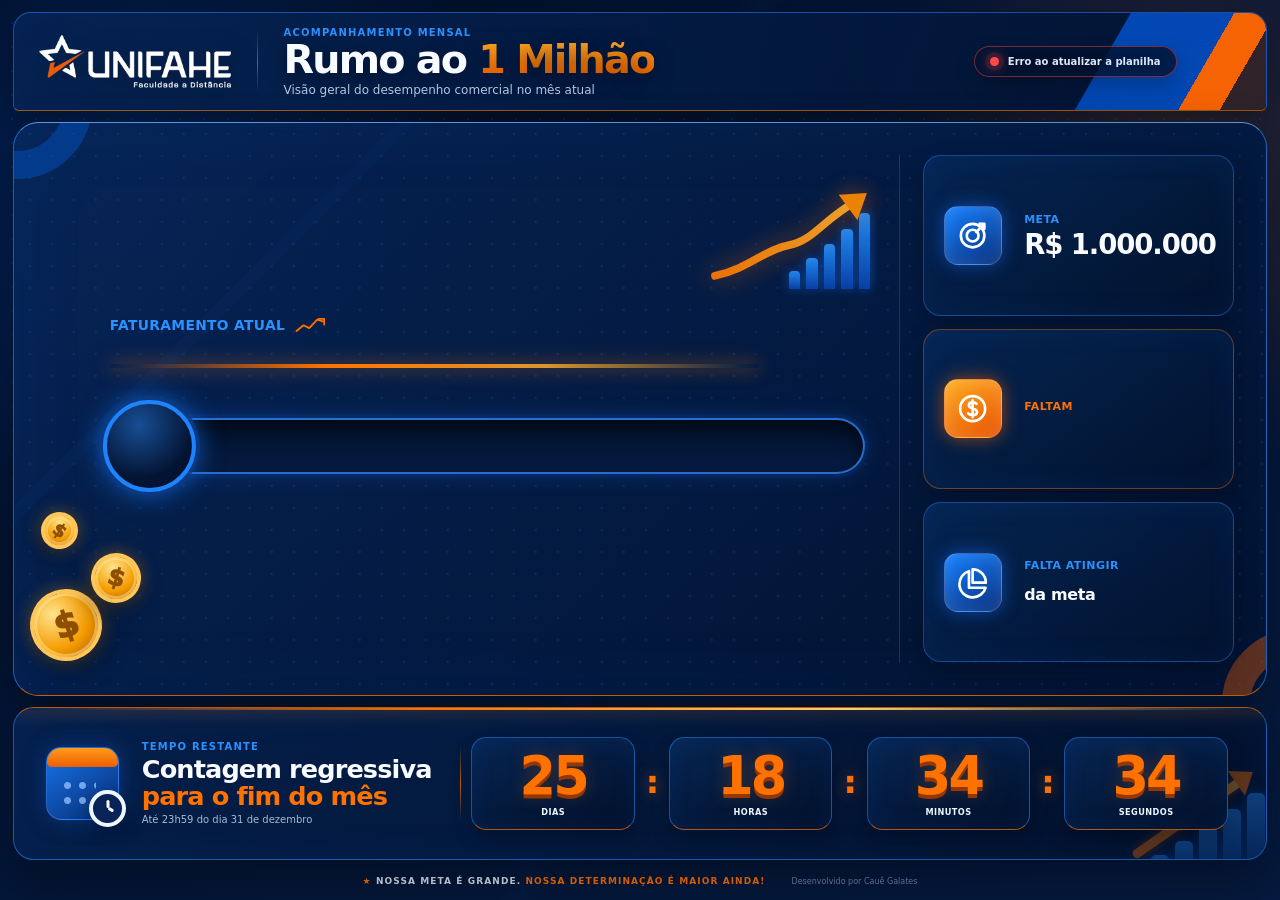
==== commit 8bfc44b0: "Add files via upload" ====
--- a/index.html
+++ b/index.html
@@ -4,13 +4,13 @@
   <meta charset="UTF-8" />
   <meta name="viewport" content="width=device-width, initial-scale=1.0" />
   <meta name="theme-color" content="#031638" />
-  <meta name="description" content="Painel de acompanhamento das metas de faturamento de R$ 1 milhão e R$ 1,2 milhão da UNIFAHE." />
-  <title>Rumo ao 1,2 Milhão | UNIFAHE</title>
+  <meta name="description" content="Painel demonstrativo de acompanhamento da meta de faturamento UNIFAHE." />
+  <title>Rumo ao 1 Milhão | UNIFAHE</title>
   <link rel="stylesheet" href="style.css" />
 
-  <link rel="icon" type="image/png" sizes="32x32" href="favicon.png">
-  <link rel="shortcut icon" href="favicon.ico">
-  <link rel="apple-touch-icon" href="apple-touch-icon.png">
+  <link rel="icon" type="image/png" sizes="32x32" href="assets/favicon.png">
+  <link rel="shortcut icon" href="assets/favicon.ico">
+  <link rel="apple-touch-icon" href="assets/apple-touch-icon.png">
 </head>
 <body>
   <div class="page-loader" id="pageLoader" aria-hidden="true">
@@ -25,28 +25,21 @@
     <span class="shape shape-three"></span>
   </div>
 
-  <main class="dashboard" data-goal="1200000" data-milestone-goal="1000000" data-extra-days="2">
+  <main class="dashboard" data-goal="1000000">
     <header class="topbar">
       <div class="brand-area">
         <img class="brand-logo" src="logoWhite.png" alt="UNIFAHE Faculdade a Distância" />
         <span class="brand-divider" aria-hidden="true"></span>
         <div class="heading-copy">
           <p class="eyebrow">ACOMPANHAMENTO MENSAL</p>
-          <h1>Rumo ao <span>1,2 Milhão</span></h1>
+          <h1>Rumo ao <span>1 Milhão</span></h1>
           <p class="subtitle">Visão geral do desempenho comercial no mês atual</p>
         </div>
       </div>
 
-      <div class="topbar-actions">
-        <div class="extension-pill" aria-label="Prazo estendido em dois dias">
-          <strong>+2 DIAS EXTRAS</strong>
-          <span>Nova meta: R$ 1,2 milhão</span>
-        </div>
-
-        <div class="status-pill is-loading" id="connectionStatus" role="status" aria-live="polite">
-          <span class="status-dot"></span>
-          <span id="connectionStatusText">Conectando à planilha...</span>
-        </div>
+      <div class="status-pill is-loading" id="connectionStatus" role="status" aria-live="polite">
+        <span class="status-dot"></span>
+        <span id="connectionStatusText">Conectando à planilha...</span>
       </div>
     </header>
 
@@ -72,34 +65,32 @@
         <h2 id="currentRevenue" aria-live="polite"></h2>
         <div class="value-glow" aria-hidden="true"></div>
 
-        <div class="manager-spotlight" aria-label="Gerente da UNIFAHE">
-          <span class="manager-aura" aria-hidden="true"></span>
-          <img src="gerente-unifahe.png" alt="Ilustração do gerente da UNIFAHE" />
+        <div class="growth-illustration" aria-hidden="true">
+          <div class="bars">
+            <i style="--h: 22%"></i>
+            <i style="--h: 38%"></i>
+            <i style="--h: 56%"></i>
+            <i style="--h: 74%"></i>
+            <i style="--h: 94%"></i>
+          </div>
+          <svg viewBox="0 0 210 130" fill="none">
+            <defs>
+              <linearGradient id="arrowGradient" x1="18" y1="116" x2="190" y2="14" gradientUnits="userSpaceOnUse">
+                <stop stop-color="#FF7A00"/>
+                <stop offset="1" stop-color="#FFB22F"/>
+              </linearGradient>
+            </defs>
+            <path d="M14 112C55 103 72 81 101 76C129 71 142 45 179 25" stroke="url(#arrowGradient)" stroke-width="9" stroke-linecap="round"/>
+            <path d="M159 17L192 15L181 47" fill="#FF8A00"/>
+          </svg>
         </div>
 
         <div class="progress-area">
-          <div class="progress-track" id="progressTrack" aria-label="Progresso até a meta final de 1,2 milhão">
+          <div class="progress-track" aria-label="Progresso da meta">
             <div class="progress-fill" id="progressFill"></div>
-
-            <div class="goal-marker" id="millionGoalMarker" aria-label="Marco da meta de 1 milhão">
-              <span class="goal-marker-label">
-                <b>META 1 MILHÃO</b>
-                <small id="milestoneGoalRevenue">R$ 1.000.000</small>
-              </span>
-            </div>
-
-            <div class="final-goal-label" aria-hidden="true">
-              <b>META FINAL</b>
-              <small id="finalGoalRevenue">R$ 1.200.000</small>
-            </div>
-
             <div class="progress-badge" id="progressBadge"><span id="progressPercent"></span></div>
           </div>
-          <p class="progress-description">
-            <span><i class="legend-dot legend-current"></i>Progresso atual</span>
-            <span><i class="legend-dot legend-extension"></i>Trecho entre R$ 1 milhão e R$ 1,2 milhão</span>
-            <strong id="progressCaption"></strong>
-          </p>
+          <p><strong id="progressCaption"></strong></p>
         </div>
       </div>
 
@@ -113,8 +104,8 @@
             </svg>
           </div>
           <div>
-            <p>META ESTENDIDA</p>
-            <strong id="goalRevenue">R$ 1.200.000</strong>
+            <p>META</p>
+            <strong id="goalRevenue">R$ 1.000.000</strong>
           </div>
         </article>
 
@@ -155,14 +146,13 @@
         </div>
         <div>
           <p class="eyebrow">TEMPO RESTANTE</p>
-          <h2>Contagem regressiva<br /><span>com +2 dias extras</span></h2>
-          <p id="monthEndText">Prazo estendido em 2 dias</p>
+          <h2>Contagem regressiva<br /><span>para o fim do mês</span></h2>
+          <p id="monthEndText">Até o último dia do mês</p>
         </div>
       </div>
 
-      <div class="countdown" aria-label="Cronômetro até o prazo estendido">
-        <div class="time-box time-box-days">
-          <span class="extra-days-badge">+2</span>
+      <div class="countdown" aria-label="Cronômetro até o fim do mês">
+        <div class="time-box">
           <strong id="days">00</strong>
           <span>Dias</span>
         </div>
--- a/style.css
+++ b/style.css
@@ -1350,535 +1350,3 @@
     line-height: 1.55;
   }
 }
-
-/* =========================================================
-   META ESTENDIDA: R$ 1 MILHÃO + R$ 1,2 MILHÃO
-   ========================================================= */
-.topbar-actions {
-  position: relative;
-  z-index: 3;
-  display: flex;
-  align-items: center;
-  justify-content: flex-end;
-  gap: clamp(10px, 1vw, 16px);
-  margin-right: clamp(45px, 5vw, 82px);
-  flex: 0 0 auto;
-}
-
-.topbar-actions .status-pill {
-  margin-right: 0;
-}
-
-.extension-pill {
-  display: grid;
-  gap: 1px;
-  min-width: clamp(166px, 14.5vw, 230px);
-  padding: 8px 15px;
-  border: 1px solid rgba(255, 133, 24, .78);
-  border-radius: 14px;
-  text-align: center;
-  background: linear-gradient(145deg, rgba(63, 25, 2, .92), rgba(12, 20, 42, .94));
-  box-shadow:
-    inset 0 0 20px rgba(255, 112, 0, .1),
-    0 0 18px rgba(255, 105, 0, .28);
-}
-
-.extension-pill strong {
-  color: var(--orange-light);
-  font-size: clamp(12px, 1vw, 16px);
-  line-height: 1;
-  letter-spacing: .035em;
-  white-space: nowrap;
-}
-
-.extension-pill span {
-  color: #f2f6fc;
-  font-size: clamp(8px, .62vw, 10px);
-  font-weight: 750;
-  white-space: nowrap;
-}
-
-.progress-area {
-  margin-top: clamp(62px, 8.5vh, 86px);
-}
-
-.progress-track {
-  --milestone-position: 83.333333%;
-}
-
-.goal-marker {
-  position: absolute;
-  z-index: 6;
-  top: 50%;
-  left: var(--milestone-position);
-  width: clamp(18px, 1.55vw, 24px);
-  aspect-ratio: 1;
-  transform: translate(-50%, -50%);
-  border: 4px solid #eaf5ff;
-  border-radius: 50%;
-  background: #207fff;
-  box-shadow:
-    0 0 0 4px rgba(26, 119, 255, .32),
-    0 0 18px rgba(34, 139, 255, .95);
-  transition: left .6s ease, background .35s ease, box-shadow .35s ease;
-}
-
-.goal-marker::before {
-  content: "";
-  position: absolute;
-  left: 50%;
-  bottom: calc(100% + 4px);
-  width: 1px;
-  height: clamp(18px, 2.5vh, 28px);
-  transform: translateX(-50%);
-  background: linear-gradient(to top, rgba(59, 150, 255, .9), transparent);
-}
-
-.goal-marker::after {
-  content: "";
-  position: absolute;
-  left: 50%;
-  bottom: calc(100% + clamp(18px, 2.5vh, 28px));
-  transform: translateX(-50%);
-  border-right: 6px solid transparent;
-  border-left: 6px solid transparent;
-  border-top: 8px solid #8fc5ff;
-}
-
-.goal-marker.is-reached {
-  background: var(--orange);
-  box-shadow:
-    0 0 0 4px rgba(255, 120, 0, .28),
-    0 0 20px rgba(255, 116, 0, .95);
-}
-
-.goal-marker-label,
-.final-goal-label {
-  position: absolute;
-  z-index: 7;
-  bottom: calc(100% + clamp(32px, 4.4vh, 45px));
-  display: grid;
-  gap: 2px;
-  width: max-content;
-  line-height: 1.05;
-  pointer-events: none;
-}
-
-.goal-marker-label {
-  right: 50%;
-  padding-right: 10px;
-  text-align: right;
-}
-
-.final-goal-label {
-  right: 0;
-  text-align: right;
-}
-
-.goal-marker-label b,
-.final-goal-label b {
-  color: var(--blue-light);
-  font-size: clamp(9px, .72vw, 12px);
-  font-weight: 950;
-  letter-spacing: .06em;
-  white-space: nowrap;
-}
-
-.goal-marker-label small,
-.final-goal-label small {
-  color: #f5f8fd;
-  font-size: clamp(11px, .93vw, 15px);
-  font-weight: 850;
-  white-space: nowrap;
-  text-shadow: 0 3px 10px rgba(0, 0, 0, .45);
-}
-
-.final-goal-label b {
-  color: var(--orange-light);
-}
-
-.progress-description {
-  display: flex;
-  align-items: center;
-  justify-content: center;
-  flex-wrap: wrap;
-  gap: 9px clamp(14px, 1.8vw, 28px);
-  margin-top: clamp(22px, 3.2vh, 30px) !important;
-  color: #c6d5e9 !important;
-  font-size: clamp(10px, .74vw, 13px) !important;
-  font-weight: 700;
-}
-
-.progress-description > span {
-  display: inline-flex;
-  align-items: center;
-  gap: 7px;
-}
-
-.legend-dot {
-  display: inline-block;
-  width: 9px;
-  height: 9px;
-  border-radius: 2px;
-}
-
-.legend-current {
-  background: var(--orange);
-  box-shadow: 0 0 9px rgba(255, 112, 0, .7);
-}
-
-.legend-extension {
-  background: #237fdc;
-  box-shadow: 0 0 9px rgba(35, 127, 220, .65);
-}
-
-.time-box-days {
-  position: relative;
-  border-color: rgba(255, 126, 18, .86);
-  box-shadow:
-    inset 0 0 28px rgba(255, 113, 0, .09),
-    0 0 18px rgba(255, 102, 0, .2),
-    0 9px 18px rgba(0, 0, 0, .22);
-}
-
-.extra-days-badge {
-  position: absolute;
-  top: -13px;
-  left: -12px;
-  display: grid !important;
-  place-items: center;
-  width: 42px;
-  height: 42px;
-  margin: 0 !important;
-  border: 2px solid var(--orange-light);
-  border-radius: 50%;
-  color: var(--orange-light) !important;
-  background: #08204b;
-  box-shadow: 0 0 18px rgba(255, 111, 0, .6);
-  font-size: 17px !important;
-  font-weight: 1000 !important;
-  line-height: 1 !important;
-  letter-spacing: -.03em !important;
-  text-transform: none !important;
-}
-
-@media (max-height: 760px) and (min-width: 981px) {
-  .progress-area {
-    margin-top: 58px;
-  }
-
-  .goal-marker-label,
-  .final-goal-label {
-    bottom: calc(100% + 34px);
-  }
-}
-
-@media (max-width: 1180px) {
-  .topbar-actions {
-    gap: 8px;
-    margin-right: 38px;
-  }
-
-  .extension-pill {
-    min-width: 152px;
-    padding-inline: 10px;
-  }
-
-  .extension-pill span {
-    display: none;
-  }
-}
-
-@media (max-width: 980px) {
-  .topbar-actions {
-    margin-right: 35px;
-  }
-
-  .extension-pill {
-    min-width: 138px;
-  }
-
-  .progress-area {
-    margin-top: 78px;
-  }
-}
-
-@media (max-width: 720px) {
-  .topbar-actions {
-    position: absolute;
-    right: 13px;
-    bottom: 10px;
-    gap: 7px;
-    margin: 0;
-  }
-
-  .topbar-actions .status-pill {
-    position: static;
-    padding: 7px 10px;
-    font-size: 9px;
-  }
-
-  .extension-pill {
-    min-width: auto;
-    padding: 7px 9px;
-    border-radius: 10px;
-  }
-
-  .extension-pill strong {
-    font-size: 9px;
-  }
-
-  .goal-marker-label small,
-  .final-goal-label small {
-    font-size: 10px;
-  }
-
-  .progress-description {
-    justify-content: flex-start;
-  }
-}
-
-@media (max-width: 520px) {
-  .topbar-actions {
-    right: auto;
-    left: 15px;
-  }
-
-  .extension-pill {
-    display: none;
-  }
-
-  .progress-area {
-    margin-top: 68px;
-  }
-
-  .progress-badge {
-    width: 60px;
-  }
-
-  .goal-marker {
-    width: 16px;
-    border-width: 3px;
-  }
-
-  .goal-marker-label {
-    padding-right: 5px;
-  }
-
-  .goal-marker-label b {
-    font-size: 7px;
-  }
-
-  .goal-marker-label small,
-  .final-goal-label {
-    display: none;
-  }
-
-  .progress-description > span:last-of-type {
-    display: none;
-  }
-
-  .extra-days-badge {
-    top: -10px;
-    left: -7px;
-    width: 34px;
-    height: 34px;
-    font-size: 14px !important;
-  }
-}
-
-/* Marco intermediário fora da barra: evita colisão com a bolinha do percentual. */
-.goal-marker {
-  top: 0;
-  width: 0;
-  height: 0;
-  transform: translateX(-50%);
-  border: 0;
-  border-radius: 0;
-  background: transparent;
-  box-shadow: none;
-}
-
-.goal-marker::before {
-  left: 0;
-  top: clamp(-23px, -2.7vh, -18px);
-  bottom: auto;
-  width: 2px;
-  height: clamp(12px, 1.7vh, 17px);
-  transform: translateX(-50%);
-  border-radius: 999px;
-  background: linear-gradient(to bottom, rgba(143, 197, 255, .25), #8fc5ff);
-  box-shadow: 0 0 10px rgba(54, 146, 255, .72);
-}
-
-.goal-marker::after {
-  left: 0;
-  top: -7px;
-  bottom: auto;
-  transform: translateX(-50%);
-  border-right: 6px solid transparent;
-  border-left: 6px solid transparent;
-  border-top: 8px solid #8fc5ff;
-}
-
-.goal-marker-label {
-  right: auto;
-  left: 50%;
-  bottom: clamp(27px, 3.7vh, 38px);
-  min-width: max-content;
-  padding: 7px 11px 6px;
-  transform: translateX(-50%);
-  border: 1px solid rgba(53, 143, 255, .5);
-  border-radius: 10px;
-  text-align: center;
-  background: linear-gradient(145deg, rgba(5, 38, 86, .98), rgba(2, 18, 45, .98));
-  box-shadow: 0 7px 18px rgba(0, 0, 0, .28), 0 0 14px rgba(31, 119, 255, .16);
-}
-
-.goal-marker.is-reached {
-  background: transparent;
-  box-shadow: none;
-}
-
-.goal-marker.is-reached::before {
-  background: linear-gradient(to bottom, rgba(255, 175, 40, .25), var(--orange-light));
-  box-shadow: 0 0 11px rgba(255, 119, 0, .78);
-}
-
-.goal-marker.is-reached::after {
-  border-top-color: var(--orange-light);
-}
-
-.goal-marker.is-reached .goal-marker-label {
-  border-color: rgba(255, 129, 24, .76);
-  box-shadow: 0 7px 18px rgba(0, 0, 0, .28), 0 0 17px rgba(255, 106, 0, .25);
-}
-
-.goal-marker.is-reached .goal-marker-label b {
-  color: var(--orange-light);
-}
-
-@media (max-width: 720px) {
-  .goal-marker-label {
-    bottom: 29px;
-    padding: 5px 7px;
-  }
-}
-
-@media (max-width: 520px) {
-  .goal-marker {
-    width: 0;
-    height: 0;
-    border: 0;
-  }
-
-  .goal-marker-label {
-    padding: 5px 6px;
-  }
-}
-
-
-/* Gerente integrado ao painel: destaque visual sem cobrir métricas ou a barra. */
-.manager-spotlight {
-  position: absolute;
-  top: clamp(-10px, -1vh, -2px);
-  right: clamp(8px, 1vw, 18px);
-  z-index: 1;
-  width: clamp(150px, 10.5vw, 184px);
-  height: clamp(205px, 27vh, 238px);
-  pointer-events: none;
-  isolation: isolate;
-  filter: drop-shadow(0 18px 22px rgba(0, 0, 0, .38));
-}
-
-.manager-aura {
-  position: absolute;
-  z-index: -1;
-  inset: 8% -8% 2%;
-  border-radius: 46% 46% 32% 32%;
-  background:
-    radial-gradient(circle at 50% 32%, rgba(45, 142, 255, .34), transparent 52%),
-    radial-gradient(circle at 55% 78%, rgba(255, 111, 0, .18), transparent 50%);
-  filter: blur(15px);
-  opacity: .9;
-}
-
-.manager-spotlight img {
-  display: block;
-  width: 100%;
-  height: 100%;
-  object-fit: cover;
-  object-position: 50% 18%;
-  transform: scale(1.08);
-  transform-origin: 50% 12%;
-  border-radius: 38px 38px 28px 28px;
-  -webkit-mask-image: linear-gradient(to bottom, #000 0%, #000 87%, transparent 100%);
-  mask-image: linear-gradient(to bottom, #000 0%, #000 87%, transparent 100%);
-}
-
-.manager-tag {
-  position: absolute;
-  right: 3%;
-  bottom: 4%;
-  padding: 5px 9px;
-  border: 1px solid rgba(255, 140, 30, .72);
-  border-radius: 999px;
-  color: #fff4df;
-  background: linear-gradient(145deg, rgba(76, 31, 2, .94), rgba(8, 23, 49, .94));
-  box-shadow: 0 0 14px rgba(255, 105, 0, .28);
-  font-size: clamp(7px, .55vw, 9px);
-  font-weight: 950;
-  letter-spacing: .08em;
-  white-space: nowrap;
-}
-
-/* Reserva apenas a área superior; a barra continua ocupando toda a largura. */
-@media (min-width: 1181px) {
-  .main-metric .metric-label-row,
-  .main-metric > h2,
-  .main-metric > .value-glow {
-    max-width: calc(100% - clamp(170px, 13vw, 235px));
-  }
-}
-
-@media (max-width: 1180px) and (min-width: 981px) {
-  .manager-spotlight {
-    top: 2%;
-    right: 0;
-    width: 132px;
-    height: 190px;
-    opacity: .92;
-  }
-
-  .manager-tag {
-    display: none;
-  }
-
-  .main-metric .metric-label-row,
-  .main-metric > h2,
-  .main-metric > .value-glow {
-    max-width: calc(100% - 136px);
-  }
-}
-
-@media (max-width: 980px) {
-  .manager-spotlight {
-    display: none;
-  }
-}
-
-
-/* Gerente recortado: PNG transparente, sem fundo ou máscara. */
-.manager-aura {
-  display: none;
-}
-
-.manager-spotlight img {
-  object-fit: cover;
-  object-position: 50% 18%;
-  transform: scale(1.08);
-  transform-origin: 50% 12%;
-  border-radius: 0;
-  -webkit-mask-image: none;
-  mask-image: none;
-}
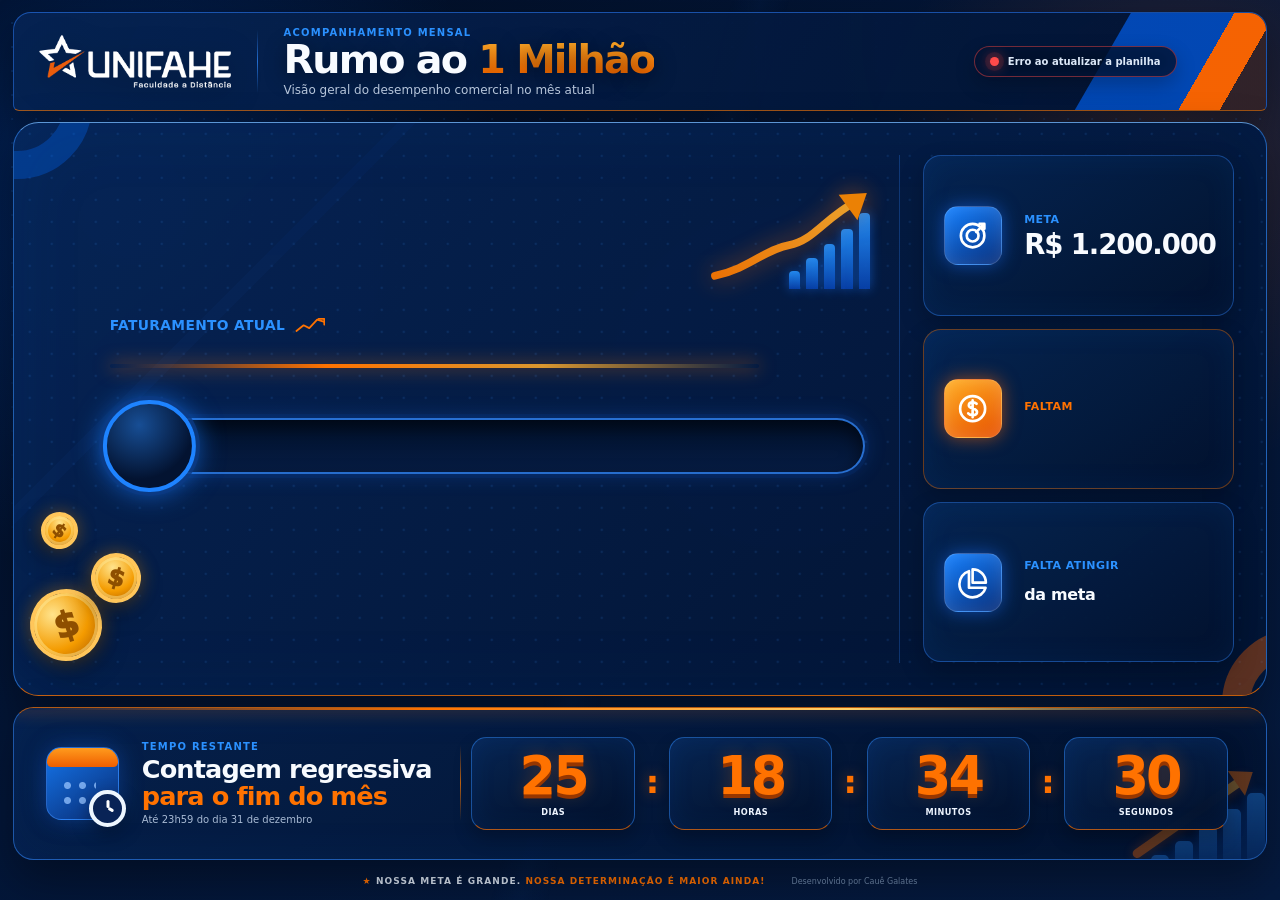
==== commit 027235b8: "Update goal revenue from R$ 1.000.000 to R$ 1.200.000" ====
--- a/index.html
+++ b/index.html
@@ -105,7 +105,7 @@
           </div>
           <div>
             <p>META</p>
-            <strong id="goalRevenue">R$ 1.000.000</strong>
+            <strong id="goalRevenue">R$ 1.200.000</strong>
           </div>
         </article>
 
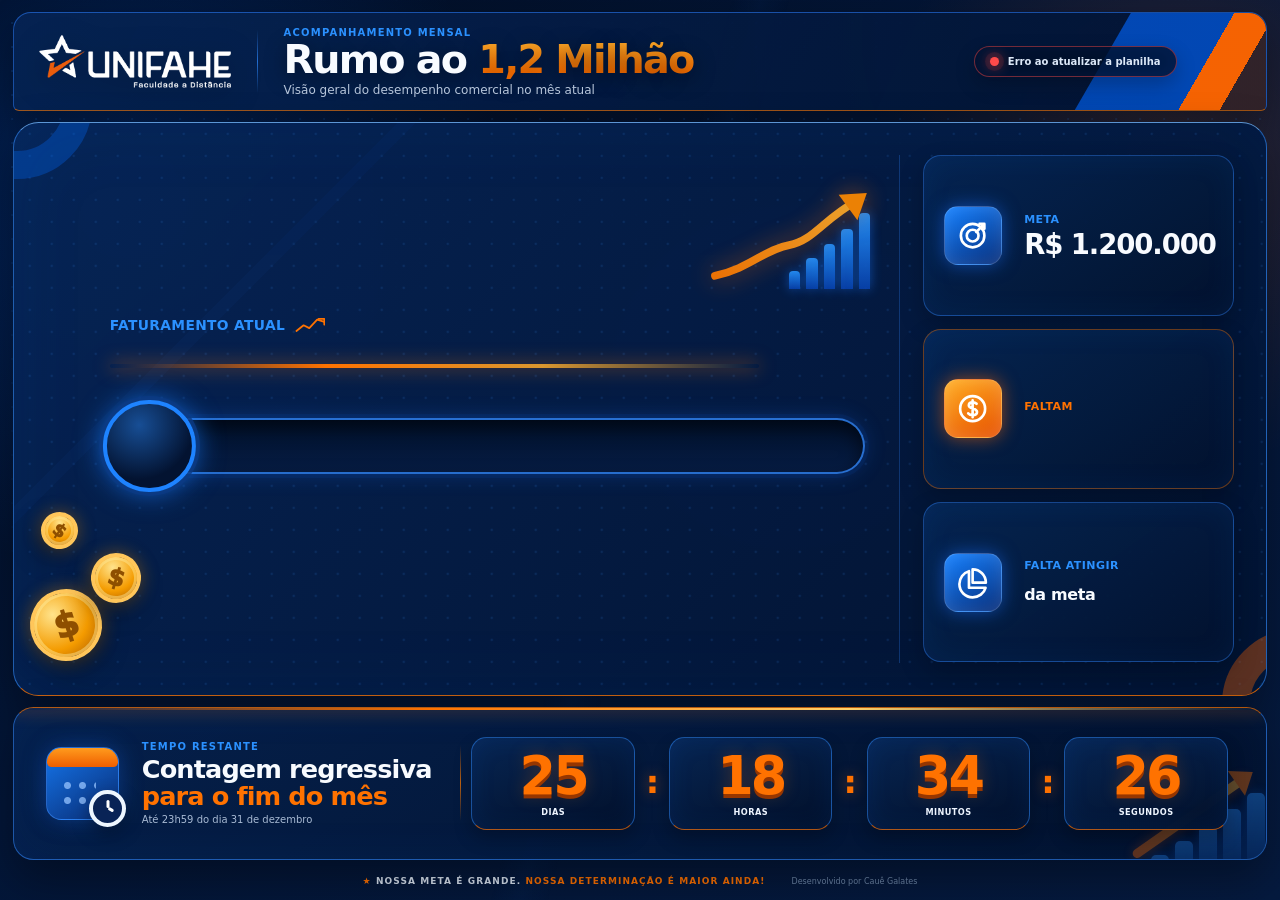
==== commit 31c2705f: "Update title and goal to reflect new target" ====
--- a/index.html
+++ b/index.html
@@ -5,7 +5,7 @@
   <meta name="viewport" content="width=device-width, initial-scale=1.0" />
   <meta name="theme-color" content="#031638" />
   <meta name="description" content="Painel demonstrativo de acompanhamento da meta de faturamento UNIFAHE." />
-  <title>Rumo ao 1 Milhão | UNIFAHE</title>
+  <title>Rumo ao 1,2 Milhão | UNIFAHE</title>
   <link rel="stylesheet" href="style.css" />
 
   <link rel="icon" type="image/png" sizes="32x32" href="assets/favicon.png">
@@ -25,14 +25,14 @@
     <span class="shape shape-three"></span>
   </div>
 
-  <main class="dashboard" data-goal="1000000">
+  <main class="dashboard" data-goal="1200000">
     <header class="topbar">
       <div class="brand-area">
         <img class="brand-logo" src="logoWhite.png" alt="UNIFAHE Faculdade a Distância" />
         <span class="brand-divider" aria-hidden="true"></span>
         <div class="heading-copy">
           <p class="eyebrow">ACOMPANHAMENTO MENSAL</p>
-          <h1>Rumo ao <span>1 Milhão</span></h1>
+          <h1>Rumo ao <span>1,2 Milhão</span></h1>
           <p class="subtitle">Visão geral do desempenho comercial no mês atual</p>
         </div>
       </div>
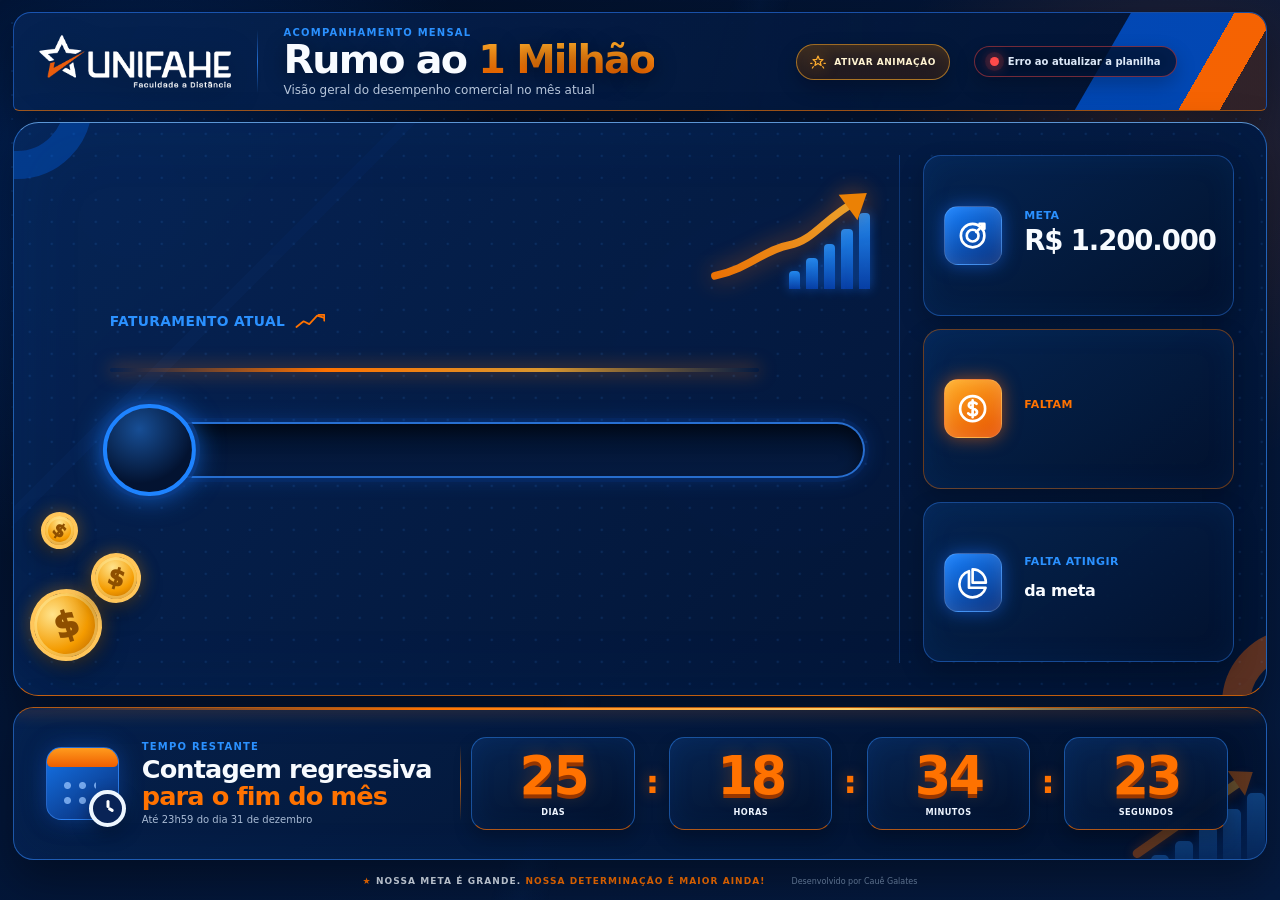
==== commit 98f61dfd: "Add files via upload" ====
--- a/index.html
+++ b/index.html
@@ -5,7 +5,7 @@
   <meta name="viewport" content="width=device-width, initial-scale=1.0" />
   <meta name="theme-color" content="#031638" />
   <meta name="description" content="Painel demonstrativo de acompanhamento da meta de faturamento UNIFAHE." />
-  <title>Rumo ao 1,2 Milhão | UNIFAHE</title>
+  <title>Rumo ao 1 Milhão | UNIFAHE</title>
   <link rel="stylesheet" href="style.css" />
 
   <link rel="icon" type="image/png" sizes="32x32" href="assets/favicon.png">
@@ -19,11 +19,43 @@
     <p>Carregando painel...</p>
   </div>
 
+  <section class="goal-countdown-overlay" id="goalCountdownOverlay" aria-hidden="true" hidden>
+    <div class="goal-countdown-backdrop" aria-hidden="true"></div>
+    <div class="goal-countdown-ring ring-one" aria-hidden="true"></div>
+    <div class="goal-countdown-ring ring-two" aria-hidden="true"></div>
+    <div class="goal-countdown-content" role="status" aria-live="assertive">
+      <span class="goal-countdown-kicker">A META FOI ALCANÇADA</span>
+      <strong class="goal-countdown-number" id="goalCountdownNumber">3</strong>
+      <span class="goal-countdown-message">Prepare-se para comemorar</span>
+    </div>
+  </section>
+
   <div class="background-shapes" aria-hidden="true">
     <span class="shape shape-one"></span>
     <span class="shape shape-two"></span>
     <span class="shape shape-three"></span>
   </div>
+
+  <section class="million-celebration" id="millionCelebration" aria-hidden="true" hidden>
+    <canvas class="celebration-canvas" id="celebrationCanvas" aria-hidden="true"></canvas>
+    <div class="celebration-flash" aria-hidden="true"></div>
+    <div class="celebration-rays" aria-hidden="true"></div>
+
+    <div class="celebration-content" role="dialog" aria-modal="false" aria-labelledby="celebrationTitle">
+      <button class="celebration-close" id="celebrationClose" type="button" aria-label="Fechar comemoração">×</button>
+      <span class="celebration-kicker">CONQUISTA HISTÓRICA</span>
+
+      <div class="celebration-medal" aria-hidden="true">
+        <span class="celebration-star">★</span>
+        <strong>1</strong>
+        <div class="celebration-ribbon"><span>MILHÃO</span></div>
+      </div>
+
+      <h2 id="celebrationTitle">META ALCANÇADA!</h2>
+      <p class="celebration-value">R$ 1.200.000</p>
+      <p class="celebration-message">Parabéns, equipe! Essa conquista é resultado da força de todos.</p>
+    </div>
+  </section>
 
   <main class="dashboard" data-goal="1200000">
     <header class="topbar">
@@ -32,10 +64,18 @@
         <span class="brand-divider" aria-hidden="true"></span>
         <div class="heading-copy">
           <p class="eyebrow">ACOMPANHAMENTO MENSAL</p>
-          <h1>Rumo ao <span>1,2 Milhão</span></h1>
+          <h1>Rumo ao <span>1 Milhão</span></h1>
           <p class="subtitle">Visão geral do desempenho comercial no mês atual</p>
         </div>
       </div>
+
+      <button class="celebration-trigger" id="celebrationTrigger" type="button" title="Ativar a animação de 1,2 milhão">
+        <svg viewBox="0 0 24 24" fill="none" aria-hidden="true">
+          <path d="M12 3L14.1 8.1L19.5 8.5L15.4 12L16.7 17.3L12 14.4L7.3 17.3L8.6 12L4.5 8.5L9.9 8.1L12 3Z" stroke="currentColor" stroke-width="1.8" stroke-linejoin="round"/>
+          <path d="M5 19L3.5 21M19 19L20.5 21M3 14H1M23 14H21" stroke="currentColor" stroke-width="1.8" stroke-linecap="round"/>
+        </svg>
+        <span>ATIVAR ANIMAÇÃO</span>
+      </button>
 
       <div class="status-pill is-loading" id="connectionStatus" role="status" aria-live="polite">
         <span class="status-dot"></span>
@@ -44,6 +84,18 @@
     </header>
 
     <section class="performance-card">
+      <canvas class="performance-celebration-layer" id="performanceCelebrationLayer" aria-hidden="true"></canvas>
+      <div class="performance-celebration-glow" aria-hidden="true"></div>
+      <div class="performance-fireworks" aria-hidden="true">
+        <span class="performance-firework firework-left"></span>
+        <span class="performance-firework firework-far-left"></span>
+        <span class="performance-firework firework-center"></span>
+        <span class="performance-firework firework-right"></span>
+        <span class="performance-firework firework-far-right"></span>
+        <span class="light-burst light-burst-left"></span>
+        <span class="light-burst light-burst-center"></span>
+        <span class="light-burst light-burst-right"></span>
+      </div>
       <span class="corner-accent corner-left" aria-hidden="true"></span>
       <span class="corner-accent corner-right" aria-hidden="true"></span>
 
@@ -63,6 +115,10 @@
         </div>
 
         <h2 id="currentRevenue" aria-live="polite"></h2>
+        <div class="goal-status-banner" id="goalStatusBanner" aria-live="polite">
+          <span class="goal-status-title">★ META ALCANÇADA! ★</span>
+          <span class="goal-status-subtitle">Parabéns, time! Rumo ao próximo nível.</span>
+        </div>
         <div class="value-glow" aria-hidden="true"></div>
 
         <div class="growth-illustration" aria-hidden="true">
@@ -106,7 +162,9 @@
           <div>
             <p>META</p>
             <strong id="goalRevenue">R$ 1.200.000</strong>
-          </div>
+            <span class="metric-helper" id="goalRevenueHelper">META ALCANÇADA!</span>
+          </div>
+          <span class="metric-check" aria-hidden="true">✓</span>
         </article>
 
         <article class="metric-box metric-orange">
@@ -119,7 +177,9 @@
           <div>
             <p>FALTAM</p>
             <strong id="remainingRevenue"></strong>
-          </div>
+            <span class="metric-helper" id="remainingRevenueHelper">PARABÉNS! META ATINGIDA!</span>
+          </div>
+          <span class="metric-check" aria-hidden="true">✓</span>
         </article>
 
         <article class="metric-box metric-blue">
@@ -132,7 +192,9 @@
           <div>
             <p>FALTA ATINGIR</p>
             <strong><span id="remainingPercent"></span> <small>da meta</small></strong>
-          </div>
+            <span class="metric-helper" id="remainingPercentHelper">META 100% CONCLUÍDA!</span>
+          </div>
+          <span class="metric-check" aria-hidden="true">✓</span>
         </article>
       </aside>
     </section>
--- a/style.css
+++ b/style.css
@@ -280,6 +280,59 @@
   box-shadow: 0 0 0 5px rgba(36, 223, 141, .1), 0 0 14px var(--success);
 }
 
+.celebration-trigger {
+  position: relative;
+  z-index: 3;
+  flex: 0 0 auto;
+  display: inline-flex;
+  align-items: center;
+  justify-content: center;
+  gap: 8px;
+  margin-left: auto;
+  padding: 9px 13px;
+  border: 1px solid rgba(255, 171, 38, .58);
+  border-radius: 999px;
+  color: #fff4d2;
+  background:
+    linear-gradient(180deg, rgba(255, 139, 0, .2), rgba(113, 42, 0, .22)),
+    rgba(1, 15, 41, .88);
+  box-shadow:
+    inset 0 0 18px rgba(255, 160, 25, .09),
+    0 8px 20px rgba(0, 0, 0, .24);
+  font: inherit;
+  font-size: clamp(9px, .66vw, 11px);
+  font-weight: 900;
+  letter-spacing: .055em;
+  white-space: nowrap;
+  cursor: pointer;
+  transition: transform .18s ease, border-color .18s ease, box-shadow .18s ease, background .18s ease;
+}
+
+.celebration-trigger svg {
+  width: 16px;
+  height: 16px;
+  color: #ffae2f;
+  filter: drop-shadow(0 0 7px rgba(255, 153, 0, .6));
+}
+
+.celebration-trigger:hover,
+.celebration-trigger:focus-visible {
+  transform: translateY(-2px);
+  border-color: rgba(255, 206, 92, .95);
+  background:
+    linear-gradient(180deg, rgba(255, 160, 24, .34), rgba(129, 49, 0, .3)),
+    rgba(1, 15, 41, .92);
+  box-shadow:
+    inset 0 0 22px rgba(255, 180, 50, .16),
+    0 0 22px rgba(255, 139, 0, .23),
+    0 10px 22px rgba(0, 0, 0, .28);
+  outline: none;
+}
+
+.celebration-trigger:active {
+  transform: translateY(0) scale(.97);
+}
+
 .performance-card {
   position: relative;
   display: grid;
@@ -1048,6 +1101,11 @@
     margin-right: 35px;
   }
 
+  .celebration-trigger {
+    padding: 8px 11px;
+    font-size: 9px;
+  }
+
   .performance-card {
     grid-template-columns: 1fr;
     min-height: auto;
@@ -1154,6 +1212,15 @@
     font-size: 9px;
   }
 
+  .celebration-trigger {
+    position: absolute;
+    right: 13px;
+    top: 10px;
+    margin: 0;
+    padding: 7px 10px;
+    font-size: 8px;
+  }
+
   .main-metric {
     min-height: 310px;
     padding-left: 50px;
@@ -1257,6 +1324,22 @@
     bottom: 10px;
   }
 
+  .celebration-trigger {
+    left: auto;
+    right: 15px;
+    top: auto;
+    bottom: 10px;
+  }
+
+  .celebration-trigger span {
+    display: none;
+  }
+
+  .celebration-trigger svg {
+    width: 17px;
+    height: 17px;
+  }
+
   .performance-card {
     padding: 23px 16px 18px;
     border-radius: 19px;
@@ -1350,3 +1433,1337 @@
     line-height: 1.55;
   }
 }
+
+
+/* ==========================================================
+   CELEBRAÇÃO AUTOMÁTICA — META DE R$ 1 MILHÃO
+   ========================================================== */
+.million-celebration {
+  position: fixed;
+  inset: 0;
+  z-index: 90;
+  display: grid;
+  place-items: center;
+  overflow: hidden;
+  padding: 24px;
+  opacity: 0;
+  visibility: hidden;
+  pointer-events: none;
+  background:
+    radial-gradient(circle at 50% 47%, rgba(255, 175, 32, .18), transparent 27%),
+    rgba(1, 9, 27, .38);
+  backdrop-filter: blur(2px);
+  transition: opacity .55s ease, visibility .55s ease;
+}
+
+.million-celebration[hidden] {
+  display: none;
+}
+
+.million-celebration.is-active {
+  opacity: 1;
+  visibility: visible;
+}
+
+.million-celebration.is-leaving {
+  opacity: 0;
+  visibility: hidden;
+}
+
+.celebration-canvas,
+.celebration-flash,
+.celebration-rays {
+  position: absolute;
+  inset: 0;
+  width: 100%;
+  height: 100%;
+  pointer-events: none;
+}
+
+.celebration-canvas {
+  z-index: 1;
+}
+
+.celebration-flash {
+  z-index: 0;
+  opacity: 0;
+  background: radial-gradient(circle at center, rgba(255, 240, 174, .9), rgba(255, 160, 18, .22) 30%, transparent 65%);
+}
+
+.million-celebration.is-active .celebration-flash {
+  animation: millionFlash 1.15s ease-out both;
+}
+
+.celebration-rays {
+  left: 50%;
+  top: 50%;
+  width: min(880px, 82vw);
+  height: min(880px, 82vw);
+  transform: translate(-50%, -50%) scale(.55) rotate(0deg);
+  opacity: 0;
+  border-radius: 50%;
+  background: repeating-conic-gradient(
+    from 0deg,
+    rgba(255, 196, 72, .13) 0deg 8deg,
+    transparent 8deg 18deg
+  );
+  mask-image: radial-gradient(circle, transparent 0 19%, #000 35% 67%, transparent 76%);
+}
+
+.million-celebration.is-active .celebration-rays {
+  animation: millionRays 8s linear both;
+}
+
+.celebration-content {
+  position: relative;
+  z-index: 3;
+  display: grid;
+  justify-items: center;
+  width: min(650px, 92vw);
+  padding: clamp(20px, 3vh, 34px) clamp(22px, 4vw, 50px) clamp(24px, 4vh, 40px);
+  transform: translateY(42px) scale(.58);
+  opacity: 0;
+  text-align: center;
+  border: 1px solid rgba(255, 194, 72, .78);
+  border-radius: clamp(24px, 2.2vw, 34px);
+  background:
+    linear-gradient(145deg, rgba(8, 38, 84, .97), rgba(2, 13, 39, .97)),
+    radial-gradient(circle at 50% 0%, rgba(255, 176, 26, .3), transparent 45%);
+  box-shadow:
+    0 0 0 5px rgba(255, 163, 18, .09),
+    0 0 70px rgba(255, 153, 0, .42),
+    0 28px 70px rgba(0, 0, 0, .58),
+    inset 0 0 44px rgba(255, 177, 35, .08);
+  pointer-events: auto;
+}
+
+.million-celebration.is-active .celebration-content {
+  animation: millionContentIn .95s cubic-bezier(.17, .86, .26, 1.2) .2s forwards;
+}
+
+.celebration-content::before,
+.celebration-content::after {
+  content: "";
+  position: absolute;
+  left: 10%;
+  right: 10%;
+  height: 2px;
+  background: linear-gradient(90deg, transparent, #ffbd40, #fff0b4, #ff8a00, transparent);
+  box-shadow: 0 0 18px rgba(255, 166, 26, .9);
+}
+
+.celebration-content::before { top: 0; }
+.celebration-content::after { bottom: 0; }
+
+.celebration-close {
+  position: absolute;
+  top: 12px;
+  right: 14px;
+  display: grid;
+  place-items: center;
+  width: 35px;
+  height: 35px;
+  padding: 0;
+  border: 1px solid rgba(255,255,255,.18);
+  border-radius: 50%;
+  color: rgba(255,255,255,.78);
+  background: rgba(1, 14, 40, .6);
+  font: 400 25px/1 Arial, sans-serif;
+  cursor: pointer;
+  transition: border-color .2s ease, color .2s ease, transform .2s ease;
+}
+
+.celebration-close:hover,
+.celebration-close:focus-visible {
+  color: #fff;
+  border-color: rgba(255, 188, 52, .7);
+  transform: scale(1.08);
+  outline: none;
+}
+
+.celebration-kicker {
+  margin-bottom: 2px;
+  color: #65adff;
+  font-size: clamp(10px, .8vw, 13px);
+  font-weight: 1000;
+  letter-spacing: .22em;
+}
+
+.celebration-medal {
+  position: relative;
+  display: grid;
+  place-items: center;
+  width: clamp(165px, 18vw, 245px);
+  height: clamp(170px, 19vw, 250px);
+  margin: -4px 0 -20px;
+  filter: drop-shadow(0 14px 20px rgba(0, 0, 0, .4));
+}
+
+.celebration-medal::before {
+  content: "";
+  position: absolute;
+  left: 50%;
+  top: 44%;
+  width: 82%;
+  aspect-ratio: 1;
+  transform: translate(-50%, -50%);
+  border: 3px solid rgba(255, 207, 91, .78);
+  border-radius: 50%;
+  background:
+    radial-gradient(circle at 37% 28%, #fff4b1 0 4%, #ffc33a 18%, #f18400 57%, #9d4300 100%);
+  box-shadow:
+    inset 0 0 0 6px rgba(255, 244, 175, .28),
+    inset 0 -18px 25px rgba(111, 41, 0, .32),
+    0 0 44px rgba(255, 171, 20, .65);
+}
+
+.celebration-medal strong {
+  position: relative;
+  z-index: 2;
+  margin-top: -12%;
+  color: #fff1a2;
+  font-family: Impact, Haettenschweiler, "Arial Narrow Bold", sans-serif;
+  font-size: clamp(112px, 13vw, 180px);
+  font-weight: 900;
+  line-height: .76;
+  letter-spacing: -.07em;
+  -webkit-text-stroke: 2px #a94d00;
+  text-shadow:
+    0 3px 0 #ffcf55,
+    0 8px 0 #9a3c00,
+    0 13px 20px rgba(83, 27, 0, .52),
+    0 0 22px rgba(255, 240, 145, .72);
+}
+
+.celebration-star {
+  position: absolute;
+  z-index: 4;
+  top: 1%;
+  right: 13%;
+  color: #fff3a0;
+  font-size: clamp(22px, 2.4vw, 35px);
+  text-shadow: 0 0 18px #fff, 0 0 30px #ffb100;
+  animation: starTwinkle 1s ease-in-out infinite alternate;
+}
+
+.celebration-ribbon {
+  position: absolute;
+  z-index: 5;
+  left: 50%;
+  bottom: 9%;
+  min-width: 112%;
+  padding: 10px 34px 11px;
+  transform: translateX(-50%);
+  clip-path: polygon(0 12%, 12% 18%, 16% 0, 84% 0, 88% 18%, 100% 12%, 93% 50%, 100% 88%, 86% 84%, 82% 100%, 18% 100%, 14% 84%, 0 88%, 7% 50%);
+  background: linear-gradient(180deg, #ffd965, #f19a00 48%, #bd5a00 100%);
+  box-shadow: 0 10px 22px rgba(73, 24, 0, .45);
+}
+
+.celebration-ribbon span {
+  display: block;
+  color: #572100;
+  font-size: clamp(21px, 2.4vw, 34px);
+  font-weight: 1000;
+  letter-spacing: .08em;
+  text-shadow: 0 1px 0 rgba(255,255,255,.42);
+}
+
+.celebration-content h2 {
+  margin: 8px 0 1px;
+  color: #ffc54b;
+  font-size: clamp(34px, 4.6vw, 68px);
+  line-height: .96;
+  letter-spacing: -.045em;
+  text-shadow: 0 0 24px rgba(255, 164, 0, .5), 0 5px 0 rgba(115, 41, 0, .72);
+}
+
+.celebration-value {
+  margin: 7px 0 8px;
+  color: #fff;
+  font-size: clamp(24px, 2.5vw, 38px);
+  font-weight: 1000;
+  letter-spacing: -.04em;
+}
+
+.celebration-message {
+  max-width: 530px;
+  margin: 0;
+  color: #dbe8f8;
+  font-size: clamp(13px, 1.15vw, 18px);
+  line-height: 1.45;
+}
+
+body.goal-achieved .performance-card {
+  border-color: rgba(255, 177, 39, .82);
+  box-shadow:
+    0 0 0 4px rgba(255, 163, 19, .06),
+    0 0 42px rgba(255, 145, 0, .26),
+    var(--shadow),
+    inset 0 0 90px rgba(255, 144, 0, .08);
+}
+
+body.goal-achieved .main-metric h2 {
+  color: #fff7d7;
+  text-shadow:
+    0 6px 0 rgba(123, 48, 0, .78),
+    0 14px 28px rgba(0,0,0,.52),
+    0 0 30px rgba(255, 183, 42, .4);
+}
+
+body.goal-achieved .value-glow {
+  height: 5px;
+  background: linear-gradient(90deg, transparent, #ffd55d, #fff3b0, #ff8a00, transparent);
+  box-shadow: 0 0 28px rgba(255, 173, 27, .95);
+}
+
+body.goal-achieved .progress-track {
+  border-color: rgba(255, 193, 67, .9);
+  box-shadow:
+    inset 0 8px 18px rgba(0,0,0,.55),
+    0 0 0 4px rgba(255, 154, 0, .08),
+    0 0 30px rgba(255, 154, 0, .45);
+}
+
+body.goal-achieved .progress-fill {
+  background:
+    repeating-linear-gradient(125deg, rgba(255,255,255,.15) 0 18px, transparent 18px 36px),
+    linear-gradient(180deg, #ffe277, #ff9a00 72%);
+  box-shadow: inset 0 0 14px rgba(255,255,255,.42), 0 0 28px rgba(255, 164, 0, .95);
+}
+
+body.goal-achieved .progress-badge {
+  border-color: #ffd35f;
+  background: radial-gradient(circle at 38% 25%, #9d5a00, #311300 68%);
+  box-shadow: 0 0 0 4px rgba(124, 53, 0, .78), 0 0 34px rgba(255, 178, 27, .92);
+  animation: achievedBadgePulse 1.65s ease-in-out 3;
+}
+
+body.goal-achieved .metric-box:first-child {
+  border-color: rgba(43, 223, 137, .55);
+  box-shadow: inset 0 0 30px rgba(36, 223, 141, .08), 0 0 24px rgba(36, 223, 141, .12);
+}
+
+body.goal-achieved .status-pill.is-connected {
+  border-color: rgba(36, 223, 141, .42);
+  color: #d9ffed;
+}
+
+@keyframes millionFlash {
+  0% { opacity: 0; transform: scale(.45); }
+  18% { opacity: .95; }
+  100% { opacity: 0; transform: scale(1.25); }
+}
+
+@keyframes millionRays {
+  0% { opacity: 0; transform: translate(-50%, -50%) scale(.55) rotate(0deg); }
+  12% { opacity: .78; }
+  76% { opacity: .34; }
+  100% { opacity: 0; transform: translate(-50%, -50%) scale(1.18) rotate(55deg); }
+}
+
+@keyframes millionContentIn {
+  0% { opacity: 0; transform: translateY(42px) scale(.58); }
+  68% { opacity: 1; transform: translateY(-5px) scale(1.035); }
+  100% { opacity: 1; transform: translateY(0) scale(1); }
+}
+
+@keyframes starTwinkle {
+  from { opacity: .55; transform: scale(.78) rotate(-8deg); }
+  to { opacity: 1; transform: scale(1.12) rotate(8deg); }
+}
+
+@keyframes achievedBadgePulse {
+  0%, 100% { transform: translate(-50%, -50%) scale(1); }
+  50% { transform: translate(-50%, -50%) scale(1.1); }
+}
+
+@media (max-width: 620px) {
+  .million-celebration {
+    padding: 12px;
+  }
+
+  .celebration-content {
+    padding: 20px 18px 28px;
+    border-radius: 22px;
+  }
+
+  .celebration-close {
+    top: 9px;
+    right: 9px;
+    width: 32px;
+    height: 32px;
+  }
+
+  .celebration-medal {
+    margin-bottom: -13px;
+  }
+}
+
+@media (prefers-reduced-motion: reduce) {
+  .million-celebration *,
+  body.goal-achieved .progress-badge {
+    animation-duration: .01ms !important;
+    animation-iteration-count: 1 !important;
+  }
+}
+
+
+/* ===== AJUSTE META DE 1 MILHÃO ===== */
+.performance-card {
+  position: relative;
+  overflow: hidden;
+}
+
+.performance-celebration-layer,
+.performance-celebration-glow {
+  position: absolute;
+  inset: 0;
+  pointer-events: none;
+}
+
+.performance-celebration-layer {
+  z-index: 1;
+  width: 100%;
+  height: 100%;
+  opacity: 0;
+  transition: opacity .35s ease;
+}
+
+.performance-celebration-glow {
+  z-index: 1;
+  opacity: 0;
+  transition: opacity .45s ease;
+  background:
+    radial-gradient(circle at 40% 40%, rgba(255, 190, 48, .30), transparent 26%),
+    radial-gradient(circle at 65% 28%, rgba(255, 172, 38, .22), transparent 20%),
+    radial-gradient(circle at 50% 58%, rgba(255, 214, 96, .16), transparent 28%);
+}
+
+.main-metric,
+.metric-stack {
+  position: relative;
+  z-index: 2;
+}
+
+#currentRevenue {
+  position: relative;
+  z-index: 2;
+  transform-origin: left center;
+  transition: transform .65s cubic-bezier(.18, .9, .2, 1.15), text-shadow .35s ease, letter-spacing .35s ease;
+}
+
+.goal-status-banner {
+  display: grid;
+  gap: 4px;
+  margin-top: 8px;
+  max-height: 0;
+  opacity: 0;
+  overflow: hidden;
+  transform: translateY(-10px);
+  transition: max-height .45s ease, opacity .35s ease, transform .45s ease;
+}
+
+.goal-status-title {
+  color: #ffd86a;
+  font-size: clamp(16px, 1.4vw, 24px);
+  font-weight: 1000;
+  letter-spacing: .08em;
+  text-transform: uppercase;
+  text-shadow: 0 0 16px rgba(255, 188, 52, .5);
+}
+
+.goal-status-subtitle {
+  color: #fff4cf;
+  font-size: clamp(12px, .95vw, 17px);
+  font-weight: 700;
+}
+
+.progress-track::after {
+  content: "";
+  position: absolute;
+  inset: -2px;
+  border-radius: inherit;
+  opacity: 0;
+  transition: opacity .35s ease;
+  background: linear-gradient(90deg, rgba(255, 216, 90, .06), rgba(255, 255, 255, .22), rgba(255, 186, 38, .06));
+  filter: blur(8px);
+}
+
+.progress-fill,
+.progress-badge {
+  transition: width 1.4s cubic-bezier(.2, .85, .25, 1), left 1.4s cubic-bezier(.2, .85, .25, 1), box-shadow .35s ease, border-color .35s ease, background .35s ease, transform .35s ease;
+}
+
+body.goal-achieved .performance-celebration-layer,
+body.goal-achieved .performance-celebration-glow {
+  opacity: 1;
+}
+
+body.goal-achieved #currentRevenue {
+  font-size: clamp(72px, 6.3vw, 118px);
+  color: transparent;
+  background: linear-gradient(180deg, #fff9d4 0%, #ffe38c 14%, #ffc938 38%, #ffab1e 62%, #fff0a0 100%);
+  -webkit-background-clip: text;
+  background-clip: text;
+  -webkit-text-fill-color: transparent;
+  text-shadow: 0 8px 24px rgba(255, 175, 24, .28);
+  letter-spacing: -.04em;
+}
+
+body.goal-achieved .goal-status-banner {
+  max-height: 90px;
+  opacity: 1;
+  transform: translateY(0);
+}
+
+body.goal-achieved .value-glow {
+  opacity: .9;
+  filter: blur(12px);
+  background: radial-gradient(circle at 50% 50%, rgba(255, 190, 48, .85), rgba(255, 138, 0, .42) 42%, transparent 72%);
+}
+
+body.goal-achieved #progressFill {
+  background: linear-gradient(90deg, #fff7be 0%, #ffd651 16%, #ffbe29 48%, #ffac1d 72%, #ffe17a 100%);
+  box-shadow: 0 0 0 1px rgba(255, 226, 120, .55), 0 0 18px rgba(255, 184, 31, .45), 0 0 34px rgba(255, 156, 26, .35);
+}
+
+body.goal-achieved .progress-track::after {
+  opacity: 1;
+}
+
+body.goal-achieved #progressBadge {
+  border-color: rgba(255, 219, 111, .95);
+  background: radial-gradient(circle at 30% 25%, rgba(255, 244, 176, .26), rgba(8, 24, 60, .98) 58%);
+  box-shadow: 0 0 0 5px rgba(255, 204, 69, .12), 0 0 18px rgba(255, 193, 59, .32);
+  transform: translateY(-50%) scale(1.05);
+}
+
+body.goal-achieved #progressPercent,
+body.goal-achieved #progressCaption {
+  color: #ffe28e;
+}
+
+body.goal-achieved .metric-box {
+  box-shadow: 0 18px 42px rgba(0, 0, 0, .36), inset 0 0 0 1px rgba(255, 186, 36, .1);
+}
+
+body.goal-achieved .metric-orange {
+  border-color: rgba(255, 196, 67, .42);
+}
+
+body.goal-achieved .metric-orange strong {
+  color: #ffd46d;
+}
+
+body.goal-achieved .metric-blue strong,
+body.goal-achieved .metric-blue p,
+body.goal-achieved .metric-orange p {
+  text-shadow: 0 0 14px rgba(255, 188, 52, .12);
+}
+
+body.goal-preview #connectionStatus {
+  border-color: rgba(255, 196, 67, .38);
+}
+
+body.goal-animating #currentRevenue {
+  animation: millionGrowIn 1s cubic-bezier(.18, .9, .2, 1.15), millionGlowPulse 2.6s ease-in-out 1s infinite;
+}
+
+body.goal-animating .goal-status-title {
+  animation: textShine 1.4s ease .35s both;
+}
+
+@keyframes millionGrowIn {
+  0% { transform: scale(.76); filter: brightness(.9); }
+  60% { transform: scale(1.12); filter: brightness(1.12); }
+  100% { transform: scale(1.03); filter: brightness(1); }
+}
+
+@keyframes millionGlowPulse {
+  0%, 100% { transform: scale(1.03); }
+  50% { transform: scale(1.06); }
+}
+
+@keyframes textShine {
+  0% { opacity: 0; transform: translateY(12px); }
+  100% { opacity: 1; transform: translateY(0); }
+}
+
+@media (max-width: 920px) {
+  body.goal-achieved #currentRevenue {
+    font-size: clamp(48px, 10vw, 86px);
+  }
+}
+
+
+/* ===== REFINO VISUAL META 1 MILHÃO ===== */
+.performance-card .coin-cluster,
+.performance-card .growth-illustration {
+  z-index: 2;
+}
+
+.performance-fireworks {
+  position: absolute;
+  inset: 0;
+  pointer-events: none;
+  z-index: 2;
+  opacity: 0;
+  transition: opacity .45s ease;
+}
+
+.performance-firework {
+  position: absolute;
+  width: 220px;
+  aspect-ratio: 1;
+  border-radius: 50%;
+  opacity: 0;
+  filter: drop-shadow(0 0 16px rgba(255, 188, 52, .28));
+  background:
+    radial-gradient(circle at center, rgba(255, 231, 145, .9) 0 2px, transparent 3px),
+    repeating-conic-gradient(from 0deg, rgba(255, 201, 77, .95) 0deg 3deg, transparent 3deg 14deg),
+    radial-gradient(circle at center, rgba(255, 190, 48, .22), transparent 62%);
+  mask: radial-gradient(circle at center, transparent 0 12%, #000 16% 38%, transparent 41%);
+  transform: scale(.72);
+}
+
+.firework-left { left: 22px; top: 44px; }
+.firework-right { right: 92px; top: 38px; }
+.firework-center { right: 280px; top: 126px; width: 170px; }
+
+.metric-box {
+  position: relative;
+  overflow: hidden;
+}
+
+.metric-helper {
+  display: block;
+  margin-top: 8px;
+  font-size: clamp(10px, .8vw, 14px);
+  font-weight: 900;
+  line-height: 1.2;
+  letter-spacing: .02em;
+  color: #24df8d;
+  opacity: 0;
+  transform: translateY(8px);
+  max-height: 0;
+  overflow: hidden;
+  transition: opacity .35s ease, transform .35s ease, max-height .35s ease;
+}
+
+.metric-check {
+  position: absolute;
+  top: 50%;
+  right: 18px;
+  display: grid;
+  place-items: center;
+  width: 44px;
+  height: 44px;
+  border-radius: 50%;
+  border: 2px solid rgba(36, 223, 141, .75);
+  color: #2aed95;
+  background: rgba(12, 77, 48, .3);
+  box-shadow: 0 0 0 4px rgba(36, 223, 141, .08), 0 0 16px rgba(36, 223, 141, .2);
+  font-size: 24px;
+  font-weight: 1000;
+  line-height: 1;
+  opacity: 0;
+  transform: translateY(-50%) scale(.72);
+  transition: opacity .35s ease, transform .45s cubic-bezier(.2,.8,.2,1.12);
+}
+
+.goal-status-banner {
+  gap: 6px;
+}
+
+.goal-status-title {
+  font-size: clamp(18px, 1.6vw, 28px);
+}
+
+.goal-status-subtitle {
+  color: #fff9de;
+  font-size: clamp(14px, 1vw, 18px);
+}
+
+body.goal-achieved .performance-card {
+  border-color: rgba(255, 182, 45, .85);
+  box-shadow: 0 0 0 1px rgba(255, 189, 54, .18), 0 28px 68px rgba(2, 7, 24, .62), inset 0 0 0 1px rgba(255, 201, 74, .08);
+}
+
+body.goal-achieved .performance-celebration-glow {
+  opacity: 1;
+  background:
+    radial-gradient(circle at 38% 36%, rgba(255, 188, 52, .34), transparent 22%),
+    radial-gradient(circle at 47% 40%, rgba(255, 211, 105, .28), transparent 28%),
+    radial-gradient(circle at 60% 28%, rgba(255, 170, 41, .18), transparent 16%);
+}
+
+body.goal-achieved .performance-fireworks {
+  opacity: 1;
+}
+
+body.goal-achieved .performance-firework {
+  opacity: .95;
+  animation: fireworkBloom 1.3s ease-out both;
+}
+
+body.goal-achieved .firework-right { animation-delay: .18s; }
+body.goal-achieved .firework-center { animation-delay: .36s; }
+
+body.goal-achieved #currentRevenue {
+  font-size: clamp(82px, 7vw, 138px);
+  font-weight: 1000;
+  line-height: .98;
+  text-shadow: 0 0 18px rgba(255, 184, 36, .18), 0 10px 24px rgba(0, 0, 0, .22);
+}
+
+body.goal-achieved #goalRevenue {
+  color: #ffffff;
+}
+
+body.goal-achieved .metric-box .metric-helper {
+  opacity: 1;
+  transform: translateY(0);
+  max-height: 50px;
+}
+
+body.goal-achieved .metric-box .metric-check {
+  opacity: 1;
+  transform: translateY(-50%) scale(1);
+}
+
+body.goal-achieved .metric-box.metric-blue:first-child {
+  border-color: rgba(36, 223, 141, .38);
+}
+
+body.goal-achieved .metric-box.metric-orange strong,
+body.goal-achieved .metric-box.metric-blue strong {
+  color: #fff;
+}
+
+body.goal-achieved #remainingRevenue,
+body.goal-achieved #remainingPercent {
+  color: #ffffff;
+}
+
+body.goal-preview .performance-firework,
+body.goal-animating .performance-firework {
+  animation-name: fireworkBloom, fireworkPulse;
+  animation-duration: 1.2s, 2.8s;
+  animation-delay: 0s, 1.2s;
+  animation-iteration-count: 1, infinite;
+}
+
+@keyframes fireworkBloom {
+  0% { opacity: 0; transform: scale(.3); filter: blur(4px); }
+  70% { opacity: 1; transform: scale(1.02); filter: blur(0); }
+  100% { opacity: .95; transform: scale(1); filter: blur(0); }
+}
+
+@keyframes fireworkPulse {
+  0%, 100% { opacity: .75; transform: scale(1); }
+  50% { opacity: 1; transform: scale(1.06); }
+}
+
+@media (max-width: 1200px) {
+  .metric-check {
+    width: 36px;
+    height: 36px;
+    right: 14px;
+    font-size: 20px;
+  }
+
+  .firework-right { right: 40px; }
+  .firework-center { right: 220px; }
+}
+
+@media (max-width: 920px) {
+  .performance-firework { display: none; }
+  .metric-check { display: none; }
+}
+
+
+/* ===== VERSÃO BACANA META 1 MILHÃO ===== */
+.performance-celebration-glow {
+  background:
+    radial-gradient(circle at 38% 38%, rgba(255, 203, 84, .18), transparent 14%),
+    radial-gradient(circle at 55% 45%, rgba(255, 203, 84, .14), transparent 18%),
+    radial-gradient(circle at 65% 35%, rgba(255, 160, 38, .10), transparent 14%);
+}
+
+.performance-fireworks {
+  z-index: 2;
+}
+
+.performance-firework {
+  width: 152px;
+  opacity: 0;
+  filter: drop-shadow(0 0 14px rgba(255, 196, 72, .18));
+  background:
+    radial-gradient(circle at center, rgba(255, 245, 186, .95) 0 2px, transparent 3px),
+    repeating-conic-gradient(from 0deg, rgba(255, 209, 103, .96) 0deg 2.6deg, transparent 2.6deg 11deg),
+    radial-gradient(circle at center, rgba(255, 191, 61, .10), transparent 64%);
+  mask: radial-gradient(circle at center, transparent 0 13%, #000 15% 33%, transparent 36%);
+}
+
+.firework-left {
+  left: 22px;
+  top: 24px;
+}
+
+.firework-center {
+  left: 45%;
+  top: 26px;
+  width: 140px;
+}
+
+.firework-right {
+  right: 190px;
+  top: 8px;
+  width: 150px;
+}
+
+body.goal-achieved .performance-firework {
+  opacity: .85;
+}
+
+body.goal-achieved #currentRevenue {
+  font-size: clamp(92px, 7.2vw, 150px);
+  font-weight: 1000;
+  letter-spacing: -.055em;
+  background: linear-gradient(180deg, #fff9d2 0%, #ffe58b 12%, #ffc537 42%, #ffb11f 60%, #ffe58b 100%);
+  -webkit-background-clip: text;
+  background-clip: text;
+  -webkit-text-fill-color: transparent;
+  text-shadow: 0 0 14px rgba(255, 200, 70, .12), 0 0 26px rgba(255, 178, 31, .18), 0 10px 22px rgba(0, 0, 0, .22);
+}
+
+body.goal-achieved .goal-status-banner {
+  margin-top: 6px;
+}
+
+body.goal-achieved .goal-status-title {
+  color: #ffe391;
+  font-size: clamp(24px, 2vw, 40px);
+  letter-spacing: .05em;
+  text-shadow: 0 0 16px rgba(255, 196, 65, .24);
+}
+
+body.goal-achieved .goal-status-subtitle {
+  color: #ffffff;
+  font-size: clamp(15px, 1vw, 22px);
+  font-weight: 800;
+}
+
+body.goal-achieved .progress-track {
+  height: clamp(44px, 4.5vw, 60px);
+  border-color: rgba(255, 200, 71, .75);
+  box-shadow: inset 0 0 0 2px rgba(255, 213, 105, .18), 0 0 18px rgba(255, 178, 31, .18);
+}
+
+body.goal-achieved #progressFill {
+  background:
+    linear-gradient(90deg, #ffeeb5 0%, #ffd55d 18%, #ffc32f 48%, #ffb022 76%, #ffd860 100%),
+    repeating-linear-gradient(135deg, rgba(255, 255, 255, .15) 0 10px, rgba(255,255,255,0) 10px 20px);
+  box-shadow: 0 0 0 1px rgba(255, 226, 120, .45), 0 0 16px rgba(255, 184, 31, .35), inset 0 0 18px rgba(255,255,255,.18);
+}
+
+body.goal-achieved #progressBadge {
+  width: clamp(96px, 8vw, 126px);
+  height: clamp(96px, 8vw, 126px);
+  border-width: 4px;
+  border-color: rgba(255, 213, 98, .98);
+  background: radial-gradient(circle at 34% 28%, rgba(255, 245, 190, .22), rgba(37, 23, 2, .88) 56%, rgba(10, 18, 42, 1) 100%);
+  box-shadow: 0 0 0 5px rgba(255, 199, 76, .12), 0 0 18px rgba(255, 194, 59, .32), inset 0 0 14px rgba(255, 221, 116, .15);
+}
+
+body.goal-achieved #progressPercent {
+  color: #ffe7a0;
+  font-size: clamp(26px, 2.1vw, 42px);
+  text-shadow: 0 0 12px rgba(255, 198, 64, .2);
+}
+
+body.goal-achieved #progressCaption {
+  display: none;
+}
+
+body.goal-achieved .metric-box {
+  background: linear-gradient(145deg, rgba(4, 20, 58, .96), rgba(4, 22, 64, .98));
+}
+
+body.goal-achieved .metric-box.metric-blue:first-child {
+  border-color: rgba(26, 194, 137, .55);
+  box-shadow: 0 0 0 1px rgba(0, 255, 163, .08), 0 16px 36px rgba(0,0,0,.32), inset 0 0 40px rgba(0, 255, 163, .03);
+}
+
+body.goal-achieved .metric-box.metric-orange {
+  border-color: rgba(255, 170, 35, .55);
+}
+
+body.goal-achieved .metric-check {
+  width: 52px;
+  height: 52px;
+  right: 16px;
+  border-color: rgba(25, 233, 150, .82);
+  background: rgba(8, 61, 40, .4);
+  box-shadow: 0 0 0 5px rgba(22, 223, 142, .08), 0 0 18px rgba(22, 223, 142, .24);
+}
+
+body.goal-achieved .metric-helper {
+  color: #1ff0a0;
+  font-size: clamp(12px, .95vw, 16px);
+}
+
+@media (max-width: 1320px) {
+  .firework-right { right: 120px; }
+}
+
+@media (max-width: 1040px) {
+  .firework-left { left: 10px; top: 18px; }
+  .firework-center { left: 42%; top: 22px; }
+  .firework-right { right: 82px; top: 6px; }
+}
+
+
+/* ===== MAIS FAÍSCAS E EXPLOSÕES DE LUZ ===== */
+.light-burst {
+  position: absolute;
+  width: 220px;
+  height: 220px;
+  border-radius: 50%;
+  pointer-events: none;
+  opacity: 0;
+  z-index: 1;
+  background: radial-gradient(circle, rgba(255,236,164,.32) 0%, rgba(255,207,88,.15) 28%, rgba(255,176,40,.08) 46%, rgba(255,176,40,0) 72%);
+  filter: blur(10px);
+  transform: scale(.65);
+}
+
+.light-burst-left { left: -28px; top: 40px; }
+.light-burst-center { left: 35%; top: 72px; width: 280px; height: 280px; }
+.light-burst-right { right: 110px; top: 26px; width: 240px; height: 240px; }
+
+.firework-far-left {
+  left: 86px;
+  top: 108px;
+  width: 114px;
+}
+
+.firework-far-right {
+  right: 310px;
+  top: 86px;
+  width: 118px;
+}
+
+body.goal-achieved .light-burst {
+  opacity: 1;
+  animation: lightBurstPulse 2.6s ease-in-out infinite;
+}
+
+body.goal-achieved .light-burst-center { animation-delay: .35s; }
+body.goal-achieved .light-burst-right { animation-delay: .7s; }
+body.goal-achieved .firework-far-left { animation-delay: .48s; }
+body.goal-achieved .firework-far-right { animation-delay: .62s; }
+
+body.goal-achieved .performance-firework {
+  opacity: .88;
+}
+
+@keyframes lightBurstPulse {
+  0%, 100% { opacity: .32; transform: scale(.72); }
+  45% { opacity: .75; transform: scale(1); }
+  70% { opacity: .5; transform: scale(.9); }
+}
+
+@media (max-width: 1320px) {
+  .firework-far-right { right: 240px; }
+}
+
+@media (max-width: 1040px) {
+  .firework-far-left { left: 58px; top: 98px; }
+  .firework-far-right { right: 190px; top: 72px; }
+}
+
+@media (max-width: 920px) {
+  .light-burst,
+  .firework-far-left,
+  .firework-far-right { display: none; }
+}
+
+/* ===== MODO CENTRAL DA CONQUISTA ===== */
+body.goal-achieved .dashboard {
+  grid-template-rows: auto minmax(0, 1fr) auto;
+}
+
+body.goal-achieved .countdown-section {
+  display: none;
+}
+
+body.goal-achieved .performance-card {
+  grid-template-columns: minmax(0, 1fr);
+  place-items: stretch;
+  min-height: 0;
+  padding: clamp(24px, 3vw, 48px);
+}
+
+body.goal-achieved .metric-stack {
+  display: none;
+}
+
+body.goal-achieved .main-metric {
+  width: 100%;
+  height: 100%;
+  padding: 0 clamp(22px, 4vw, 72px);
+  align-items: center;
+  justify-content: center;
+  text-align: center;
+  transform: translateY(-1%);
+}
+
+body.goal-achieved .metric-label-row {
+  justify-content: center;
+}
+
+body.goal-achieved .metric-label-row .label {
+  font-size: clamp(15px, 1.15vw, 21px);
+  letter-spacing: .08em;
+}
+
+body.goal-achieved #currentRevenue {
+  width: 100%;
+  margin-top: clamp(10px, 1.8vh, 20px);
+  font-size: clamp(104px, 10.2vw, 205px);
+  line-height: .88;
+  letter-spacing: -.065em;
+  text-align: center;
+  white-space: nowrap;
+  transform-origin: center;
+}
+
+body.goal-achieved .goal-status-banner {
+  width: 100%;
+  justify-items: center;
+  margin-top: clamp(18px, 2.2vh, 30px);
+}
+
+body.goal-achieved .goal-status-title {
+  font-size: clamp(28px, 2.8vw, 54px);
+  letter-spacing: .08em;
+}
+
+body.goal-achieved .goal-status-subtitle {
+  font-size: clamp(16px, 1.25vw, 24px);
+}
+
+body.goal-achieved .value-glow {
+  width: min(1180px, 84%);
+  height: 6px;
+  margin-top: clamp(18px, 2.4vh, 30px);
+}
+
+body.goal-achieved .progress-area {
+  width: min(1180px, 84%);
+  margin-top: clamp(34px, 5vh, 64px);
+}
+
+body.goal-achieved .progress-track {
+  width: 100%;
+}
+
+body.goal-achieved .growth-illustration {
+  opacity: 0;
+  transform: scale(.8) translateY(-12px);
+  visibility: hidden;
+}
+
+body.goal-achieved .coin-cluster-left {
+  opacity: .72;
+  transform: scale(.9);
+}
+
+body.goal-achieved .performance-celebration-glow {
+  background:
+    radial-gradient(circle at 50% 38%, rgba(255, 215, 104, .34), transparent 18%),
+    radial-gradient(circle at 50% 48%, rgba(255, 181, 37, .22), transparent 32%),
+    radial-gradient(circle at 50% 60%, rgba(255, 151, 20, .1), transparent 42%);
+}
+
+body.goal-animating #currentRevenue {
+  animation:
+    millionCenterEntrance 1.25s cubic-bezier(.16, .88, .18, 1.12) both,
+    millionCenterPulse 2.8s ease-in-out 1.25s infinite;
+}
+
+body.goal-animating .goal-status-banner {
+  animation: achievementBannerEntrance .8s ease .65s both;
+}
+
+@keyframes millionCenterEntrance {
+  0% {
+    opacity: 0;
+    transform: scale(.48);
+    filter: blur(12px) brightness(1.8);
+  }
+  55% {
+    opacity: 1;
+    transform: scale(1.09);
+    filter: blur(0) brightness(1.22);
+  }
+  100% {
+    opacity: 1;
+    transform: scale(1);
+    filter: blur(0) brightness(1);
+  }
+}
+
+@keyframes millionCenterPulse {
+  0%, 100% {
+    transform: scale(1);
+    filter: brightness(1);
+  }
+  50% {
+    transform: scale(1.025);
+    filter: brightness(1.1);
+  }
+}
+
+@keyframes achievementBannerEntrance {
+  from {
+    opacity: 0;
+    transform: translateY(18px) scale(.96);
+  }
+  to {
+    opacity: 1;
+    transform: translateY(0) scale(1);
+  }
+}
+
+@media (max-width: 1100px) {
+  body.goal-achieved #currentRevenue {
+    font-size: clamp(82px, 11vw, 145px);
+  }
+
+  body.goal-achieved .progress-area,
+  body.goal-achieved .value-glow {
+    width: 92%;
+  }
+}
+
+@media (max-width: 720px) {
+  body.goal-achieved .performance-card {
+    padding: 22px 14px;
+  }
+
+  body.goal-achieved #currentRevenue {
+    font-size: clamp(54px, 13vw, 92px);
+    white-space: normal;
+  }
+
+  body.goal-achieved .goal-status-title {
+    font-size: clamp(20px, 6vw, 32px);
+  }
+
+  body.goal-achieved .progress-area,
+  body.goal-achieved .value-glow {
+    width: 96%;
+  }
+}
+
+
+/* ===== CONTAGEM REGRESSIVA 3, 2, 1 ===== */
+.goal-countdown-overlay {
+  position: fixed;
+  inset: 0;
+  z-index: 180;
+  display: grid;
+  place-items: center;
+  overflow: hidden;
+  opacity: 0;
+  visibility: hidden;
+  transition: opacity .28s ease, visibility .28s ease;
+}
+
+.goal-countdown-overlay[hidden] {
+  display: none;
+}
+
+.goal-countdown-overlay.is-active {
+  opacity: 1;
+  visibility: visible;
+}
+
+.goal-countdown-overlay.is-launching {
+  animation: countdownFinalFlash .48s ease both;
+}
+
+.goal-countdown-backdrop {
+  position: absolute;
+  inset: 0;
+  background:
+    radial-gradient(circle at 50% 46%, rgba(255, 183, 43, .18), transparent 22%),
+    linear-gradient(145deg, rgba(2, 9, 25, .9), rgba(2, 18, 50, .88));
+  backdrop-filter: blur(7px) saturate(.8);
+}
+
+.goal-countdown-backdrop::before,
+.goal-countdown-backdrop::after {
+  content: "";
+  position: absolute;
+  inset: -35%;
+  pointer-events: none;
+}
+
+.goal-countdown-backdrop::before {
+  background: conic-gradient(from 0deg, transparent 0 8%, rgba(255, 190, 56, .08) 9% 10%, transparent 11% 20%);
+  animation: countdownRaysSpin 10s linear infinite;
+}
+
+.goal-countdown-backdrop::after {
+  inset: 0;
+  background-image: radial-gradient(circle, rgba(255, 214, 111, .5) 0 1px, transparent 1.8px);
+  background-size: 58px 58px;
+  opacity: .18;
+  mask-image: radial-gradient(circle at center, #000, transparent 68%);
+}
+
+.goal-countdown-ring {
+  position: absolute;
+  left: 50%;
+  top: 50%;
+  width: min(54vw, 610px);
+  aspect-ratio: 1;
+  border-radius: 50%;
+  transform: translate(-50%, -50%);
+  border: 1px solid rgba(255, 208, 94, .18);
+  box-shadow: 0 0 90px rgba(255, 170, 31, .08), inset 0 0 90px rgba(255, 192, 55, .04);
+}
+
+.goal-countdown-ring::before,
+.goal-countdown-ring::after {
+  content: "";
+  position: absolute;
+  inset: 10%;
+  border-radius: inherit;
+  border: 1px solid rgba(255, 220, 129, .12);
+}
+
+.goal-countdown-ring::after {
+  inset: 27%;
+  border-color: rgba(255, 184, 52, .2);
+}
+
+.ring-one {
+  animation: countdownRingPulse 1.8s ease-in-out infinite;
+}
+
+.ring-two {
+  width: min(68vw, 780px);
+  border-style: dashed;
+  opacity: .55;
+  animation: countdownRingReverse 12s linear infinite;
+}
+
+.goal-countdown-content {
+  position: relative;
+  z-index: 2;
+  display: grid;
+  justify-items: center;
+  text-align: center;
+  min-width: min(92vw, 720px);
+}
+
+.goal-countdown-kicker {
+  margin-bottom: clamp(10px, 2vh, 22px);
+  color: #ffd76a;
+  font-size: clamp(14px, 1.35vw, 24px);
+  font-weight: 1000;
+  letter-spacing: .22em;
+  text-transform: uppercase;
+  text-shadow: 0 0 18px rgba(255, 192, 55, .25);
+}
+
+.goal-countdown-number {
+  display: grid;
+  place-items: center;
+  width: clamp(190px, 24vw, 360px);
+  aspect-ratio: 1;
+  color: transparent;
+  background: linear-gradient(180deg, #fff9d8 0%, #ffe386 16%, #ffc433 44%, #ff9e18 72%, #ffe89d 100%);
+  -webkit-background-clip: text;
+  background-clip: text;
+  -webkit-text-fill-color: transparent;
+  font-size: clamp(190px, 24vw, 360px);
+  font-weight: 1000;
+  line-height: .82;
+  letter-spacing: -.08em;
+  filter: drop-shadow(0 0 14px rgba(255, 213, 100, .35)) drop-shadow(0 0 50px rgba(255, 159, 25, .28));
+  transform-origin: center;
+}
+
+.goal-countdown-number.is-ticking {
+  animation: countdownNumberTick .82s cubic-bezier(.15, .86, .2, 1) both;
+}
+
+.goal-countdown-message {
+  margin-top: clamp(12px, 2vh, 24px);
+  color: rgba(255, 255, 255, .9);
+  font-size: clamp(15px, 1.15vw, 22px);
+  font-weight: 800;
+  letter-spacing: .04em;
+}
+
+.celebration-trigger:disabled {
+  cursor: wait;
+  opacity: .65;
+  transform: none;
+}
+
+@keyframes countdownNumberTick {
+  0% {
+    opacity: 0;
+    transform: scale(.32);
+    filter: blur(14px) brightness(2.2) drop-shadow(0 0 70px rgba(255, 188, 43, .75));
+  }
+  52% {
+    opacity: 1;
+    transform: scale(1.16);
+    filter: blur(0) brightness(1.25) drop-shadow(0 0 65px rgba(255, 188, 43, .55));
+  }
+  76% {
+    transform: scale(.96);
+  }
+  100% {
+    opacity: 1;
+    transform: scale(1);
+    filter: blur(0) brightness(1) drop-shadow(0 0 35px rgba(255, 177, 36, .35));
+  }
+}
+
+@keyframes countdownRingPulse {
+  0%, 100% { opacity: .45; transform: translate(-50%, -50%) scale(.92); }
+  50% { opacity: 1; transform: translate(-50%, -50%) scale(1.04); }
+}
+
+@keyframes countdownRingReverse {
+  from { transform: translate(-50%, -50%) rotate(0deg); }
+  to { transform: translate(-50%, -50%) rotate(-360deg); }
+}
+
+@keyframes countdownRaysSpin {
+  from { transform: rotate(0deg); }
+  to { transform: rotate(360deg); }
+}
+
+@keyframes countdownFinalFlash {
+  0% { opacity: 1; filter: brightness(1); }
+  45% { opacity: 1; filter: brightness(2.8); }
+  100% { opacity: 0; filter: brightness(3.5); }
+}
+
+@media (prefers-reduced-motion: reduce) {
+  .goal-countdown-backdrop::before,
+  .goal-countdown-ring,
+  .goal-countdown-number.is-ticking {
+    animation-duration: .25s;
+    animation-iteration-count: 1;
+  }
+}
